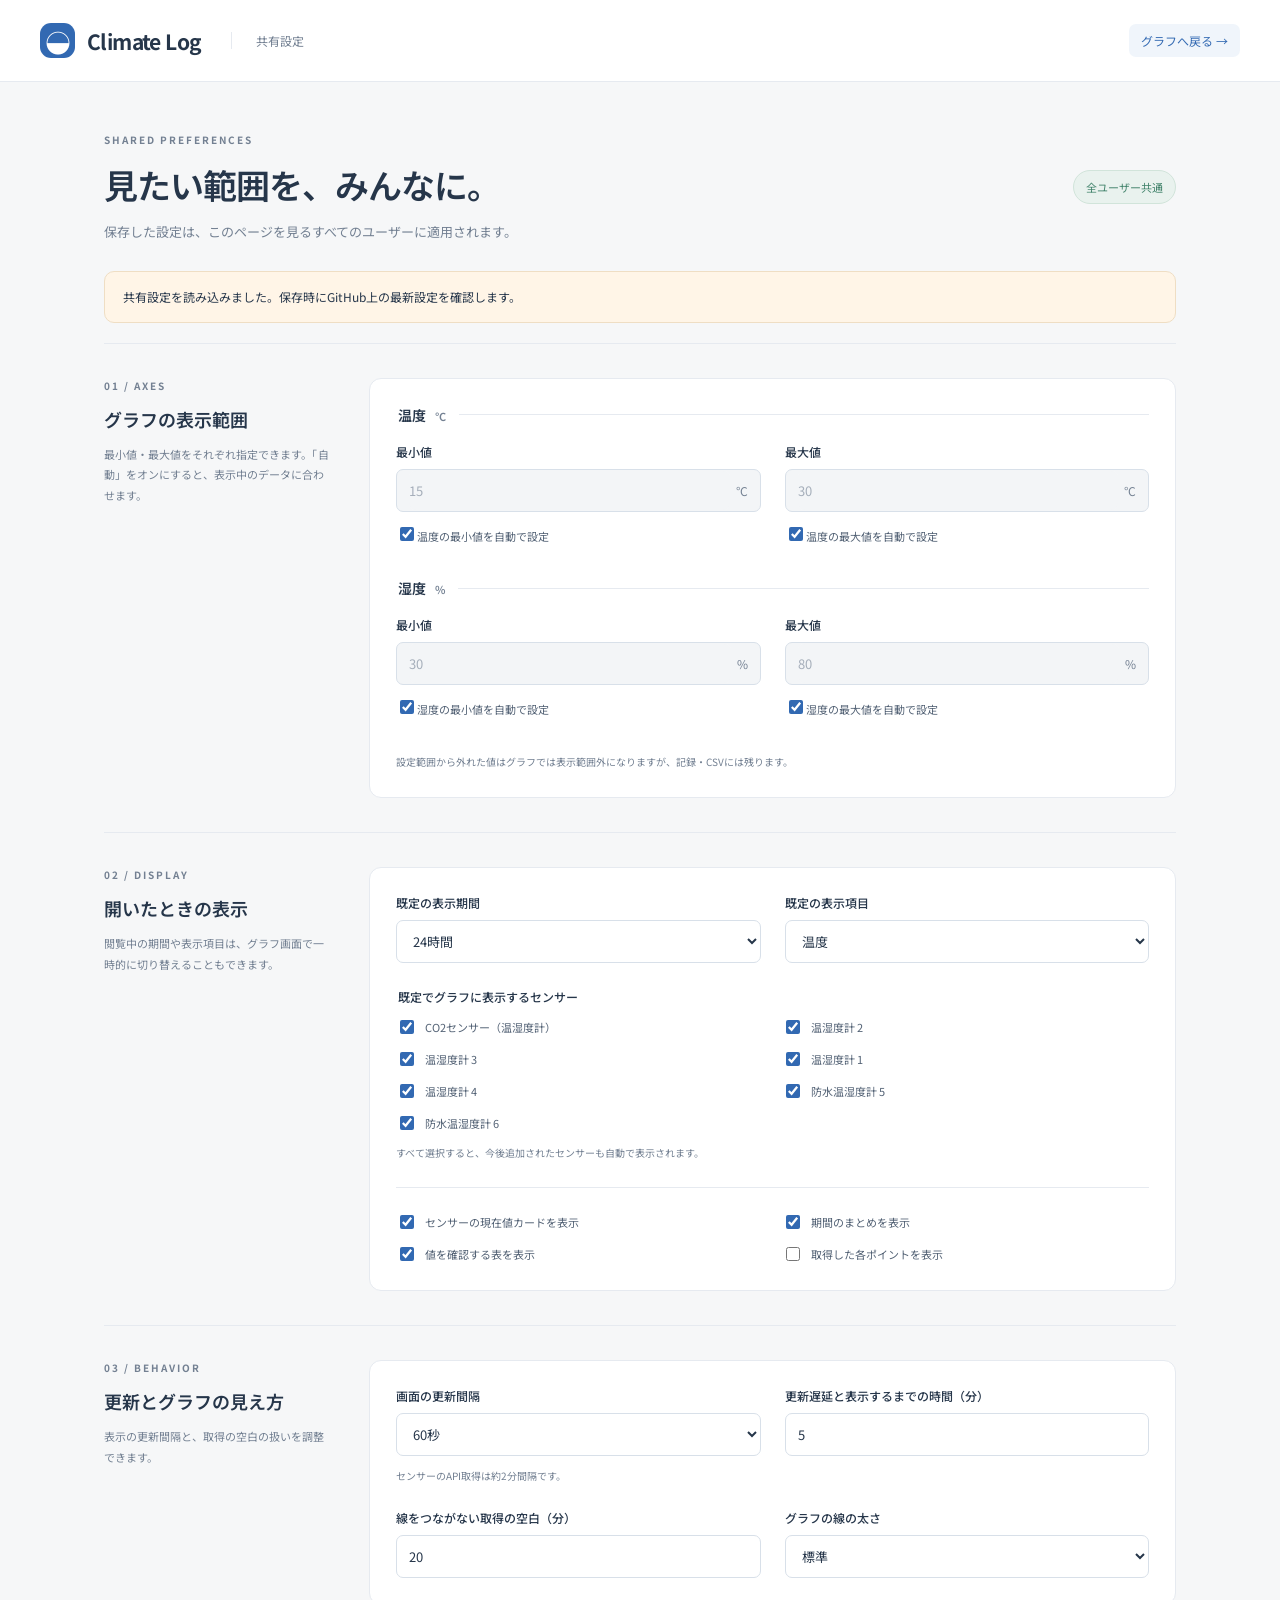
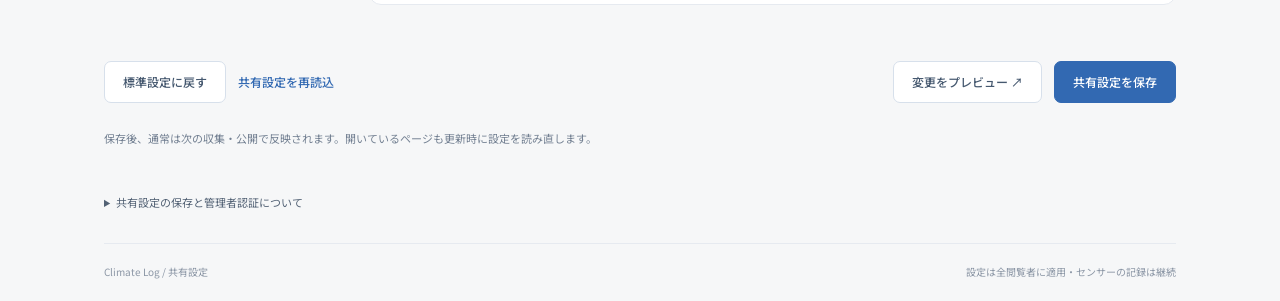
==== docs/settings.html @ 7d63c191 "Add shared dashboard settings and single-sensor chart inspection" ====
<!doctype html>
<html lang="ja">
<head><meta charset="utf-8"><meta name="viewport" content="width=device-width,initial-scale=1"><meta name="color-scheme" content="light"><meta name="description" content="Climate Logの全閲覧者に適用する共有表示設定。"><title>共有設定 — Climate Log</title><link rel="stylesheet" href="./style.css?v=2"></head>
<body>
  <header class="topbar"><a class="brand" href="./"><span class="brand-icon" aria-hidden="true">◒</span> Climate Log</a><span class="top-caption">共有設定</span><a class="settings-link" href="./">グラフへ戻る →</a></header>
  <main class="settings-main">
    <div class="intro"><div><p class="eyebrow">SHARED PREFERENCES</p><h1>見たい範囲を、<br class="mobile-break">みんなに。</h1><p class="subtitle">保存した設定は、このページを見るすべてのユーザーに適用されます。</p></div><span class="shared-badge">全ユーザー共通</span></div>
    <div id="settings-message" class="notice" role="status" aria-live="polite">共有設定を読み込んでいます。</div>
    <form id="settings-form">
      <section class="settings-section" aria-labelledby="axes-title"><div class="settings-section-title"><p class="eyebrow">01 / AXES</p><h2 id="axes-title">グラフの表示範囲</h2><p>最小値・最大値をそれぞれ指定できます。「自動」をオンにすると、表示中のデータに合わせます。</p></div><div class="settings-section-body">
        <fieldset class="axis-card"><legend>温度 <span>°C</span></legend><div class="axis-fields">
          <div class="field"><label for="temperature-min">最小値</label><div class="number-with-unit"><input id="temperature-min" aria-label="温度の最小値" type="number" min="-100" max="149.9" step="0.1" value="15" disabled><span>°C</span></div><label class="check"><input id="temperature-min-auto" type="checkbox" checked>温度の最小値を自動で設定</label></div>
          <div class="field"><label for="temperature-max">最大値</label><div class="number-with-unit"><input id="temperature-max" aria-label="温度の最大値" type="number" min="-99.9" max="150" step="0.1" value="30" disabled><span>°C</span></div><label class="check"><input id="temperature-max-auto" type="checkbox" checked>温度の最大値を自動で設定</label></div>
        </div></fieldset>
        <fieldset class="axis-card"><legend>湿度 <span>%</span></legend><div class="axis-fields">
          <div class="field"><label for="humidity-min">最小値</label><div class="number-with-unit"><input id="humidity-min" aria-label="湿度の最小値" type="number" min="0" max="99.9" step="0.1" value="30" disabled><span>%</span></div><label class="check"><input id="humidity-min-auto" type="checkbox" checked>湿度の最小値を自動で設定</label></div>
          <div class="field"><label for="humidity-max">最大値</label><div class="number-with-unit"><input id="humidity-max" aria-label="湿度の最大値" type="number" min="0.1" max="100" step="0.1" value="80" disabled><span>%</span></div><label class="check"><input id="humidity-max-auto" type="checkbox" checked>湿度の最大値を自動で設定</label></div>
        </div></fieldset><p class="field-hint">設定範囲から外れた値はグラフでは表示範囲外になりますが、記録・CSVには残ります。</p>
      </div></section>
      <section class="settings-section" aria-labelledby="display-title"><div class="settings-section-title"><p class="eyebrow">02 / DISPLAY</p><h2 id="display-title">開いたときの表示</h2><p>閲覧中の期間や表示項目は、グラフ画面で一時的に切り替えることもできます。</p></div><div class="settings-section-body">
        <div class="form-grid"><div class="field"><label for="defaultPeriodHours">既定の表示期間</label><select id="defaultPeriodHours"><option value="1">1時間</option><option value="6">6時間</option><option value="24">24時間</option><option value="168">7日</option><option value="720">30日</option><option value="2160">90日</option></select></div><div class="field"><label for="defaultMetric">既定の表示項目</label><select id="defaultMetric"><option value="temperature">温度</option><option value="humidity">湿度</option></select></div></div>
        <fieldset class="sensor-preferences"><legend>既定でグラフに表示するセンサー</legend><div id="settings-sensors" class="settings-sensors">センサーを読み込んでいます。</div><p class="field-hint">すべて選択すると、今後追加されたセンサーも自動で表示されます。</p></fieldset>
        <div class="toggle-grid"><label class="check"><input id="showCards" type="checkbox" checked>センサーの現在値カードを表示</label><label class="check"><input id="showSummary" type="checkbox" checked>期間のまとめを表示</label><label class="check"><input id="showReadings" type="checkbox" checked>値を確認する表を表示</label><label class="check"><input id="showPoints" type="checkbox">取得した各ポイントを表示</label></div>
      </div></section>
      <section class="settings-section" aria-labelledby="behavior-title"><div class="settings-section-title"><p class="eyebrow">03 / BEHAVIOR</p><h2 id="behavior-title">更新とグラフの見え方</h2><p>表示の更新間隔と、取得の空白の扱いを調整できます。</p></div><div class="settings-section-body"><div class="form-grid">
        <div class="field"><label for="refreshSeconds">画面の更新間隔</label><select id="refreshSeconds"><option value="15">15秒</option><option value="30">30秒</option><option value="60">60秒</option><option value="120">2分</option><option value="300">5分</option></select><p class="field-hint">センサーのAPI取得は約2分間隔です。</p></div>
        <div class="field"><label for="staleMinutes">更新遅延と表示するまでの時間（分）</label><input id="staleMinutes" type="number" min="3" max="60" step="1" value="5"></div>
        <div class="field"><label for="gapMinutes">線をつながない取得の空白（分）</label><input id="gapMinutes" type="number" min="2" max="120" step="1" value="20"></div>
        <div class="field"><label for="lineWidth">グラフの線の太さ</label><select id="lineWidth"><option value="1">細い</option><option value="2">標準</option><option value="3">太い</option><option value="4">とても太い</option></select></div>
      </div></div></section>
      <div class="settings-actions"><div><button id="reset-settings" class="secondary-button" type="button">標準設定に戻す</button><button id="reload-settings" class="text-button" type="button">共有設定を再読込</button></div><div><button id="preview-settings" class="secondary-button" type="button">変更をプレビュー ↗</button><button id="save-settings" class="primary-button" type="submit" disabled>共有設定を保存</button></div><p>保存後、通常は次の収集・公開で反映されます。開いているページも更新時に設定を読み直します。</p></div>
    </form>
    <details class="settings-help"><summary>共有設定の保存と管理者認証について</summary><p>設定の閲覧とプレビューは誰でも利用できます。保存には、このリポジトリへ書き込みできるGitHubアカウントの認証が必要です。認証情報は保存する際にGitHubへ直接送信し、このサイトの保存データには含めません。</p><p>設定を直接編集する場合は、<a href="https://github.com/nbbbnbbb/switchbot-climate/edit/main/docs/settings.json" target="_blank" rel="noopener noreferrer">GitHubの設定ファイル</a>からも変更できます。</p></details>
    <footer><span>Climate Log / 共有設定</span><span>設定は全閲覧者に適用・センサーの記録は継続</span></footer>
  </main>
  <dialog id="admin-dialog" aria-labelledby="admin-title"><form id="admin-form"><div class="dialog-heading"><div><p class="eyebrow">ADMIN ACCESS</p><h2 id="admin-title">共有設定を保存</h2></div><button id="close-admin" type="button" class="icon-button" aria-label="認証画面を閉じる">×</button></div><p>GitHubの書き込み権限で認証します。この設定は、すべての閲覧者の表示に適用されます。</p><label for="admin-token">GitHubアクセストークン</label><input id="admin-token" type="password" autocomplete="off" spellcheck="false" data-1p-ignore data-lpignore="true" required placeholder="github_pat_…"><p class="field-hint">トークンはこの保存処理にだけ使い、ブラウザーや公開ファイルには保存しません。SwitchBotのToken・Secretとは別です。</p><details><summary>GitHubトークンの準備方法</summary><ol><li><a href="https://github.com/settings/personal-access-tokens/new" target="_blank" rel="noopener noreferrer">GitHubでFine-grained tokenを作成</a></li><li>Repository accessで「Only select repositories」を選び、<strong>switchbot-climate</strong>だけを指定</li><li>Repository permissionsの<strong>Contents → Read and write</strong>を指定</li><li>作成したトークンをこの入力欄へ貼り付け</li></ol><p>必要な権限はこのリポジトリのContentsだけです。</p></details><div id="admin-error" class="form-error" role="alert" hidden></div><button id="confirm-save" class="primary-button" type="submit">認証して全員に保存</button></form></dialog>
  <script type="module" src="./settings-page.mjs?v=2"></script>
</body></html>
---- docs/style.css ----
@import url('https://fonts.googleapis.com/css2?family=Noto+Sans+JP:wght@400;500;600;700&display=swap');
:root{font-family:Inter,"Noto Sans JP",system-ui,sans-serif;color:#26364a;background:#f6f7f8;font-synthesis:none;--blue:#3269b2;--muted:#738092;--line:#e6eaf0}*{box-sizing:border-box}body{margin:0}button,a{-webkit-tap-highlight-color:transparent}button{font:inherit;cursor:pointer}button:focus-visible,a:focus-visible,summary:focus-visible{outline:3px solid #588acf;outline-offset:4px}button:disabled{opacity:.4;cursor:default}button{color:inherit}a{color:inherit;text-decoration:none}.topbar{background:#fff;border-bottom:1px solid var(--line);height:82px;display:flex;align-items:center;gap:30px;padding:0 max(calc((100% - 1200px)/2),32px)}.brand{font-size:21px;letter-spacing:-.6px;font-weight:700;display:flex;align-items:center;gap:12px}.brand-icon{display:grid;place-items:center;font-size:26px;color:#fff;background:var(--blue);height:35px;width:35px;border-radius:11px}.top-caption{font-size:12px;color:var(--muted);border-left:1px solid var(--line);padding-left:24px}.refresh{margin-left:auto;background:white;border:1px solid var(--line);border-radius:8px;padding:8px 14px;font-size:13px}main{max-width:1200px;margin:auto;padding:50px 24px 22px}.intro{display:flex;justify-content:space-between;align-items:center;margin-bottom:34px;gap:25px}.eyebrow{font-size:10px;letter-spacing:2px;font-weight:700;color:var(--muted);margin:0 0 13px}h1{font-size:34px;font-weight:600;letter-spacing:-1px;margin:0 0 13px}h2{font-size:20px;font-weight:600;margin:0}.subtitle{font-size:13px;color:var(--muted);margin:0}.mobile-break{display:none}.connection{display:grid;grid-template-columns:auto auto;column-gap:8px;row-gap:8px;font-size:12px;align-items:center}.connection small{grid-column:1/3;color:var(--muted);font-size:11px}.dot{width:7px;height:7px;border-radius:50%;background:#adb7c5}.dot.ok{background:#2c9c80;box-shadow:0 0 0 4px #e4f3ed}.dot.error{background:#c37e37}.notice{padding:14px 18px;background:#fff5e7;border:1px solid #efdec4;border-radius:10px;font-size:12px;margin-bottom:20px;line-height:1.8}.notice[hidden],.setup[hidden],.tooltip[hidden]{display:none}.setup{background:#edf3fa;border:1px solid #dce7f5;border-radius:14px;padding:28px 32px;display:flex;gap:24px;margin:0 0 25px}.setup-icon{font-size:48px;color:var(--blue);line-height:1}.setup .eyebrow{color:#6786ad}.setup p,.setup ol{font-size:12px;line-height:1.9;color:#5c718d}.setup ol{padding-left:20px}.setup-note{font-size:11px!important}.text-button{border:0;background:transparent;padding:5px 0;color:var(--blue);font-size:12px;font-weight:500}.sensor-cards{display:grid;grid-template-columns:repeat(auto-fit,minmax(230px,1fr));gap:16px;margin-bottom:26px}.sensor-card{background:white;border:1px solid var(--line);border-radius:12px;padding:24px;position:relative;overflow:hidden}.sensor-name{font-size:12px;font-weight:500;display:flex;align-items:center;gap:8px;margin:0 0 24px}.sensor-name i{height:7px;width:7px;border-radius:50%;background:var(--sensor)}.card-values{display:grid;grid-template-columns:1fr 1fr;gap:20px}.card-values small{font-size:10px;display:block;color:var(--muted);margin-bottom:5px}.value{font-size:34px;letter-spacing:-1px;white-space:nowrap;font-weight:500}.value span{font-size:15px;color:var(--muted);margin-left:4px;font-weight:400}.card-time{color:var(--muted);font-size:10px;margin:20px 0 0}.card-time.stale{color:#a7763b}.chart-panel{background:white;border:1px solid var(--line);border-radius:14px;padding:28px 30px 16px}.panel-heading{display:flex;justify-content:space-between;align-items:center;gap:15px}.periods{display:flex;padding:4px;background:#f4f6f9;border-radius:8px}.periods button{border:0;background:transparent;padding:7px 13px;border-radius:5px;font-size:11px;color:var(--muted)}.periods button[aria-pressed=true]{background:white;color:#26364a;box-shadow:0 1px 5px #24364c14}.chart-controls{display:flex;justify-content:space-between;align-items:center;margin-top:28px;border-bottom:1px solid var(--line)}.metrics{display:flex;gap:23px}.metrics button{background:none;border:0;border-bottom:2px solid transparent;padding:0 0 14px;font-size:13px;color:var(--muted)}.metrics button span{font-size:10px;margin-left:4px}.metrics button[aria-pressed=true]{color:var(--blue);border-bottom-color:var(--blue);font-weight:600}.range-label{font-size:10px;color:var(--muted)}.legend{display:flex;flex-wrap:wrap;gap:16px;min-height:47px;align-items:center}.legend label{display:flex;gap:6px;align-items:center;font-size:11px;cursor:pointer}.legend input{accent-color:var(--sensor);width:12px;height:12px}.chart-wrap{position:relative;min-height:260px}#chart{display:block;width:100%;height:auto;min-height:260px;overflow:visible;touch-action:pan-y}.chart-empty{position:absolute;inset:0;display:flex;align-items:center;justify-content:center;flex-direction:column;gap:10px;color:#7d8a9d;font-size:14px;pointer-events:none}.chart-empty small{font-size:11px}.chart-empty[hidden]{display:none}.tooltip{position:absolute;top:12px;right:20px;max-width:260px;background:#fffefc;box-shadow:0 4px 20px #24364c25;border:1px solid var(--line);padding:12px 15px;border-radius:8px;font-size:11px;pointer-events:none;white-space:pre-line;line-height:1.8}.chart-footer{display:flex;align-items:center;justify-content:space-between;gap:15px;border-top:1px solid var(--line);padding-top:13px;margin-top:8px;font-size:10px;color:var(--muted)}.details{display:grid;grid-template-columns:250px 1fr;align-items:start;gap:35px;margin:36px 0}.details h2{font-size:18px}.details p:not(.eyebrow){font-size:11px;line-height:1.8;color:var(--muted)}.table-wrap{overflow:auto}table{width:100%;border-collapse:collapse;text-align:right;font-size:12px;white-space:nowrap}th{color:var(--muted);font-size:10px;font-weight:400}th,td{padding:13px 14px;border-bottom:1px solid var(--line)}th:first-child,td:first-child{text-align:left;padding-left:0}.readings{font-size:11px;color:var(--muted);margin:0 0 30px}.readings summary{cursor:pointer;padding:10px 0}.readings .table-wrap{max-height:340px}footer{border-top:1px solid var(--line);padding-top:20px;color:#8b96a5;display:flex;justify-content:space-between;flex-wrap:wrap;gap:12px;font-size:10px}.footer-divider{padding:0 10px}footer p{width:100%;font-size:10px;line-height:1.8;margin:0}svg text{font-family:inherit;fill:#8a96a5;font-size:10px}svg .grid{stroke:#edf0f4;stroke-width:1}svg .series{fill:none;stroke-width:2;stroke-linecap:round;stroke-linejoin:round}svg .hit{fill:transparent}.demo-tag{color:#a6752e}@media(max-width:700px){.topbar{height:68px;padding:0 20px;gap:12px}.top-caption{display:none}main{padding:32px 18px 20px}.intro{align-items:flex-start;margin-bottom:26px}h1{font-size:28px;line-height:1.5}.mobile-break{display:block}.connection{padding-top:6px;max-width:140px;font-size:10px}.connection small{font-size:9px;line-height:1.8}.eyebrow{font-size:8px;letter-spacing:1.6px}.subtitle{font-size:11px;line-height:1.8}.setup{padding:22px 20px;gap:14px}.setup-icon{display:none}.setup h2{font-size:17px}.sensor-cards{grid-template-columns:repeat(auto-fit,minmax(150px,1fr));gap:10px}.sensor-card{padding:18px 14px}.sensor-name{margin-bottom:18px}.card-values{gap:12px}.value{font-size:27px}.value span{font-size:12px}.card-time{font-size:9px}.chart-panel{padding:22px 16px 15px}.panel-heading{align-items:flex-start;flex-direction:column;gap:18px}.panel-heading h2{font-size:18px}.periods{width:100%}.periods button{flex:1;padding:8px 10px}.chart-controls{margin-top:23px;align-items:flex-start;gap:10px}.range-label{font-size:9px;max-width:130px;line-height:1.8;text-align:right}.chart-wrap,#chart{min-height:230px}.chart-footer{align-items:flex-start;flex-direction:column;gap:6px;font-size:9px}.chart-empty{font-size:12px}.chart-empty small{font-size:9px;text-align:center}.details{grid-template-columns:1fr;gap:10px;margin:30px 0}.details .eyebrow{margin-bottom:8px}th,td{padding:12px 9px}footer{font-size:9px}.tooltip{right:0;top:0;font-size:10px}}

[hidden]{display:none!important}.topbar .settings-link{margin-left:auto;font-size:12px;color:var(--blue);padding:8px 12px;border-radius:7px;background:#f0f5fb;white-space:nowrap}.topbar .settings-link+.refresh{margin-left:0}.tooltip{right:auto;max-width:260px;min-width:150px;padding:14px 17px;border-left:3px solid var(--sensor);white-space:normal;z-index:2;box-shadow:0 6px 28px #24364c30}.tooltip-name{font-size:11px;color:#536275;margin-bottom:4px;overflow-wrap:anywhere}.tooltip-value{font-size:30px;line-height:1.3;letter-spacing:-.7px;font-weight:600;color:#1f344f;white-space:nowrap}.tooltip-time{font-size:10px;color:#7a8799;margin-top:7px}#chart{height:330px;min-height:0;cursor:crosshair}svg .series{vector-effect:non-scaling-stroke}.periods{flex-wrap:wrap}.shared-badge{padding:8px 12px;background:#e9f2ee;border:1px solid #d1e4da;color:#43846c;border-radius:20px;font-size:11px;white-space:nowrap}.settings-main{max-width:1120px}.settings-main .intro{margin-bottom:30px}.settings-section{display:grid;grid-template-columns:230px 1fr;gap:35px;padding:34px 0;border-top:1px solid var(--line)}.settings-section-title p:not(.eyebrow){font-size:11px;color:var(--muted);line-height:1.9;margin-top:12px}.settings-section-title h2{font-size:18px}.settings-section-body{background:white;border:1px solid var(--line);border-radius:12px;padding:26px}.axis-card{margin:0 0 24px;padding:18px 0 0;border:0;border-top:1px solid var(--line)}.axis-card legend{font-size:14px;font-weight:600;padding-right:13px}.axis-card legend span{font-size:11px;color:var(--muted);margin-left:6px}.axis-fields,.form-grid{display:grid;grid-template-columns:1fr 1fr;gap:24px}.field{min-width:0}.field>label{font-size:12px;display:block;margin-bottom:9px;font-weight:500}.field input[type=number],.field select,.number-with-unit{width:100%;border:1px solid #d8e0e9;border-radius:7px;background:white;color:#26364a;font:inherit;font-size:13px;height:43px;padding:10px 12px}.number-with-unit{display:flex;align-items:center;padding:0 12px;gap:6px}.number-with-unit input[type=number]{border:0;padding-left:0;min-width:0;height:39px;outline-offset:0}.number-with-unit:has(input:disabled){background:#f3f5f7}.field input:disabled{color:#a5aeba;background:#f3f5f7}.number-with-unit span{font-size:12px;color:var(--muted)}.check{display:flex;align-items:center;gap:8px;font-size:11px!important;color:#536275;font-weight:400!important;margin-top:12px;line-height:1.7}.check input{width:14px;height:14px;accent-color:var(--blue);flex-shrink:0}.field-hint{font-size:10px;color:var(--muted);line-height:1.9;margin-bottom:0}.sensor-preferences{border:0;padding:0;margin:25px 0}.sensor-preferences legend{font-size:12px;font-weight:500}.settings-sensors,.toggle-grid{display:grid;grid-template-columns:1fr 1fr;gap:0 18px}.toggle-grid{padding-top:12px;border-top:1px solid var(--line)}.settings-actions{display:flex;justify-content:space-between;align-items:center;gap:15px;flex-wrap:wrap;padding:22px 0}.settings-actions>div{display:flex;gap:12px;align-items:center}.settings-actions p{width:100%;font-size:11px;color:var(--muted);line-height:1.8}.primary-button,.secondary-button{font:inherit;font-size:12px;font-weight:500;line-height:1.5;border-radius:7px;padding:11px 18px;cursor:pointer;white-space:nowrap}.primary-button{border:1px solid var(--blue);background:var(--blue);color:white}.secondary-button{border:1px solid #d7e0eb;background:white;color:#45586f}.primary-button:disabled{opacity:.5}.settings-help{font-size:11px;color:var(--muted);margin:10px 0 30px;line-height:1.9}.settings-help summary{cursor:pointer;color:#536275}.settings-help a,dialog a{color:var(--blue);text-decoration:underline;text-underline-offset:3px}.notice.error,.form-error{background:#fff0ee;color:#a34636;border:1px solid #efd4cd}.form-error{border-radius:7px;padding:11px;font-size:12px;line-height:1.8;margin:15px 0}dialog{border:1px solid var(--line);border-radius:15px;max-width:520px;width:calc(100% - 30px);padding:28px;color:#26364a;box-shadow:0 18px 90px #142d4d38}dialog::backdrop{background:#1c304458;backdrop-filter:blur(3px)}.dialog-heading{display:flex;justify-content:space-between;align-items:flex-start;gap:15px}.dialog-heading h2{font-size:21px}.icon-button{font-size:23px;line-height:1;background:transparent;border:0;padding:5px;color:#748297}dialog p,dialog details{font-size:12px;line-height:1.9;color:#65758a}dialog label{display:block;font-size:12px;margin-top:20px}dialog input[type=password]{width:100%;height:44px;border:1px solid #d8e0e9;border-radius:7px;padding:10px 12px;margin-top:9px;font:inherit;font-size:13px}dialog details{margin:18px 0}dialog details summary{cursor:pointer}dialog ol{padding-left:19px}dialog .primary-button{width:100%;margin-top:9px}
@media(max-width:700px){.topbar .settings-link{font-size:11px;padding:7px 9px}.topbar{gap:9px}.brand{font-size:18px;gap:8px}.brand-icon{width:30px;height:30px;font-size:23px}.refresh{padding:7px 9px}.tooltip{padding:11px 13px;max-width:200px;min-width:135px}.tooltip-value{font-size:27px}.settings-section{grid-template-columns:1fr;gap:12px;padding:25px 0}.settings-section-title p:not(.eyebrow){margin:8px 0 0}.settings-section-body{padding:20px 17px}.axis-fields,.form-grid{gap:19px 14px}.check{font-size:10px!important;gap:5px}.shared-badge{font-size:9px;padding:7px 9px}.settings-main .intro{gap:12px}.settings-main h1{font-size:26px}.settings-actions>div{flex-wrap:wrap;gap:10px}.settings-actions{align-items:flex-start;gap:18px}.settings-actions>div:last-of-type{width:100%}.settings-actions>div:last-of-type button{flex:1;padding:11px 10px}.settings-actions p{font-size:10px}.field>label{font-size:11px}.field input[type=number],.field select{font-size:12px}.settings-sensors{grid-template-columns:1fr}dialog{padding:22px}.periods button{padding:7px 8px;min-width:45px}#chart{height:300px}}
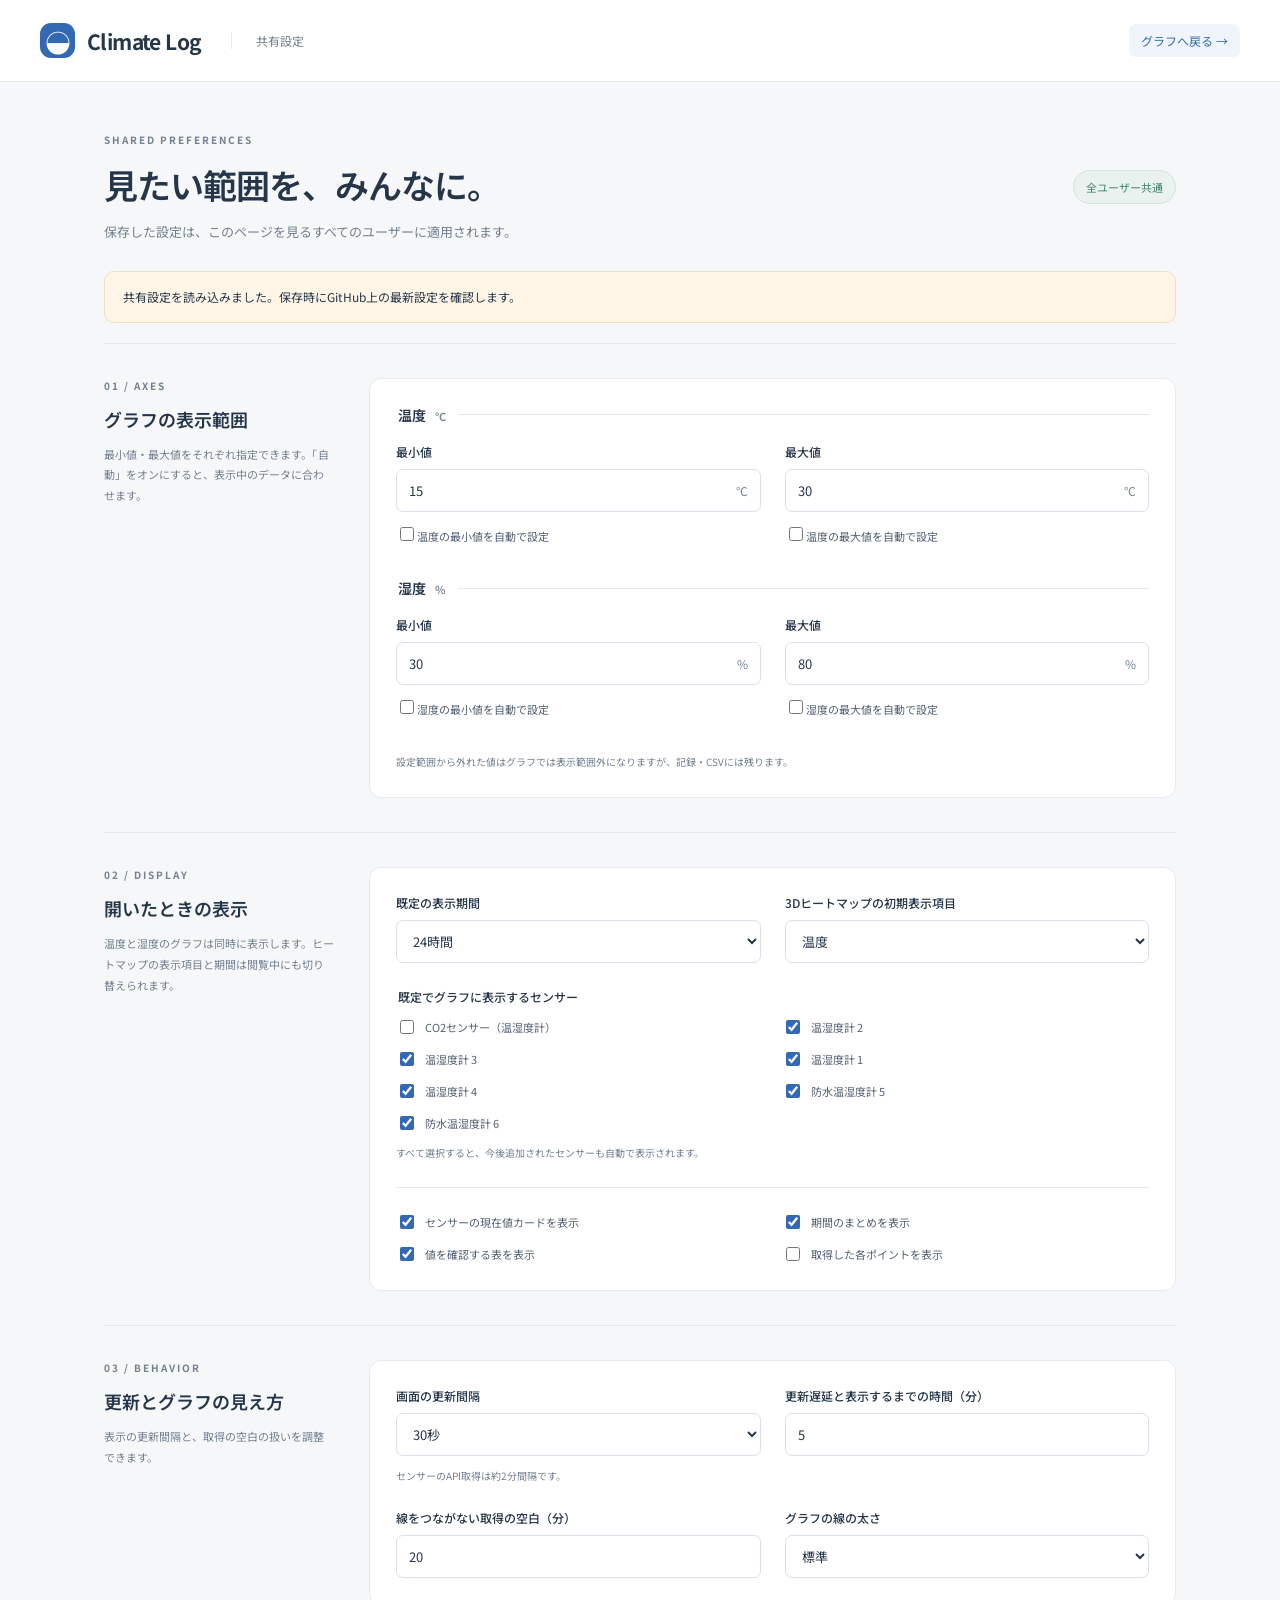
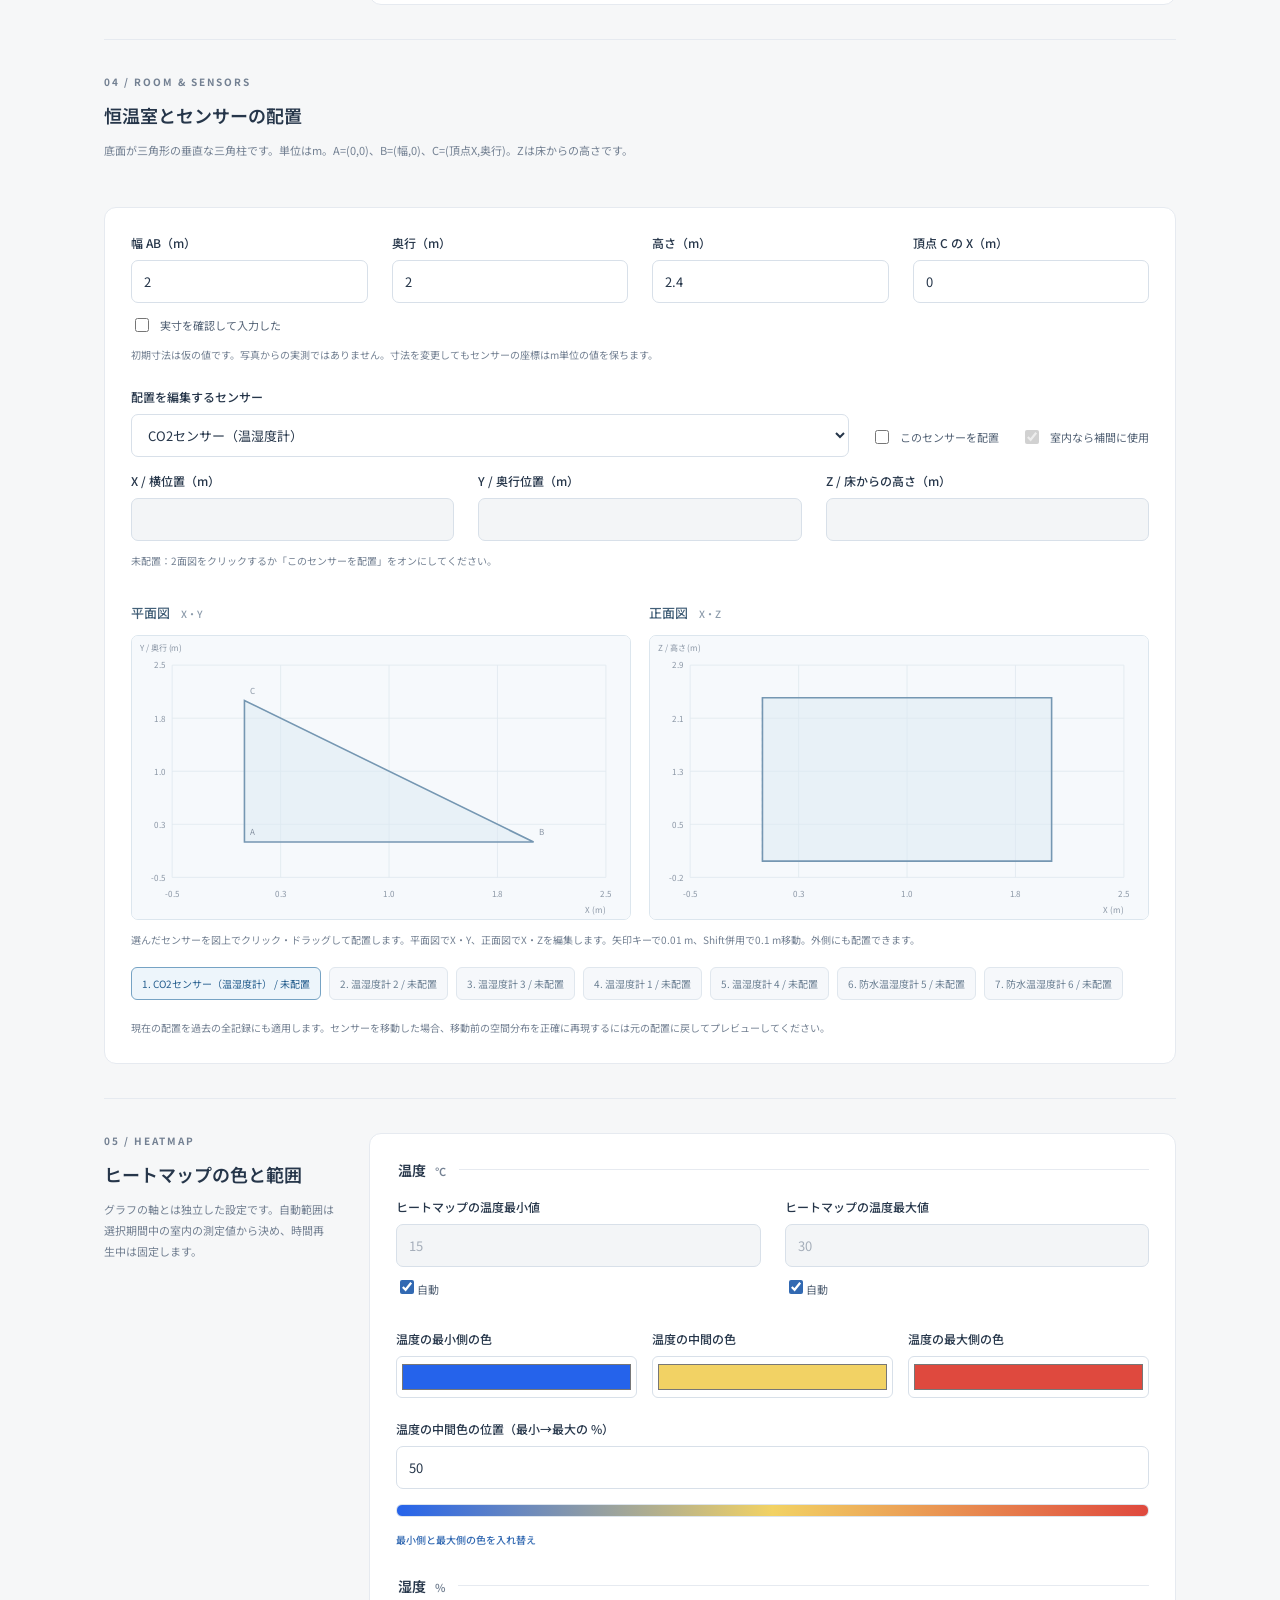
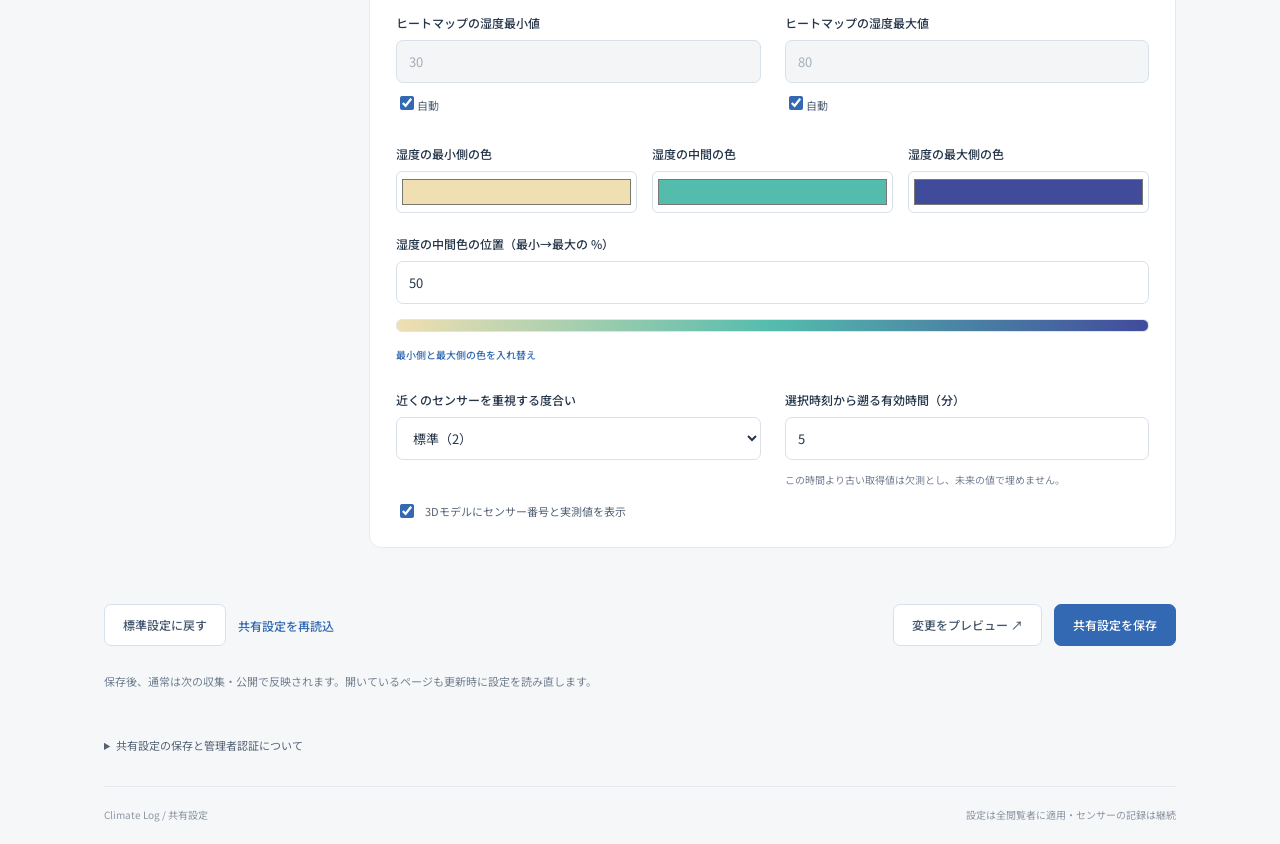
==== commit 2c657862: "Add triangular chamber heatmap, sensor placement editor and parallel climate graphs" ====
--- a/docs/settings.html
+++ b/docs/settings.html
@@ -1,6 +1,6 @@
 <!doctype html>
 <html lang="ja">
-<head><meta charset="utf-8"><meta name="viewport" content="width=device-width,initial-scale=1"><meta name="color-scheme" content="light"><meta name="description" content="Climate Logの全閲覧者に適用する共有表示設定。"><title>共有設定 — Climate Log</title><link rel="stylesheet" href="./style.css?v=2"></head>
+<head><meta charset="utf-8"><meta name="viewport" content="width=device-width,initial-scale=1"><meta name="color-scheme" content="light"><meta name="description" content="Climate Logの全閲覧者に適用する共有表示設定。"><title>共有設定 — Climate Log</title><link rel="stylesheet" href="./style.css?v=4"></head>
 <body>
   <header class="topbar"><a class="brand" href="./"><span class="brand-icon" aria-hidden="true">◒</span> Climate Log</a><span class="top-caption">共有設定</span><a class="settings-link" href="./">グラフへ戻る →</a></header>
   <main class="settings-main">
@@ -17,8 +17,8 @@
           <div class="field"><label for="humidity-max">最大値</label><div class="number-with-unit"><input id="humidity-max" aria-label="湿度の最大値" type="number" min="0.1" max="100" step="0.1" value="80" disabled><span>%</span></div><label class="check"><input id="humidity-max-auto" type="checkbox" checked>湿度の最大値を自動で設定</label></div>
         </div></fieldset><p class="field-hint">設定範囲から外れた値はグラフでは表示範囲外になりますが、記録・CSVには残ります。</p>
       </div></section>
-      <section class="settings-section" aria-labelledby="display-title"><div class="settings-section-title"><p class="eyebrow">02 / DISPLAY</p><h2 id="display-title">開いたときの表示</h2><p>閲覧中の期間や表示項目は、グラフ画面で一時的に切り替えることもできます。</p></div><div class="settings-section-body">
-        <div class="form-grid"><div class="field"><label for="defaultPeriodHours">既定の表示期間</label><select id="defaultPeriodHours"><option value="1">1時間</option><option value="6">6時間</option><option value="24">24時間</option><option value="168">7日</option><option value="720">30日</option><option value="2160">90日</option></select></div><div class="field"><label for="defaultMetric">既定の表示項目</label><select id="defaultMetric"><option value="temperature">温度</option><option value="humidity">湿度</option></select></div></div>
+      <section class="settings-section" aria-labelledby="display-title"><div class="settings-section-title"><p class="eyebrow">02 / DISPLAY</p><h2 id="display-title">開いたときの表示</h2><p>温度と湿度のグラフは同時に表示します。ヒートマップの表示項目と期間は閲覧中にも切り替えられます。</p></div><div class="settings-section-body">
+        <div class="form-grid"><div class="field"><label for="defaultPeriodHours">既定の表示期間</label><select id="defaultPeriodHours"><option value="1">1時間</option><option value="6">6時間</option><option value="24">24時間</option><option value="168">7日</option><option value="720">30日</option><option value="2160">90日</option></select></div><div class="field"><label for="defaultMetric">3Dヒートマップの初期表示項目</label><select id="defaultMetric"><option value="temperature">温度</option><option value="humidity">湿度</option></select></div></div>
         <fieldset class="sensor-preferences"><legend>既定でグラフに表示するセンサー</legend><div id="settings-sensors" class="settings-sensors">センサーを読み込んでいます。</div><p class="field-hint">すべて選択すると、今後追加されたセンサーも自動で表示されます。</p></fieldset>
         <div class="toggle-grid"><label class="check"><input id="showCards" type="checkbox" checked>センサーの現在値カードを表示</label><label class="check"><input id="showSummary" type="checkbox" checked>期間のまとめを表示</label><label class="check"><input id="showReadings" type="checkbox" checked>値を確認する表を表示</label><label class="check"><input id="showPoints" type="checkbox">取得した各ポイントを表示</label></div>
       </div></section>
@@ -28,11 +28,17 @@
         <div class="field"><label for="gapMinutes">線をつながない取得の空白（分）</label><input id="gapMinutes" type="number" min="2" max="120" step="1" value="20"></div>
         <div class="field"><label for="lineWidth">グラフの線の太さ</label><select id="lineWidth"><option value="1">細い</option><option value="2">標準</option><option value="3">太い</option><option value="4">とても太い</option></select></div>
       </div></div></section>
+
+      <section class="settings-section spatial-settings-section" aria-labelledby="placement-title"><div class="settings-section-title"><p class="eyebrow">04 / ROOM & SENSORS</p><h2 id="placement-title">恒温室とセンサーの配置</h2><p>底面が三角形の垂直な三角柱です。単位はm。A=(0,0)、B=(幅,0)、C=(頂点X,奥行)。Zは床からの高さです。</p></div><div class="settings-section-body">
+      <div class="room-fields form-grid"><div class="field"><label for="room-width">幅 AB（m）</label><input id="room-width" type="number" min="0.1" max="100" step="0.01" value="2" required></div><div class="field"><label for="room-depth">奥行（m）</label><input id="room-depth" type="number" min="0.1" max="100" step="0.01" value="2" required></div><div class="field"><label for="room-height">高さ（m）</label><input id="room-height" type="number" min="0.1" max="100" step="0.01" value="2.4" required></div><div class="field"><label for="room-apexX">頂点 C の X（m）</label><input id="room-apexX" type="number" min="0" max="100" step="0.01" value="0" required></div></div><label class="check"><input id="room-confirmed" type="checkbox">実寸を確認して入力した</label><p class="field-hint">初期寸法は仮の値です。写真からの実測ではありません。寸法を変更してもセンサーの座標はm単位の値を保ちます。</p>
+      <div class="placement-selection"><div class="field"><label for="placement-sensor">配置を編集するセンサー</label><select id="placement-sensor"></select></div><label class="check"><input id="position-placed" type="checkbox">このセンサーを配置</label><label class="check"><input id="position-enabled" type="checkbox" checked>室内なら補間に使用</label></div>
+      <div class="position-fields form-grid"><div class="field"><label for="position-x">X / 横位置（m）</label><input id="position-x" type="number" min="-100" max="200" step="any" disabled></div><div class="field"><label for="position-y">Y / 奥行位置（m）</label><input id="position-y" type="number" min="-100" max="200" step="any" disabled></div><div class="field"><label for="position-z">Z / 床からの高さ（m）</label><input id="position-z" type="number" min="-100" max="200" step="any" disabled></div></div><p id="position-location" class="field-hint"></p><div class="orthographic-views"><div><h3>平面図 <span>X・Y</span></h3><svg id="placement-plan" tabindex="0" viewBox="0 0 620 340" preserveAspectRatio="none" role="img" aria-label="センサー配置の平面図"></svg></div><div><h3>正面図 <span>X・Z</span></h3><svg id="placement-front" tabindex="0" viewBox="0 0 620 340" preserveAspectRatio="none" role="img" aria-label="センサー配置の正面図"></svg></div></div><p class="field-hint">選んだセンサーを図上でクリック・ドラッグして配置します。平面図でX・Y、正面図でX・Zを編集します。矢印キーで0.01 m、Shift併用で0.1 m移動。外側にも配置できます。</p><div id="placement-summary" class="placement-summary"></div><p class="field-hint">現在の配置を過去の全記録にも適用します。センサーを移動した場合、移動前の空間分布を正確に再現するには元の配置に戻してプレビューしてください。</p></div></section>
+      <section class="settings-section" aria-labelledby="heat-settings-title"><div class="settings-section-title"><p class="eyebrow">05 / HEATMAP</p><h2 id="heat-settings-title">ヒートマップの色と範囲</h2><p>グラフの軸とは独立した設定です。自動範囲は選択期間中の室内の測定値から決め、時間再生中は固定します。</p></div><div class="settings-section-body"><fieldset class="axis-card heat-colors-card"><legend>温度 <span>°C</span></legend><div class="axis-fields"><div class="field"><label for="heat-temperature-min">ヒートマップの温度最小値</label><input id="heat-temperature-min" type="number" min="-100" max="150" step="0.1" value="15" disabled><label class="check"><input id="heat-temperature-min-auto" type="checkbox" checked>自動</label></div><div class="field"><label for="heat-temperature-max">ヒートマップの温度最大値</label><input id="heat-temperature-max" type="number" min="-100" max="150" step="0.1" value="30" disabled><label class="check"><input id="heat-temperature-max-auto" type="checkbox" checked>自動</label></div></div><div class="color-fields"><div class="field"><label for="heat-temperature-low">温度の最小側の色</label><input id="heat-temperature-low" type="color" value="#2563eb"></div><div class="field"><label for="heat-temperature-mid">温度の中間の色</label><input id="heat-temperature-mid" type="color" value="#2563eb"></div><div class="field"><label for="heat-temperature-high">温度の最大側の色</label><input id="heat-temperature-high" type="color" value="#2563eb"></div></div><div class="field"><label for="heat-temperature-midpoint">温度の中間色の位置（最小→最大の %）</label><input id="heat-temperature-midpoint" type="number" min="1" max="99" step="1" value="50"></div><div id="heat-temperature-preview" class="color-preview" aria-label="温度の配色プレビュー"></div><button type="button" class="text-button" data-reverse-colors="temperature">最小側と最大側の色を入れ替え</button></fieldset><fieldset class="axis-card heat-colors-card"><legend>湿度 <span>%</span></legend><div class="axis-fields"><div class="field"><label for="heat-humidity-min">ヒートマップの湿度最小値</label><input id="heat-humidity-min" type="number" min="0" max="100" step="0.1" value="30" disabled><label class="check"><input id="heat-humidity-min-auto" type="checkbox" checked>自動</label></div><div class="field"><label for="heat-humidity-max">ヒートマップの湿度最大値</label><input id="heat-humidity-max" type="number" min="0" max="100" step="0.1" value="80" disabled><label class="check"><input id="heat-humidity-max-auto" type="checkbox" checked>自動</label></div></div><div class="color-fields"><div class="field"><label for="heat-humidity-low">湿度の最小側の色</label><input id="heat-humidity-low" type="color" value="#2563eb"></div><div class="field"><label for="heat-humidity-mid">湿度の中間の色</label><input id="heat-humidity-mid" type="color" value="#2563eb"></div><div class="field"><label for="heat-humidity-high">湿度の最大側の色</label><input id="heat-humidity-high" type="color" value="#2563eb"></div></div><div class="field"><label for="heat-humidity-midpoint">湿度の中間色の位置（最小→最大の %）</label><input id="heat-humidity-midpoint" type="number" min="1" max="99" step="1" value="50"></div><div id="heat-humidity-preview" class="color-preview" aria-label="湿度の配色プレビュー"></div><button type="button" class="text-button" data-reverse-colors="humidity">最小側と最大側の色を入れ替え</button></fieldset><div class="form-grid"><div class="field"><label for="heat-power">近くのセンサーを重視する度合い</label><select id="heat-power"><option value="1">弱い（1）</option><option value="2" selected>標準（2）</option><option value="3">強い（3）</option><option value="4">とても強い（4）</option></select></div><div class="field"><label for="heat-maxAge">選択時刻から遡る有効時間（分）</label><input id="heat-maxAge" type="number" min="1" max="60" step="1" value="5"><p class="field-hint">この時間より古い取得値は欠測とし、未来の値で埋めません。</p></div></div><label class="check"><input id="heat-showLabels" type="checkbox" checked>3Dモデルにセンサー番号と実測値を表示</label></div></section>
       <div class="settings-actions"><div><button id="reset-settings" class="secondary-button" type="button">標準設定に戻す</button><button id="reload-settings" class="text-button" type="button">共有設定を再読込</button></div><div><button id="preview-settings" class="secondary-button" type="button">変更をプレビュー ↗</button><button id="save-settings" class="primary-button" type="submit" disabled>共有設定を保存</button></div><p>保存後、通常は次の収集・公開で反映されます。開いているページも更新時に設定を読み直します。</p></div>
     </form>
     <details class="settings-help"><summary>共有設定の保存と管理者認証について</summary><p>設定の閲覧とプレビューは誰でも利用できます。保存には、このリポジトリへ書き込みできるGitHubアカウントの認証が必要です。認証情報は保存する際にGitHubへ直接送信し、このサイトの保存データには含めません。</p><p>設定を直接編集する場合は、<a href="https://github.com/nbbbnbbb/switchbot-climate/edit/main/docs/settings.json" target="_blank" rel="noopener noreferrer">GitHubの設定ファイル</a>からも変更できます。</p></details>
     <footer><span>Climate Log / 共有設定</span><span>設定は全閲覧者に適用・センサーの記録は継続</span></footer>
   </main>
   <dialog id="admin-dialog" aria-labelledby="admin-title"><form id="admin-form"><div class="dialog-heading"><div><p class="eyebrow">ADMIN ACCESS</p><h2 id="admin-title">共有設定を保存</h2></div><button id="close-admin" type="button" class="icon-button" aria-label="認証画面を閉じる">×</button></div><p>GitHubの書き込み権限で認証します。この設定は、すべての閲覧者の表示に適用されます。</p><label for="admin-token">GitHubアクセストークン</label><input id="admin-token" type="password" autocomplete="off" spellcheck="false" data-1p-ignore data-lpignore="true" required placeholder="github_pat_…"><p class="field-hint">トークンはこの保存処理にだけ使い、ブラウザーや公開ファイルには保存しません。SwitchBotのToken・Secretとは別です。</p><details><summary>GitHubトークンの準備方法</summary><ol><li><a href="https://github.com/settings/personal-access-tokens/new" target="_blank" rel="noopener noreferrer">GitHubでFine-grained tokenを作成</a></li><li>Repository accessで「Only select repositories」を選び、<strong>switchbot-climate</strong>だけを指定</li><li>Repository permissionsの<strong>Contents → Read and write</strong>を指定</li><li>作成したトークンをこの入力欄へ貼り付け</li></ol><p>必要な権限はこのリポジトリのContentsだけです。</p></details><div id="admin-error" class="form-error" role="alert" hidden></div><button id="confirm-save" class="primary-button" type="submit">認証して全員に保存</button></form></dialog>
-  <script type="module" src="./settings-page.mjs?v=2"></script>
+  <script type="module" src="./settings-page.mjs?v=4"></script>
 </body></html>
--- a/docs/style.css
+++ b/docs/style.css
@@ -3,3 +3,7 @@
 
 [hidden]{display:none!important}.topbar .settings-link{margin-left:auto;font-size:12px;color:var(--blue);padding:8px 12px;border-radius:7px;background:#f0f5fb;white-space:nowrap}.topbar .settings-link+.refresh{margin-left:0}.tooltip{right:auto;max-width:260px;min-width:150px;padding:14px 17px;border-left:3px solid var(--sensor);white-space:normal;z-index:2;box-shadow:0 6px 28px #24364c30}.tooltip-name{font-size:11px;color:#536275;margin-bottom:4px;overflow-wrap:anywhere}.tooltip-value{font-size:30px;line-height:1.3;letter-spacing:-.7px;font-weight:600;color:#1f344f;white-space:nowrap}.tooltip-time{font-size:10px;color:#7a8799;margin-top:7px}#chart{height:330px;min-height:0;cursor:crosshair}svg .series{vector-effect:non-scaling-stroke}.periods{flex-wrap:wrap}.shared-badge{padding:8px 12px;background:#e9f2ee;border:1px solid #d1e4da;color:#43846c;border-radius:20px;font-size:11px;white-space:nowrap}.settings-main{max-width:1120px}.settings-main .intro{margin-bottom:30px}.settings-section{display:grid;grid-template-columns:230px 1fr;gap:35px;padding:34px 0;border-top:1px solid var(--line)}.settings-section-title p:not(.eyebrow){font-size:11px;color:var(--muted);line-height:1.9;margin-top:12px}.settings-section-title h2{font-size:18px}.settings-section-body{background:white;border:1px solid var(--line);border-radius:12px;padding:26px}.axis-card{margin:0 0 24px;padding:18px 0 0;border:0;border-top:1px solid var(--line)}.axis-card legend{font-size:14px;font-weight:600;padding-right:13px}.axis-card legend span{font-size:11px;color:var(--muted);margin-left:6px}.axis-fields,.form-grid{display:grid;grid-template-columns:1fr 1fr;gap:24px}.field{min-width:0}.field>label{font-size:12px;display:block;margin-bottom:9px;font-weight:500}.field input[type=number],.field select,.number-with-unit{width:100%;border:1px solid #d8e0e9;border-radius:7px;background:white;color:#26364a;font:inherit;font-size:13px;height:43px;padding:10px 12px}.number-with-unit{display:flex;align-items:center;padding:0 12px;gap:6px}.number-with-unit input[type=number]{border:0;padding-left:0;min-width:0;height:39px;outline-offset:0}.number-with-unit:has(input:disabled){background:#f3f5f7}.field input:disabled{color:#a5aeba;background:#f3f5f7}.number-with-unit span{font-size:12px;color:var(--muted)}.check{display:flex;align-items:center;gap:8px;font-size:11px!important;color:#536275;font-weight:400!important;margin-top:12px;line-height:1.7}.check input{width:14px;height:14px;accent-color:var(--blue);flex-shrink:0}.field-hint{font-size:10px;color:var(--muted);line-height:1.9;margin-bottom:0}.sensor-preferences{border:0;padding:0;margin:25px 0}.sensor-preferences legend{font-size:12px;font-weight:500}.settings-sensors,.toggle-grid{display:grid;grid-template-columns:1fr 1fr;gap:0 18px}.toggle-grid{padding-top:12px;border-top:1px solid var(--line)}.settings-actions{display:flex;justify-content:space-between;align-items:center;gap:15px;flex-wrap:wrap;padding:22px 0}.settings-actions>div{display:flex;gap:12px;align-items:center}.settings-actions p{width:100%;font-size:11px;color:var(--muted);line-height:1.8}.primary-button,.secondary-button{font:inherit;font-size:12px;font-weight:500;line-height:1.5;border-radius:7px;padding:11px 18px;cursor:pointer;white-space:nowrap}.primary-button{border:1px solid var(--blue);background:var(--blue);color:white}.secondary-button{border:1px solid #d7e0eb;background:white;color:#45586f}.primary-button:disabled{opacity:.5}.settings-help{font-size:11px;color:var(--muted);margin:10px 0 30px;line-height:1.9}.settings-help summary{cursor:pointer;color:#536275}.settings-help a,dialog a{color:var(--blue);text-decoration:underline;text-underline-offset:3px}.notice.error,.form-error{background:#fff0ee;color:#a34636;border:1px solid #efd4cd}.form-error{border-radius:7px;padding:11px;font-size:12px;line-height:1.8;margin:15px 0}dialog{border:1px solid var(--line);border-radius:15px;max-width:520px;width:calc(100% - 30px);padding:28px;color:#26364a;box-shadow:0 18px 90px #142d4d38}dialog::backdrop{background:#1c304458;backdrop-filter:blur(3px)}.dialog-heading{display:flex;justify-content:space-between;align-items:flex-start;gap:15px}.dialog-heading h2{font-size:21px}.icon-button{font-size:23px;line-height:1;background:transparent;border:0;padding:5px;color:#748297}dialog p,dialog details{font-size:12px;line-height:1.9;color:#65758a}dialog label{display:block;font-size:12px;margin-top:20px}dialog input[type=password]{width:100%;height:44px;border:1px solid #d8e0e9;border-radius:7px;padding:10px 12px;margin-top:9px;font:inherit;font-size:13px}dialog details{margin:18px 0}dialog details summary{cursor:pointer}dialog ol{padding-left:19px}dialog .primary-button{width:100%;margin-top:9px}
 @media(max-width:700px){.topbar .settings-link{font-size:11px;padding:7px 9px}.topbar{gap:9px}.brand{font-size:18px;gap:8px}.brand-icon{width:30px;height:30px;font-size:23px}.refresh{padding:7px 9px}.tooltip{padding:11px 13px;max-width:200px;min-width:135px}.tooltip-value{font-size:27px}.settings-section{grid-template-columns:1fr;gap:12px;padding:25px 0}.settings-section-title p:not(.eyebrow){margin:8px 0 0}.settings-section-body{padding:20px 17px}.axis-fields,.form-grid{gap:19px 14px}.check{font-size:10px!important;gap:5px}.shared-badge{font-size:9px;padding:7px 9px}.settings-main .intro{gap:12px}.settings-main h1{font-size:26px}.settings-actions>div{flex-wrap:wrap;gap:10px}.settings-actions{align-items:flex-start;gap:18px}.settings-actions>div:last-of-type{width:100%}.settings-actions>div:last-of-type button{flex:1;padding:11px 10px}.settings-actions p{font-size:10px}.field>label{font-size:11px}.field input[type=number],.field select{font-size:12px}.settings-sensors{grid-template-columns:1fr}dialog{padding:22px}.periods button{padding:7px 8px;min-width:45px}#chart{height:300px}}
+/* Spatial climate workspace */
+.spatial-panel{background:#fff;border:1px solid var(--line);border-radius:14px;padding:28px;margin:0 0 30px}.panel-subtitle{font-size:12px;color:var(--muted);margin:8px 0 0}.spatial-panel .panel-heading{gap:20px}.heat-toolbar{display:flex;align-items:center;gap:14px;flex-wrap:wrap;margin:24px 0 16px}.heat-tabs{display:inline-flex;padding:4px;background:#edf2f7;border-radius:9px;gap:4px}.heat-tabs button{font:inherit;font-size:13px;border:0;border-radius:6px;padding:9px 20px;background:transparent;color:#657c90;cursor:pointer}.heat-tabs button[aria-selected=true]{color:#24659b;background:#fff;box-shadow:0 2px 5px #173c6115}.live-pill{font-size:10px;padding:5px 9px;background:#eaf4ef;color:#37785f;border-radius:20px}.heat-toolbar>a{margin-left:auto}.heat-visual{position:relative;overflow:hidden;border:1px solid #dce6ef;border-radius:12px;background:radial-gradient(ellipse at 50% 30%,#fff,#edf4f9)}#heatmap-canvas{display:block;width:100%;height:450px;touch-action:none;cursor:grab}#heatmap-canvas:active{cursor:grabbing}.scene-meta{display:flex;justify-content:space-between;position:absolute;top:15px;left:18px;right:18px;font-size:11px;color:#637c91;pointer-events:none;gap:15px}.estimate-badge{border:1px solid #d4e2ec;padding:4px 8px;border-radius:5px;background:#ffffffc9;white-space:nowrap;font-size:10px}.scene-tools{display:flex;align-items:center;justify-content:flex-end;gap:6px;padding:0 12px 12px;position:relative}.scene-tools span{margin-right:auto;font-size:10px;color:#73899b}.scene-tools button,.player-buttons button,.player-buttons select,.slice-controls select{font:inherit;font-size:11px;color:#365872;background:#fff;border:1px solid #d2dfe9;padding:7px 10px;border-radius:6px;cursor:pointer}.scene-tools button:focus-visible,.player-buttons button:focus-visible{outline:2px solid #2879b6}.heat-legend{display:flex;align-items:center;gap:14px;font-size:11px;color:#536c82;max-width:600px;margin:19px auto 0}.colorbar{height:10px;flex:1;border-radius:6px;border:1px solid #142b4510}.heat-legend+.field-hint{text-align:center;margin:5px 0 15px}.slice-controls{display:flex;align-items:center;gap:12px;flex-wrap:wrap;font-size:11px;color:#5e768c;margin:18px 0}.slice-controls input{flex:1;min-width:120px;accent-color:#3b7ba9}.slice-controls output{font-weight:600;display:inline-block;margin-left:7px;min-width:48px;color:#31536e}.time-player{padding:20px;background:#f4f7fa;border:1px solid #e3ebf1;border-radius:10px}.time-player-head{display:flex;align-items:center;justify-content:space-between;gap:15px}.time-player .eyebrow{font-size:9px;margin:0 0 5px}.time-player output{font-size:16px;color:#2c4a64;font-weight:600;font-variant-numeric:tabular-nums}.player-buttons{display:flex;gap:6px;flex-wrap:wrap}.player-buttons #heat-play{background:#32699c;border-color:#32699c;color:#fff;min-width:74px}.time-player>input{width:100%;accent-color:#3b7ba9;margin:18px 0 8px;cursor:ew-resize}.time-ends{display:flex;justify-content:space-between;font-size:10px;color:#7c90a2;gap:15px}.spatial-status{font-size:12px;color:#416785;padding:12px 0 0;line-height:1.8;margin-bottom:3px}.heat-sensor-list{display:grid;grid-template-columns:repeat(3,1fr);gap:9px;margin:17px 0}.heat-reading{background:#f8fafc;border:1px solid #e4ebf2;border-radius:7px;padding:11px;display:grid;grid-template-columns:1fr auto;gap:7px;font-size:11px}.heat-reading span{overflow-wrap:anywhere}.heat-reading strong{font-size:13px;color:#2c4e6c;white-space:nowrap}.heat-reading small{grid-column:1/-1;color:#7d8fa0;font-size:9px}.heat-method{font-size:11px;line-height:1.9;color:#75889a;margin-top:16px}.heat-method summary{cursor:pointer;color:#4e6b84}.parallel-charts{display:grid;grid-template-columns:1fr 1fr;gap:25px;min-width:0}.metric-chart{min-width:0}.metric-chart h3{font-size:15px;color:#355975;font-weight:500;border-bottom:1px solid #e7edf3;padding:12px 0}.metric-chart h3 span{font-size:11px;color:#8a9cac;margin-left:6px}.metric-chart .chart-wrap{margin:0;width:100%;height:330px}.metric-chart svg{width:100%;height:330px;cursor:crosshair}.metric-chart .tooltip{font-size:11px}.history-panel .panel-heading{margin-bottom:22px}.history-panel .legend{padding-bottom:10px}.spatial-settings-section{grid-template-columns:1fr}.spatial-settings-section .settings-section-title{max-width:700px}.room-fields{grid-template-columns:repeat(4,1fr)}.placement-selection{display:flex;align-items:flex-end;gap:22px;flex-wrap:wrap;padding:24px 0 15px}.placement-selection>.field{flex:1;min-width:220px}.placement-selection .check{padding-bottom:10px}.position-fields{grid-template-columns:repeat(3,1fr)}.orthographic-views{display:grid;grid-template-columns:1fr 1fr;gap:18px;margin:20px 0 10px}.orthographic-views>div{min-width:0}.orthographic-views h3{font-size:13px;font-weight:500;color:#436078}.orthographic-views h3 span{font-size:10px;color:#8c9bab;margin-left:8px}.orthographic-views svg{width:100%;height:285px;display:block;border:1px solid #dce6ee;border-radius:7px;touch-action:none;cursor:crosshair}.placement-point{cursor:grab;outline:none}.placement-point:focus circle{stroke:#153b5c;stroke-width:3}.placement-summary{display:flex;flex-wrap:wrap;gap:8px;margin:18px 0}.placement-summary-item{font:inherit;font-size:10px;color:#6d8194;background:#f6f8fb;border:1px solid #e0e7ee;border-radius:6px;padding:8px 10px;cursor:pointer;text-align:left}.placement-summary-item.selected{color:#255e8e;border-color:#76a3c4;background:#edf5fb}.color-fields{display:grid;grid-template-columns:repeat(3,1fr);gap:15px;margin:22px 0}.color-fields input[type=color]{width:100%;height:42px;border:1px solid #d8e0e9;border-radius:6px;background:#fff;padding:3px;cursor:pointer}.color-preview{height:13px;border:1px solid #dce4ec;border-radius:6px;margin:15px 0 8px}.heat-colors-card>.text-button{font-size:10px}.heat-colors-card .axis-fields .check{margin-top:10px}.settings-section-title h2{scroll-margin-top:30px}.metric-chart .chart-empty{pointer-events:none}input[type=range]:focus-visible{outline:2px solid #256ba5;outline-offset:5px}button:disabled{cursor:default;opacity:.5}
+@media(max-width:900px){.parallel-charts{grid-template-columns:1fr;gap:20px}.heat-sensor-list{grid-template-columns:repeat(2,1fr)}.orthographic-views svg{height:250px}}
+@media(max-width:700px){.spatial-panel{padding:18px 13px}.spatial-panel .panel-heading{align-items:flex-start;flex-direction:column;gap:16px}.spatial-panel .periods{width:100%}.heat-toolbar{gap:8px;margin-top:18px}.heat-toolbar>a{font-size:10px;width:100%;margin-left:0}.heat-tabs button{padding:8px 17px;font-size:12px}.scene-meta{left:10px;right:10px;font-size:9px;align-items:flex-start}.estimate-badge{font-size:8px;padding:3px 5px}#heatmap-canvas{height:360px}.scene-tools span{font-size:8px}.scene-tools button{padding:6px 8px;font-size:10px}.time-player{padding:14px 11px}.time-player-head{flex-direction:column;align-items:flex-start;gap:12px}.time-player output{font-size:14px}.player-buttons button,.player-buttons select{font-size:10px;padding:7px 9px}.time-ends{font-size:8px}.slice-controls{gap:8px;font-size:10px}.slice-controls label[for=heat-slice]{margin-left:auto}.slice-controls>input{width:100%;flex:auto}.heat-reading{padding:9px;font-size:10px;display:flex;flex-direction:column;gap:5px}.heat-reading strong{font-size:13px}.heat-reading small{font-size:8px}.heat-legend{gap:10px;font-size:10px}.heat-legend+.field-hint{font-size:8px}.spatial-status{font-size:11px}.heat-method{font-size:10px}.metric-chart .chart-wrap,.metric-chart svg{height:300px}.room-fields{grid-template-columns:1fr 1fr}.orthographic-views{grid-template-columns:1fr;gap:13px}.orthographic-views svg{height:285px}.position-fields{gap:9px}.placement-selection{gap:8px}.placement-selection>.field{width:100%;flex:auto}.placement-selection .check{padding-bottom:0;margin-top:6px}.color-fields{gap:10px}.color-fields .field>label{font-size:10px}.position-fields input[type=number]{padding:10px 8px}.position-fields .field>label{font-size:10px}}
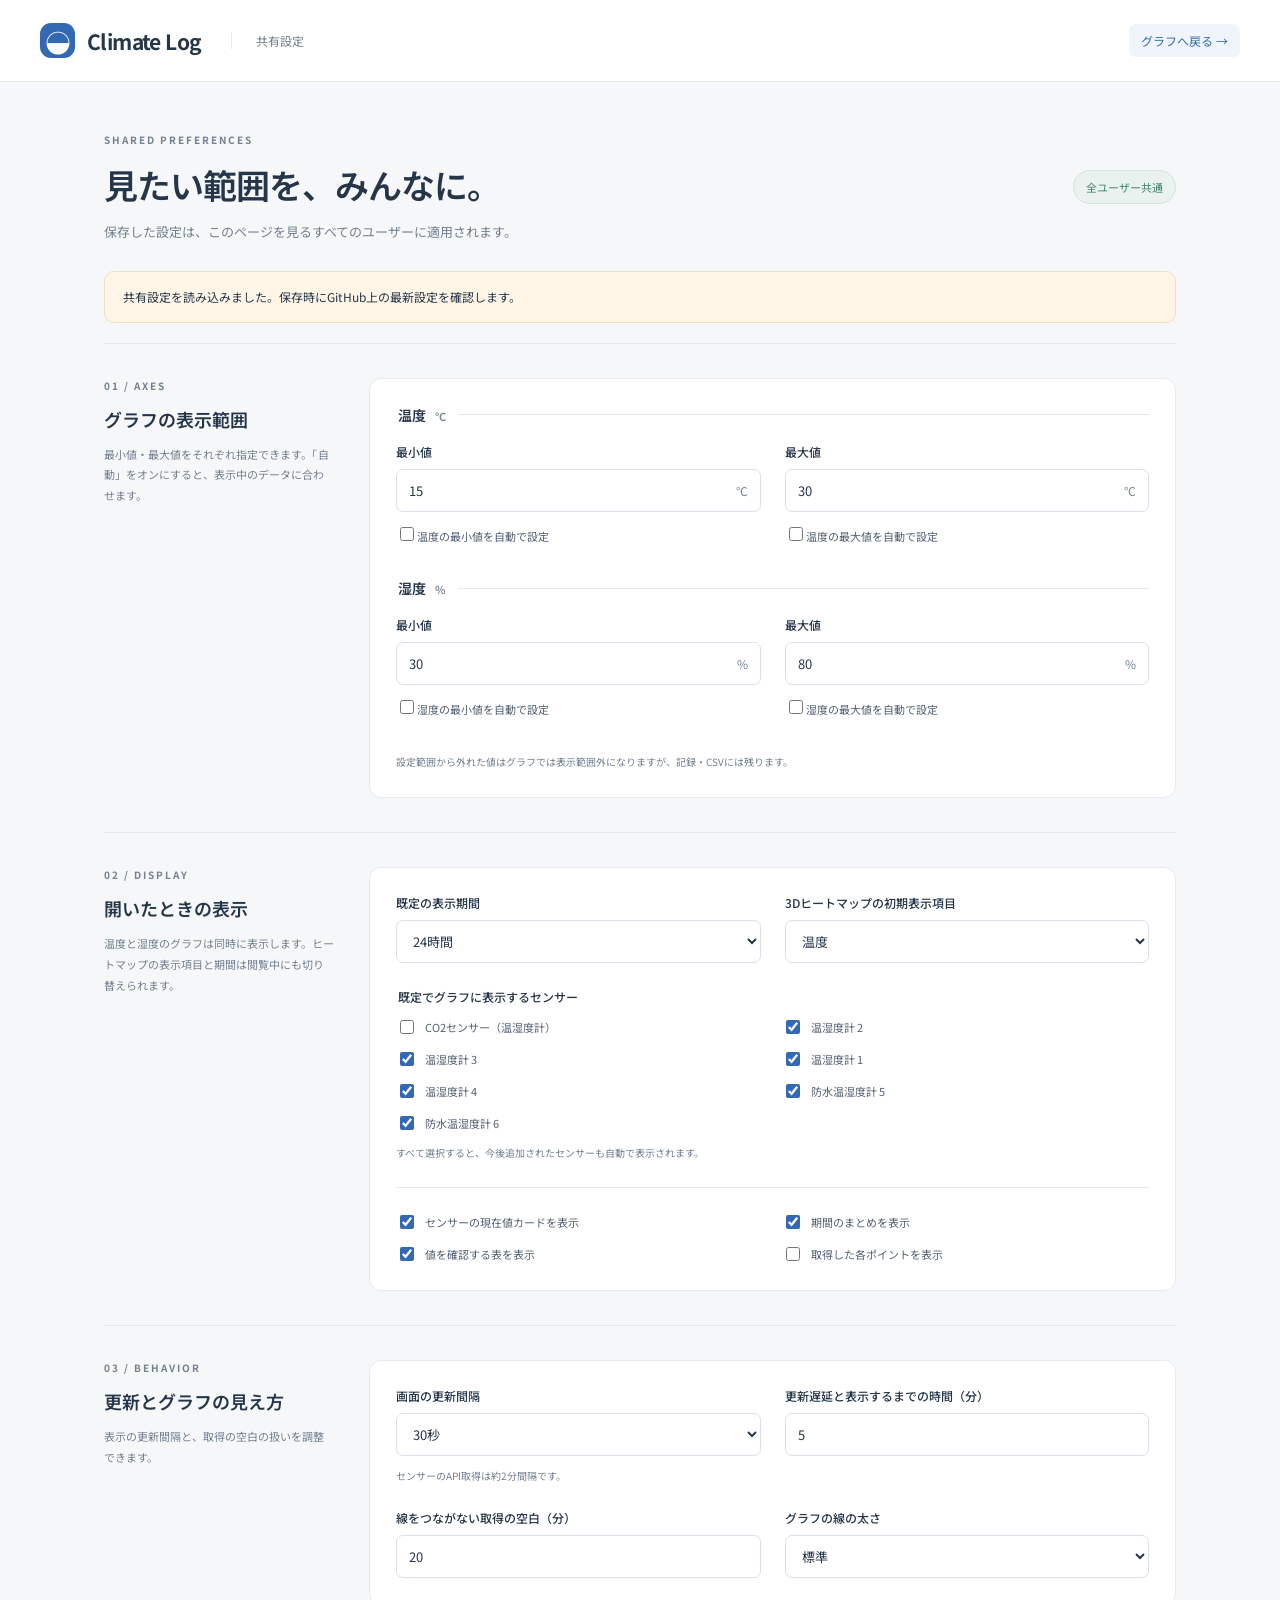
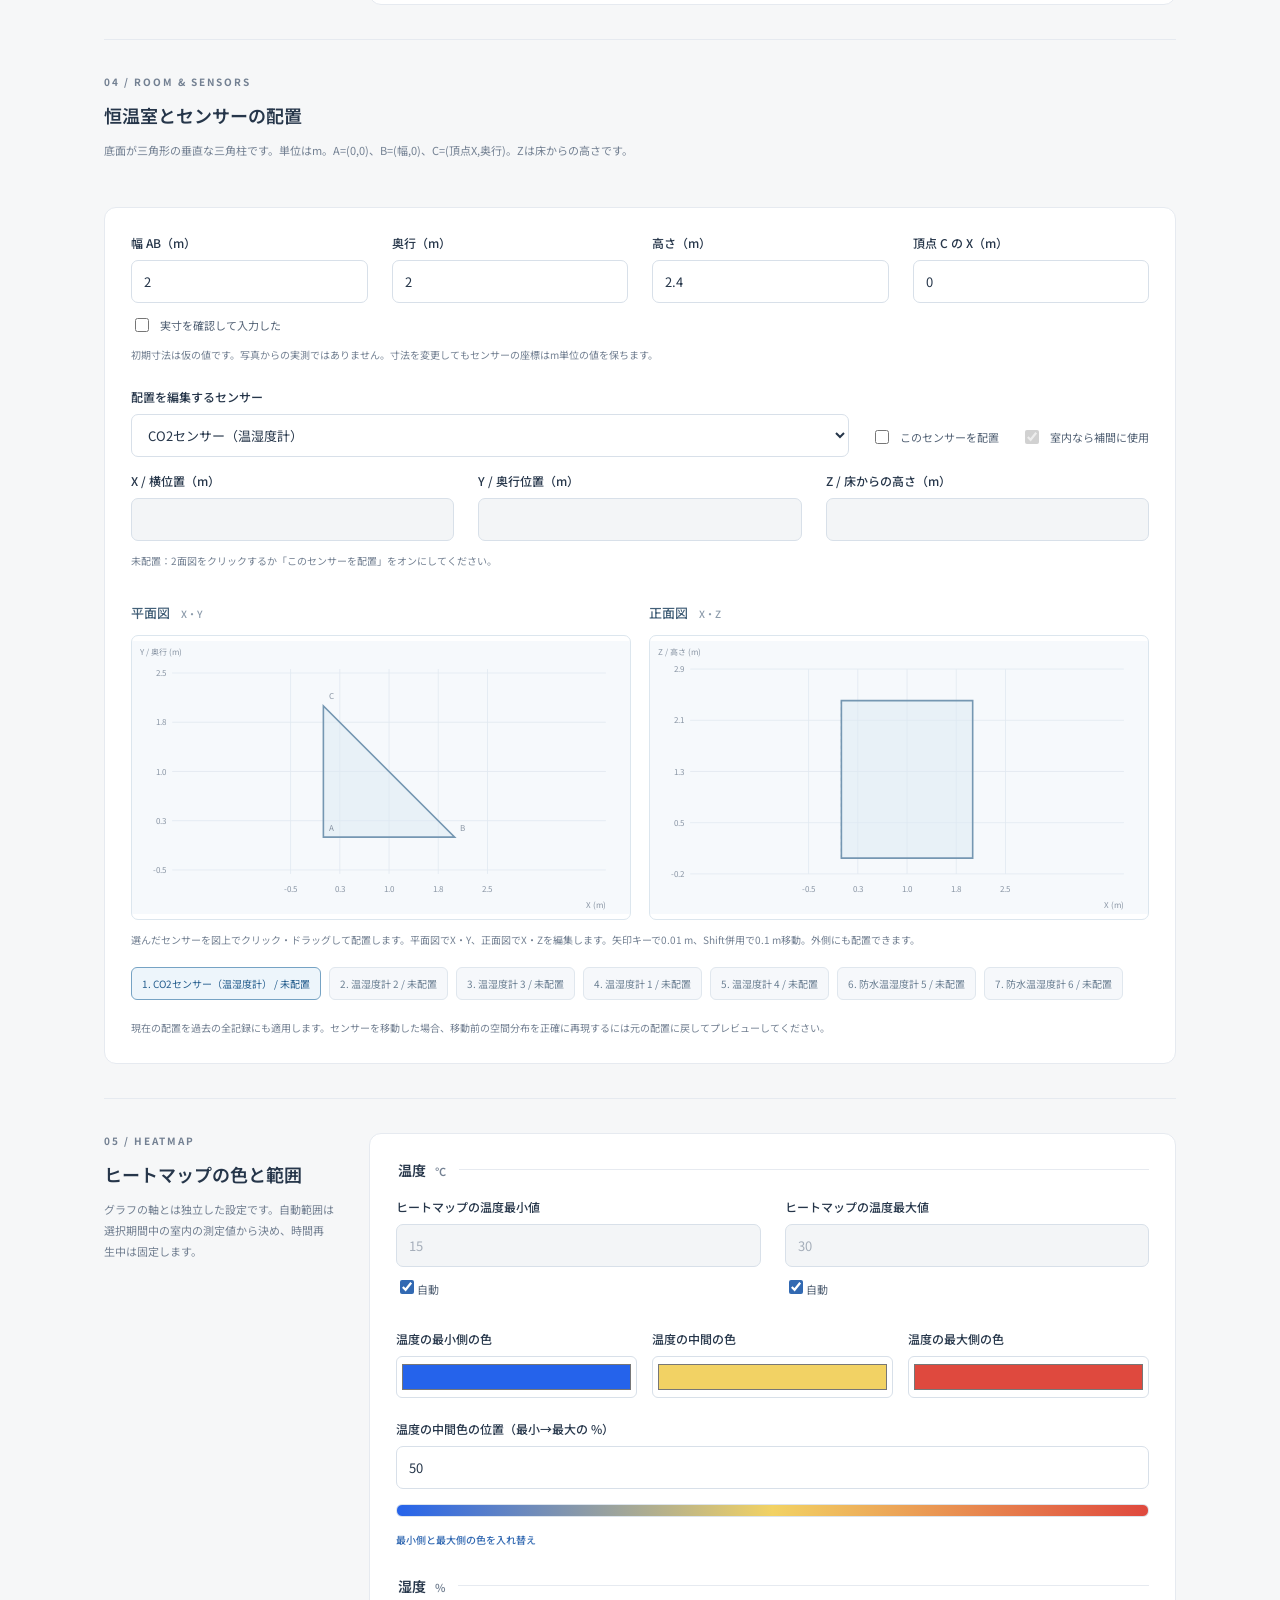
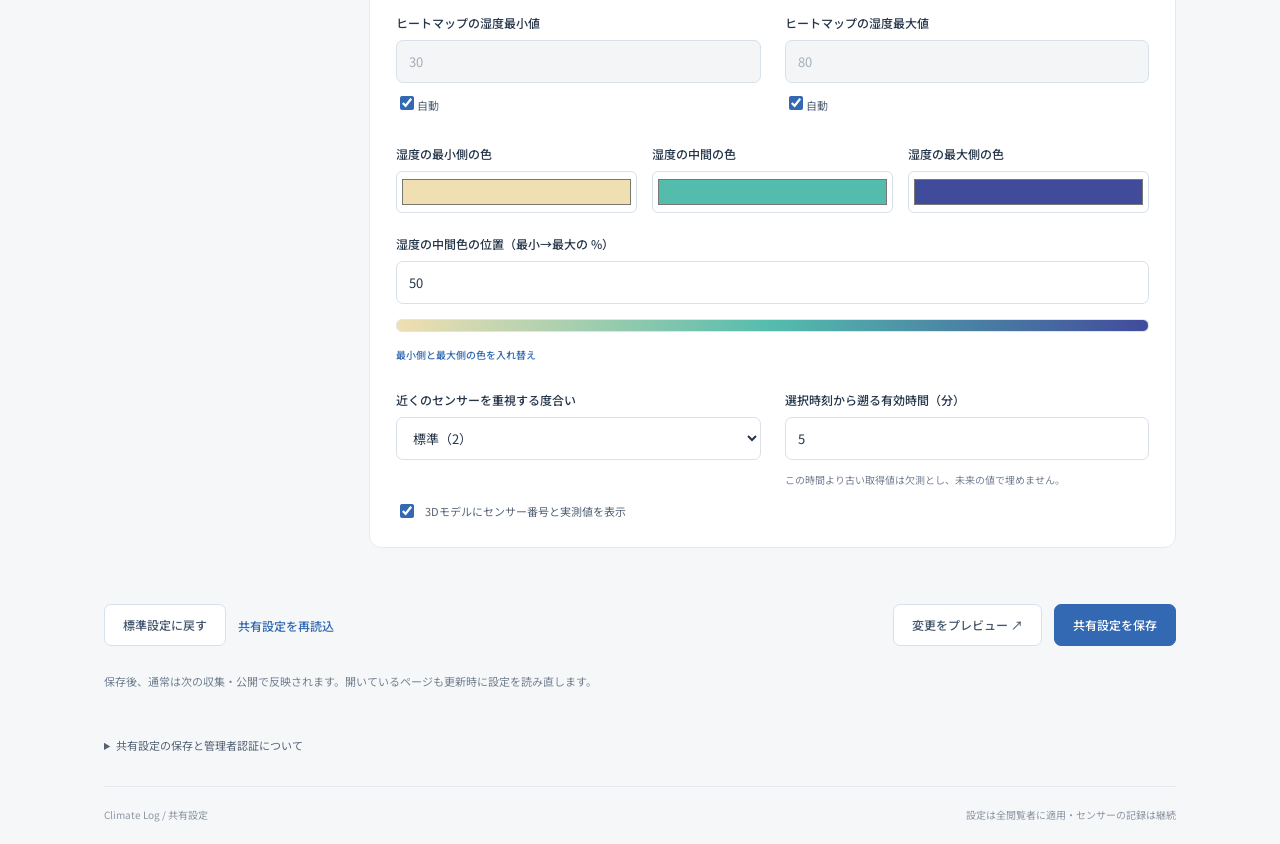
==== commit b44cb169: "Align orthographic placement scales and improve the initial 3D view" ====
--- a/docs/settings.html
+++ b/docs/settings.html
@@ -1,6 +1,6 @@
 <!doctype html>
 <html lang="ja">
-<head><meta charset="utf-8"><meta name="viewport" content="width=device-width,initial-scale=1"><meta name="color-scheme" content="light"><meta name="description" content="Climate Logの全閲覧者に適用する共有表示設定。"><title>共有設定 — Climate Log</title><link rel="stylesheet" href="./style.css?v=4"></head>
+<head><meta charset="utf-8"><meta name="viewport" content="width=device-width,initial-scale=1"><meta name="color-scheme" content="light"><meta name="description" content="Climate Logの全閲覧者に適用する共有表示設定。"><title>共有設定 — Climate Log</title><link rel="stylesheet" href="./style.css?v=5"></head>
 <body>
   <header class="topbar"><a class="brand" href="./"><span class="brand-icon" aria-hidden="true">◒</span> Climate Log</a><span class="top-caption">共有設定</span><a class="settings-link" href="./">グラフへ戻る →</a></header>
   <main class="settings-main">
@@ -32,7 +32,7 @@
       <section class="settings-section spatial-settings-section" aria-labelledby="placement-title"><div class="settings-section-title"><p class="eyebrow">04 / ROOM & SENSORS</p><h2 id="placement-title">恒温室とセンサーの配置</h2><p>底面が三角形の垂直な三角柱です。単位はm。A=(0,0)、B=(幅,0)、C=(頂点X,奥行)。Zは床からの高さです。</p></div><div class="settings-section-body">
       <div class="room-fields form-grid"><div class="field"><label for="room-width">幅 AB（m）</label><input id="room-width" type="number" min="0.1" max="100" step="0.01" value="2" required></div><div class="field"><label for="room-depth">奥行（m）</label><input id="room-depth" type="number" min="0.1" max="100" step="0.01" value="2" required></div><div class="field"><label for="room-height">高さ（m）</label><input id="room-height" type="number" min="0.1" max="100" step="0.01" value="2.4" required></div><div class="field"><label for="room-apexX">頂点 C の X（m）</label><input id="room-apexX" type="number" min="0" max="100" step="0.01" value="0" required></div></div><label class="check"><input id="room-confirmed" type="checkbox">実寸を確認して入力した</label><p class="field-hint">初期寸法は仮の値です。写真からの実測ではありません。寸法を変更してもセンサーの座標はm単位の値を保ちます。</p>
       <div class="placement-selection"><div class="field"><label for="placement-sensor">配置を編集するセンサー</label><select id="placement-sensor"></select></div><label class="check"><input id="position-placed" type="checkbox">このセンサーを配置</label><label class="check"><input id="position-enabled" type="checkbox" checked>室内なら補間に使用</label></div>
-      <div class="position-fields form-grid"><div class="field"><label for="position-x">X / 横位置（m）</label><input id="position-x" type="number" min="-100" max="200" step="any" disabled></div><div class="field"><label for="position-y">Y / 奥行位置（m）</label><input id="position-y" type="number" min="-100" max="200" step="any" disabled></div><div class="field"><label for="position-z">Z / 床からの高さ（m）</label><input id="position-z" type="number" min="-100" max="200" step="any" disabled></div></div><p id="position-location" class="field-hint"></p><div class="orthographic-views"><div><h3>平面図 <span>X・Y</span></h3><svg id="placement-plan" tabindex="0" viewBox="0 0 620 340" preserveAspectRatio="none" role="img" aria-label="センサー配置の平面図"></svg></div><div><h3>正面図 <span>X・Z</span></h3><svg id="placement-front" tabindex="0" viewBox="0 0 620 340" preserveAspectRatio="none" role="img" aria-label="センサー配置の正面図"></svg></div></div><p class="field-hint">選んだセンサーを図上でクリック・ドラッグして配置します。平面図でX・Y、正面図でX・Zを編集します。矢印キーで0.01 m、Shift併用で0.1 m移動。外側にも配置できます。</p><div id="placement-summary" class="placement-summary"></div><p class="field-hint">現在の配置を過去の全記録にも適用します。センサーを移動した場合、移動前の空間分布を正確に再現するには元の配置に戻してプレビューしてください。</p></div></section>
+      <div class="position-fields form-grid"><div class="field"><label for="position-x">X / 横位置（m）</label><input id="position-x" type="number" min="-100" max="200" step="any" disabled></div><div class="field"><label for="position-y">Y / 奥行位置（m）</label><input id="position-y" type="number" min="-100" max="200" step="any" disabled></div><div class="field"><label for="position-z">Z / 床からの高さ（m）</label><input id="position-z" type="number" min="-100" max="200" step="any" disabled></div></div><p id="position-location" class="field-hint"></p><div class="orthographic-views"><div><h3>平面図 <span>X・Y</span></h3><svg id="placement-plan" tabindex="0" viewBox="0 0 620 340" preserveAspectRatio="xMidYMid meet" role="img" aria-label="センサー配置の平面図"></svg></div><div><h3>正面図 <span>X・Z</span></h3><svg id="placement-front" tabindex="0" viewBox="0 0 620 340" preserveAspectRatio="xMidYMid meet" role="img" aria-label="センサー配置の正面図"></svg></div></div><p class="field-hint">選んだセンサーを図上でクリック・ドラッグして配置します。平面図でX・Y、正面図でX・Zを編集します。矢印キーで0.01 m、Shift併用で0.1 m移動。外側にも配置できます。</p><div id="placement-summary" class="placement-summary"></div><p class="field-hint">現在の配置を過去の全記録にも適用します。センサーを移動した場合、移動前の空間分布を正確に再現するには元の配置に戻してプレビューしてください。</p></div></section>
       <section class="settings-section" aria-labelledby="heat-settings-title"><div class="settings-section-title"><p class="eyebrow">05 / HEATMAP</p><h2 id="heat-settings-title">ヒートマップの色と範囲</h2><p>グラフの軸とは独立した設定です。自動範囲は選択期間中の室内の測定値から決め、時間再生中は固定します。</p></div><div class="settings-section-body"><fieldset class="axis-card heat-colors-card"><legend>温度 <span>°C</span></legend><div class="axis-fields"><div class="field"><label for="heat-temperature-min">ヒートマップの温度最小値</label><input id="heat-temperature-min" type="number" min="-100" max="150" step="0.1" value="15" disabled><label class="check"><input id="heat-temperature-min-auto" type="checkbox" checked>自動</label></div><div class="field"><label for="heat-temperature-max">ヒートマップの温度最大値</label><input id="heat-temperature-max" type="number" min="-100" max="150" step="0.1" value="30" disabled><label class="check"><input id="heat-temperature-max-auto" type="checkbox" checked>自動</label></div></div><div class="color-fields"><div class="field"><label for="heat-temperature-low">温度の最小側の色</label><input id="heat-temperature-low" type="color" value="#2563eb"></div><div class="field"><label for="heat-temperature-mid">温度の中間の色</label><input id="heat-temperature-mid" type="color" value="#2563eb"></div><div class="field"><label for="heat-temperature-high">温度の最大側の色</label><input id="heat-temperature-high" type="color" value="#2563eb"></div></div><div class="field"><label for="heat-temperature-midpoint">温度の中間色の位置（最小→最大の %）</label><input id="heat-temperature-midpoint" type="number" min="1" max="99" step="1" value="50"></div><div id="heat-temperature-preview" class="color-preview" aria-label="温度の配色プレビュー"></div><button type="button" class="text-button" data-reverse-colors="temperature">最小側と最大側の色を入れ替え</button></fieldset><fieldset class="axis-card heat-colors-card"><legend>湿度 <span>%</span></legend><div class="axis-fields"><div class="field"><label for="heat-humidity-min">ヒートマップの湿度最小値</label><input id="heat-humidity-min" type="number" min="0" max="100" step="0.1" value="30" disabled><label class="check"><input id="heat-humidity-min-auto" type="checkbox" checked>自動</label></div><div class="field"><label for="heat-humidity-max">ヒートマップの湿度最大値</label><input id="heat-humidity-max" type="number" min="0" max="100" step="0.1" value="80" disabled><label class="check"><input id="heat-humidity-max-auto" type="checkbox" checked>自動</label></div></div><div class="color-fields"><div class="field"><label for="heat-humidity-low">湿度の最小側の色</label><input id="heat-humidity-low" type="color" value="#2563eb"></div><div class="field"><label for="heat-humidity-mid">湿度の中間の色</label><input id="heat-humidity-mid" type="color" value="#2563eb"></div><div class="field"><label for="heat-humidity-high">湿度の最大側の色</label><input id="heat-humidity-high" type="color" value="#2563eb"></div></div><div class="field"><label for="heat-humidity-midpoint">湿度の中間色の位置（最小→最大の %）</label><input id="heat-humidity-midpoint" type="number" min="1" max="99" step="1" value="50"></div><div id="heat-humidity-preview" class="color-preview" aria-label="湿度の配色プレビュー"></div><button type="button" class="text-button" data-reverse-colors="humidity">最小側と最大側の色を入れ替え</button></fieldset><div class="form-grid"><div class="field"><label for="heat-power">近くのセンサーを重視する度合い</label><select id="heat-power"><option value="1">弱い（1）</option><option value="2" selected>標準（2）</option><option value="3">強い（3）</option><option value="4">とても強い（4）</option></select></div><div class="field"><label for="heat-maxAge">選択時刻から遡る有効時間（分）</label><input id="heat-maxAge" type="number" min="1" max="60" step="1" value="5"><p class="field-hint">この時間より古い取得値は欠測とし、未来の値で埋めません。</p></div></div><label class="check"><input id="heat-showLabels" type="checkbox" checked>3Dモデルにセンサー番号と実測値を表示</label></div></section>
       <div class="settings-actions"><div><button id="reset-settings" class="secondary-button" type="button">標準設定に戻す</button><button id="reload-settings" class="text-button" type="button">共有設定を再読込</button></div><div><button id="preview-settings" class="secondary-button" type="button">変更をプレビュー ↗</button><button id="save-settings" class="primary-button" type="submit" disabled>共有設定を保存</button></div><p>保存後、通常は次の収集・公開で反映されます。開いているページも更新時に設定を読み直します。</p></div>
     </form>
@@ -40,5 +40,5 @@
     <footer><span>Climate Log / 共有設定</span><span>設定は全閲覧者に適用・センサーの記録は継続</span></footer>
   </main>
   <dialog id="admin-dialog" aria-labelledby="admin-title"><form id="admin-form"><div class="dialog-heading"><div><p class="eyebrow">ADMIN ACCESS</p><h2 id="admin-title">共有設定を保存</h2></div><button id="close-admin" type="button" class="icon-button" aria-label="認証画面を閉じる">×</button></div><p>GitHubの書き込み権限で認証します。この設定は、すべての閲覧者の表示に適用されます。</p><label for="admin-token">GitHubアクセストークン</label><input id="admin-token" type="password" autocomplete="off" spellcheck="false" data-1p-ignore data-lpignore="true" required placeholder="github_pat_…"><p class="field-hint">トークンはこの保存処理にだけ使い、ブラウザーや公開ファイルには保存しません。SwitchBotのToken・Secretとは別です。</p><details><summary>GitHubトークンの準備方法</summary><ol><li><a href="https://github.com/settings/personal-access-tokens/new" target="_blank" rel="noopener noreferrer">GitHubでFine-grained tokenを作成</a></li><li>Repository accessで「Only select repositories」を選び、<strong>switchbot-climate</strong>だけを指定</li><li>Repository permissionsの<strong>Contents → Read and write</strong>を指定</li><li>作成したトークンをこの入力欄へ貼り付け</li></ol><p>必要な権限はこのリポジトリのContentsだけです。</p></details><div id="admin-error" class="form-error" role="alert" hidden></div><button id="confirm-save" class="primary-button" type="submit">認証して全員に保存</button></form></dialog>
-  <script type="module" src="./settings-page.mjs?v=4"></script>
+  <script type="module" src="./settings-page.mjs?v=5"></script>
 </body></html>
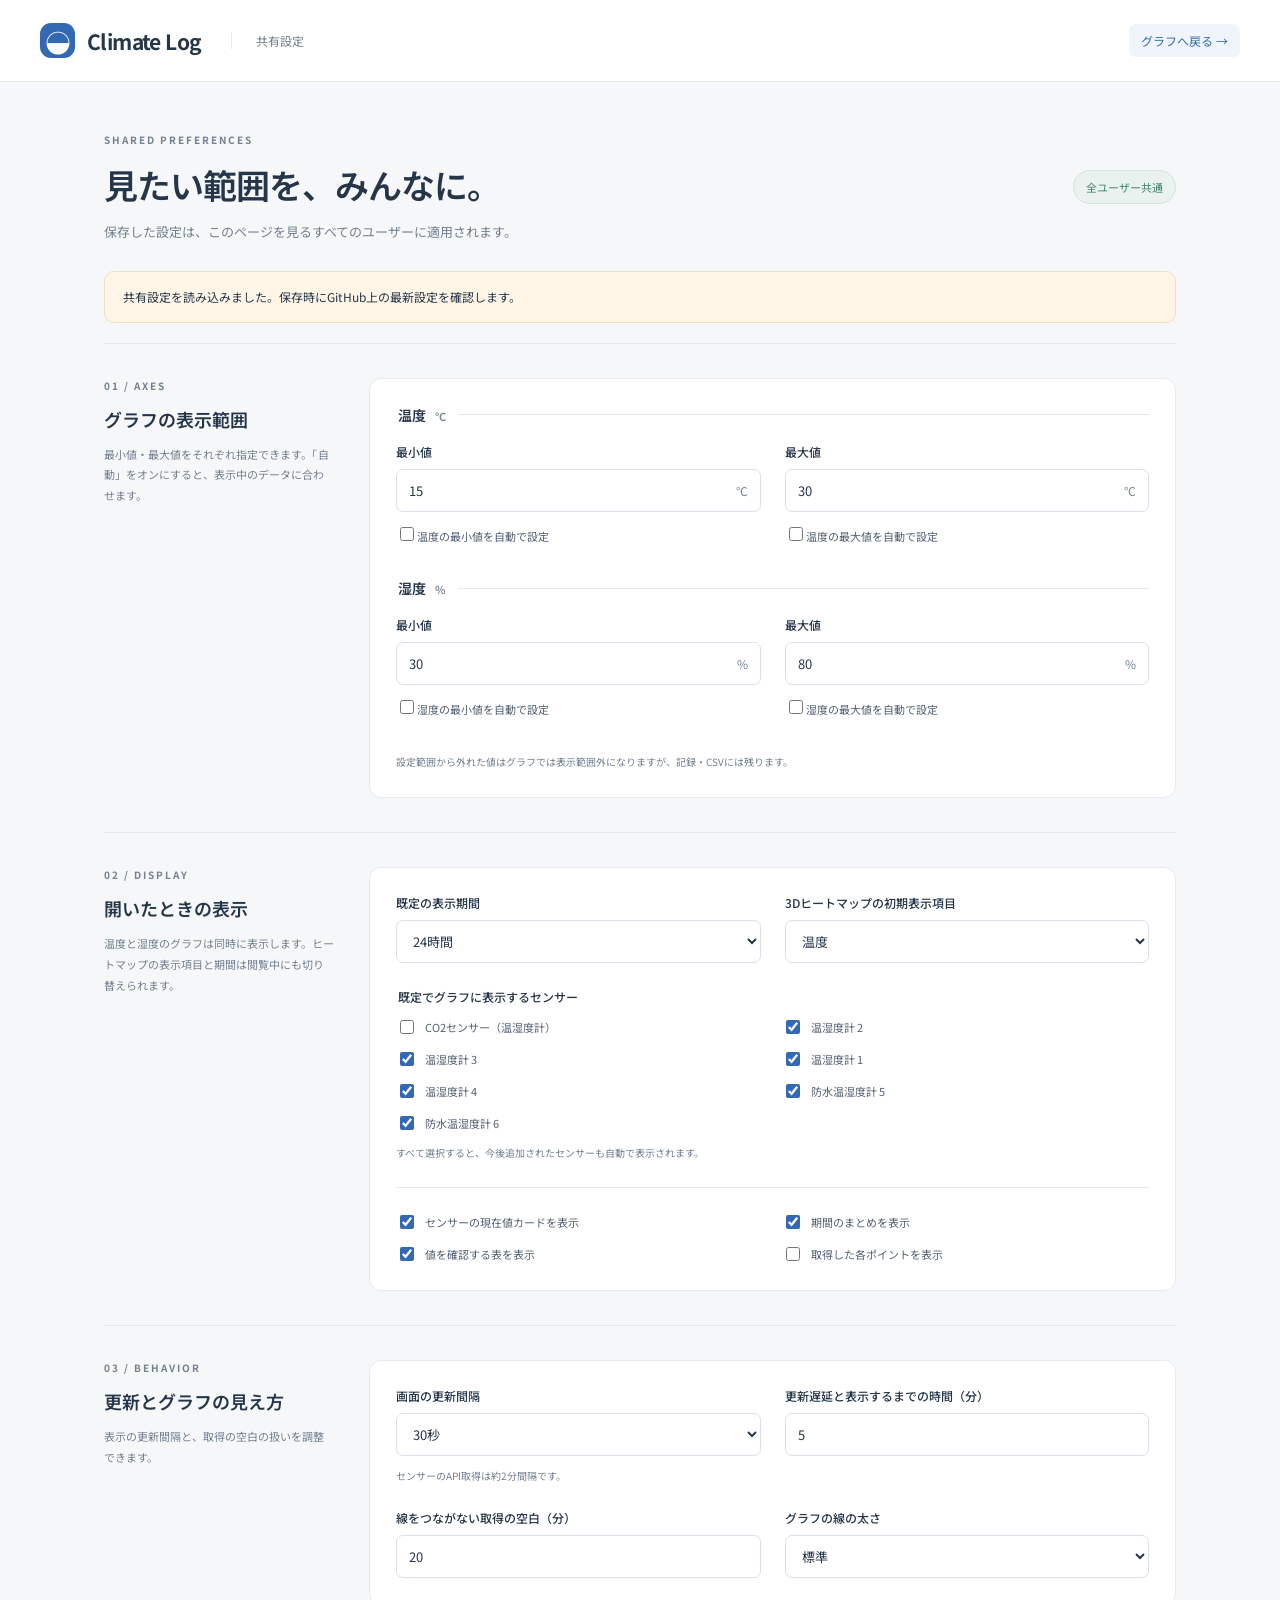
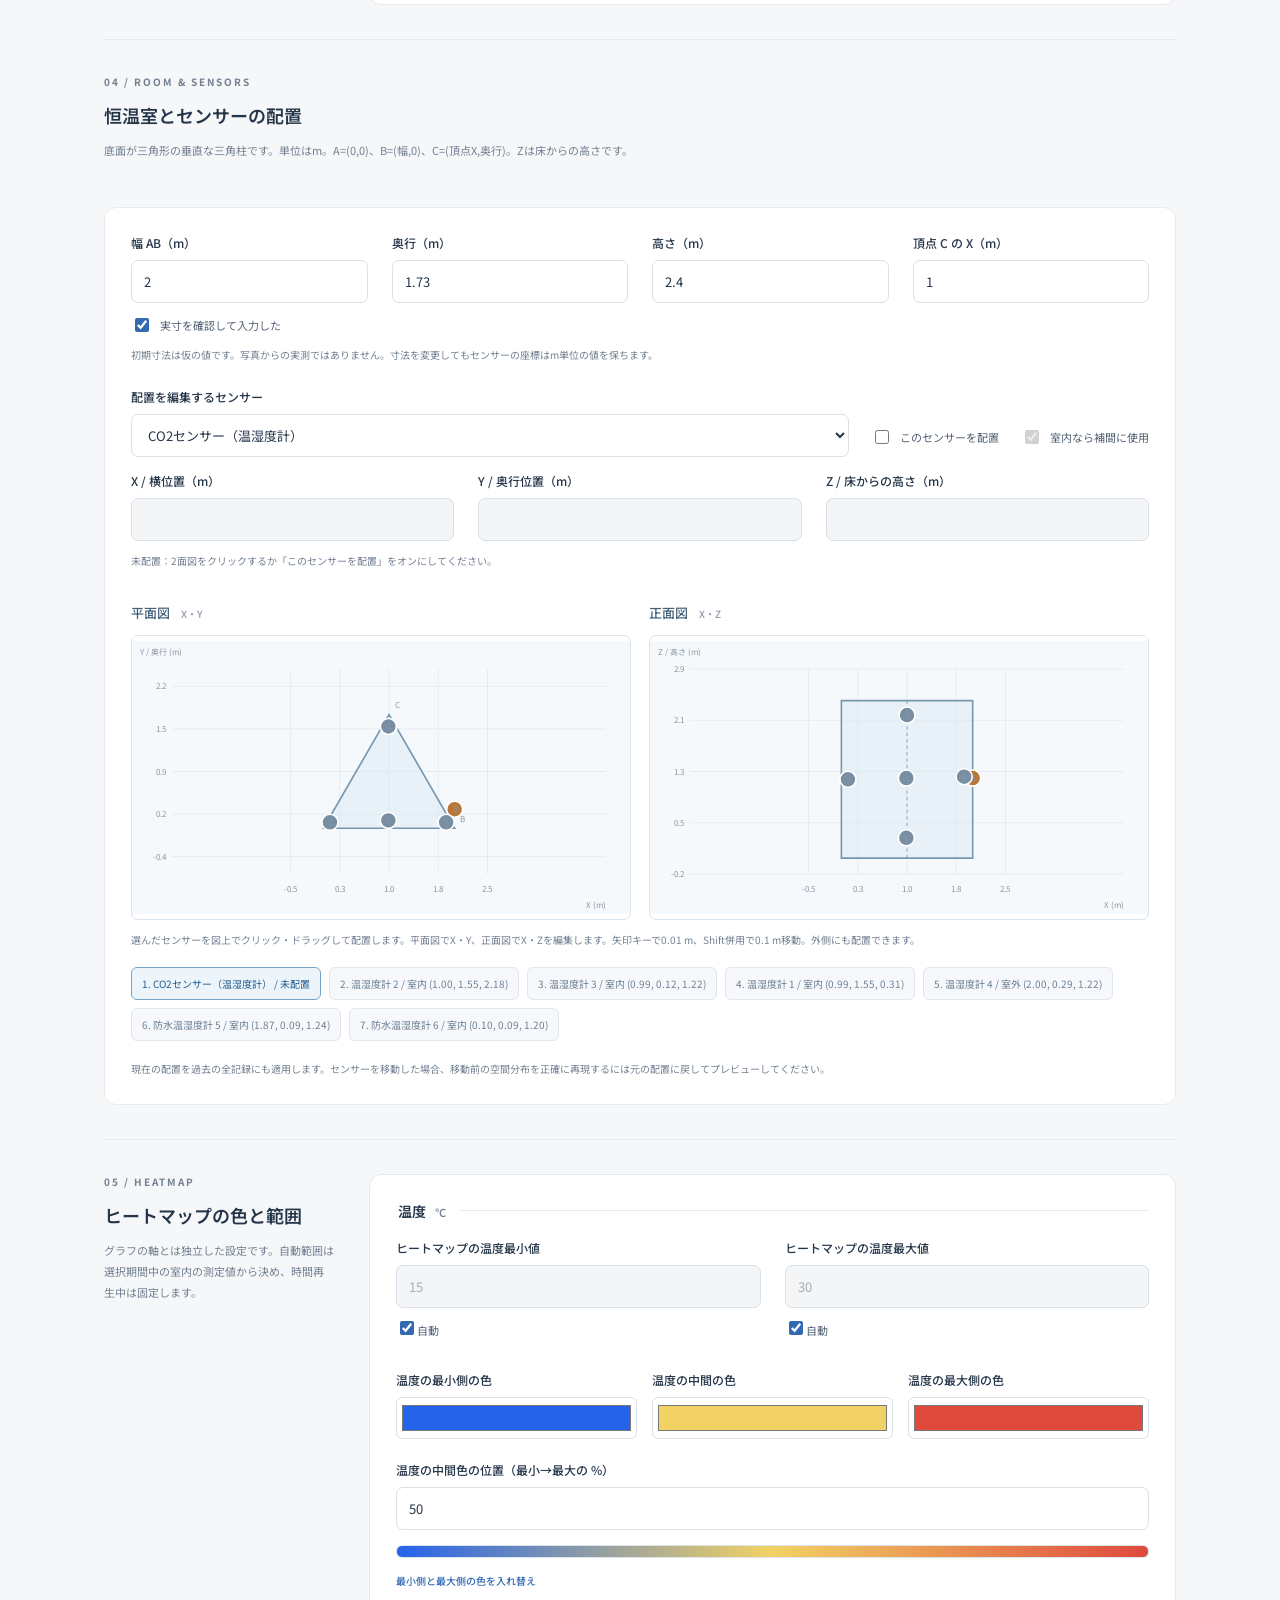
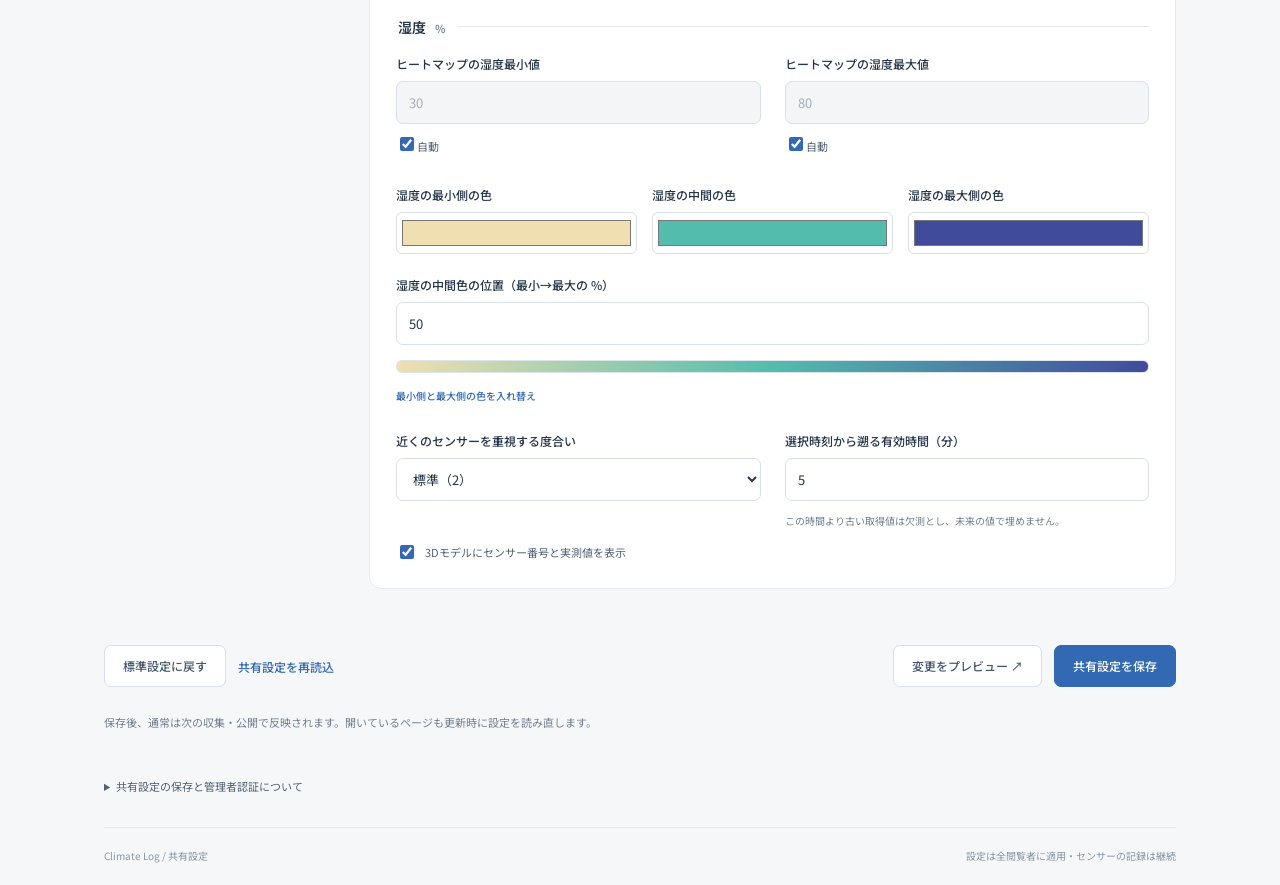
==== commit 937b3501: "Prioritize climate graphs, restore period controls and align half-hour grids" ====
--- a/docs/settings.html
+++ b/docs/settings.html
@@ -1,6 +1,6 @@
 <!doctype html>
 <html lang="ja">
-<head><meta charset="utf-8"><meta name="viewport" content="width=device-width,initial-scale=1"><meta name="color-scheme" content="light"><meta name="description" content="Climate Logの全閲覧者に適用する共有表示設定。"><title>共有設定 — Climate Log</title><link rel="stylesheet" href="./style.css?v=5"></head>
+<head><meta charset="utf-8"><meta name="viewport" content="width=device-width,initial-scale=1"><meta name="color-scheme" content="light"><meta name="description" content="Climate Logの全閲覧者に適用する共有表示設定。"><title>共有設定 — Climate Log</title><link rel="stylesheet" href="./style.css?v=6"></head>
 <body>
   <header class="topbar"><a class="brand" href="./"><span class="brand-icon" aria-hidden="true">◒</span> Climate Log</a><span class="top-caption">共有設定</span><a class="settings-link" href="./">グラフへ戻る →</a></header>
   <main class="settings-main">
--- a/docs/style.css
+++ b/docs/style.css
@@ -4,6 +4,9 @@
 [hidden]{display:none!important}.topbar .settings-link{margin-left:auto;font-size:12px;color:var(--blue);padding:8px 12px;border-radius:7px;background:#f0f5fb;white-space:nowrap}.topbar .settings-link+.refresh{margin-left:0}.tooltip{right:auto;max-width:260px;min-width:150px;padding:14px 17px;border-left:3px solid var(--sensor);white-space:normal;z-index:2;box-shadow:0 6px 28px #24364c30}.tooltip-name{font-size:11px;color:#536275;margin-bottom:4px;overflow-wrap:anywhere}.tooltip-value{font-size:30px;line-height:1.3;letter-spacing:-.7px;font-weight:600;color:#1f344f;white-space:nowrap}.tooltip-time{font-size:10px;color:#7a8799;margin-top:7px}#chart{height:330px;min-height:0;cursor:crosshair}svg .series{vector-effect:non-scaling-stroke}.periods{flex-wrap:wrap}.shared-badge{padding:8px 12px;background:#e9f2ee;border:1px solid #d1e4da;color:#43846c;border-radius:20px;font-size:11px;white-space:nowrap}.settings-main{max-width:1120px}.settings-main .intro{margin-bottom:30px}.settings-section{display:grid;grid-template-columns:230px 1fr;gap:35px;padding:34px 0;border-top:1px solid var(--line)}.settings-section-title p:not(.eyebrow){font-size:11px;color:var(--muted);line-height:1.9;margin-top:12px}.settings-section-title h2{font-size:18px}.settings-section-body{background:white;border:1px solid var(--line);border-radius:12px;padding:26px}.axis-card{margin:0 0 24px;padding:18px 0 0;border:0;border-top:1px solid var(--line)}.axis-card legend{font-size:14px;font-weight:600;padding-right:13px}.axis-card legend span{font-size:11px;color:var(--muted);margin-left:6px}.axis-fields,.form-grid{display:grid;grid-template-columns:1fr 1fr;gap:24px}.field{min-width:0}.field>label{font-size:12px;display:block;margin-bottom:9px;font-weight:500}.field input[type=number],.field select,.number-with-unit{width:100%;border:1px solid #d8e0e9;border-radius:7px;background:white;color:#26364a;font:inherit;font-size:13px;height:43px;padding:10px 12px}.number-with-unit{display:flex;align-items:center;padding:0 12px;gap:6px}.number-with-unit input[type=number]{border:0;padding-left:0;min-width:0;height:39px;outline-offset:0}.number-with-unit:has(input:disabled){background:#f3f5f7}.field input:disabled{color:#a5aeba;background:#f3f5f7}.number-with-unit span{font-size:12px;color:var(--muted)}.check{display:flex;align-items:center;gap:8px;font-size:11px!important;color:#536275;font-weight:400!important;margin-top:12px;line-height:1.7}.check input{width:14px;height:14px;accent-color:var(--blue);flex-shrink:0}.field-hint{font-size:10px;color:var(--muted);line-height:1.9;margin-bottom:0}.sensor-preferences{border:0;padding:0;margin:25px 0}.sensor-preferences legend{font-size:12px;font-weight:500}.settings-sensors,.toggle-grid{display:grid;grid-template-columns:1fr 1fr;gap:0 18px}.toggle-grid{padding-top:12px;border-top:1px solid var(--line)}.settings-actions{display:flex;justify-content:space-between;align-items:center;gap:15px;flex-wrap:wrap;padding:22px 0}.settings-actions>div{display:flex;gap:12px;align-items:center}.settings-actions p{width:100%;font-size:11px;color:var(--muted);line-height:1.8}.primary-button,.secondary-button{font:inherit;font-size:12px;font-weight:500;line-height:1.5;border-radius:7px;padding:11px 18px;cursor:pointer;white-space:nowrap}.primary-button{border:1px solid var(--blue);background:var(--blue);color:white}.secondary-button{border:1px solid #d7e0eb;background:white;color:#45586f}.primary-button:disabled{opacity:.5}.settings-help{font-size:11px;color:var(--muted);margin:10px 0 30px;line-height:1.9}.settings-help summary{cursor:pointer;color:#536275}.settings-help a,dialog a{color:var(--blue);text-decoration:underline;text-underline-offset:3px}.notice.error,.form-error{background:#fff0ee;color:#a34636;border:1px solid #efd4cd}.form-error{border-radius:7px;padding:11px;font-size:12px;line-height:1.8;margin:15px 0}dialog{border:1px solid var(--line);border-radius:15px;max-width:520px;width:calc(100% - 30px);padding:28px;color:#26364a;box-shadow:0 18px 90px #142d4d38}dialog::backdrop{background:#1c304458;backdrop-filter:blur(3px)}.dialog-heading{display:flex;justify-content:space-between;align-items:flex-start;gap:15px}.dialog-heading h2{font-size:21px}.icon-button{font-size:23px;line-height:1;background:transparent;border:0;padding:5px;color:#748297}dialog p,dialog details{font-size:12px;line-height:1.9;color:#65758a}dialog label{display:block;font-size:12px;margin-top:20px}dialog input[type=password]{width:100%;height:44px;border:1px solid #d8e0e9;border-radius:7px;padding:10px 12px;margin-top:9px;font:inherit;font-size:13px}dialog details{margin:18px 0}dialog details summary{cursor:pointer}dialog ol{padding-left:19px}dialog .primary-button{width:100%;margin-top:9px}
 @media(max-width:700px){.topbar .settings-link{font-size:11px;padding:7px 9px}.topbar{gap:9px}.brand{font-size:18px;gap:8px}.brand-icon{width:30px;height:30px;font-size:23px}.refresh{padding:7px 9px}.tooltip{padding:11px 13px;max-width:200px;min-width:135px}.tooltip-value{font-size:27px}.settings-section{grid-template-columns:1fr;gap:12px;padding:25px 0}.settings-section-title p:not(.eyebrow){margin:8px 0 0}.settings-section-body{padding:20px 17px}.axis-fields,.form-grid{gap:19px 14px}.check{font-size:10px!important;gap:5px}.shared-badge{font-size:9px;padding:7px 9px}.settings-main .intro{gap:12px}.settings-main h1{font-size:26px}.settings-actions>div{flex-wrap:wrap;gap:10px}.settings-actions{align-items:flex-start;gap:18px}.settings-actions>div:last-of-type{width:100%}.settings-actions>div:last-of-type button{flex:1;padding:11px 10px}.settings-actions p{font-size:10px}.field>label{font-size:11px}.field input[type=number],.field select{font-size:12px}.settings-sensors{grid-template-columns:1fr}dialog{padding:22px}.periods button{padding:7px 8px;min-width:45px}#chart{height:300px}}
 /* Spatial climate workspace */
-.spatial-panel{background:#fff;border:1px solid var(--line);border-radius:14px;padding:28px;margin:0 0 30px}.panel-subtitle{font-size:12px;color:var(--muted);margin:8px 0 0}.spatial-panel .panel-heading{gap:20px}.heat-toolbar{display:flex;align-items:center;gap:14px;flex-wrap:wrap;margin:24px 0 16px}.heat-tabs{display:inline-flex;padding:4px;background:#edf2f7;border-radius:9px;gap:4px}.heat-tabs button{font:inherit;font-size:13px;border:0;border-radius:6px;padding:9px 20px;background:transparent;color:#657c90;cursor:pointer}.heat-tabs button[aria-selected=true]{color:#24659b;background:#fff;box-shadow:0 2px 5px #173c6115}.live-pill{font-size:10px;padding:5px 9px;background:#eaf4ef;color:#37785f;border-radius:20px}.heat-toolbar>a{margin-left:auto}.heat-visual{position:relative;overflow:hidden;border:1px solid #dce6ef;border-radius:12px;background:radial-gradient(ellipse at 50% 30%,#fff,#edf4f9)}#heatmap-canvas{display:block;width:100%;height:450px;touch-action:none;cursor:grab}#heatmap-canvas:active{cursor:grabbing}.scene-meta{display:flex;justify-content:space-between;position:absolute;top:15px;left:18px;right:18px;font-size:11px;color:#637c91;pointer-events:none;gap:15px}.estimate-badge{border:1px solid #d4e2ec;padding:4px 8px;border-radius:5px;background:#ffffffc9;white-space:nowrap;font-size:10px}.scene-tools{display:flex;align-items:center;justify-content:flex-end;gap:6px;padding:0 12px 12px;position:relative}.scene-tools span{margin-right:auto;font-size:10px;color:#73899b}.scene-tools button,.player-buttons button,.player-buttons select,.slice-controls select{font:inherit;font-size:11px;color:#365872;background:#fff;border:1px solid #d2dfe9;padding:7px 10px;border-radius:6px;cursor:pointer}.scene-tools button:focus-visible,.player-buttons button:focus-visible{outline:2px solid #2879b6}.heat-legend{display:flex;align-items:center;gap:14px;font-size:11px;color:#536c82;max-width:600px;margin:19px auto 0}.colorbar{height:10px;flex:1;border-radius:6px;border:1px solid #142b4510}.heat-legend+.field-hint{text-align:center;margin:5px 0 15px}.slice-controls{display:flex;align-items:center;gap:12px;flex-wrap:wrap;font-size:11px;color:#5e768c;margin:18px 0}.slice-controls input{flex:1;min-width:120px;accent-color:#3b7ba9}.slice-controls output{font-weight:600;display:inline-block;margin-left:7px;min-width:48px;color:#31536e}.time-player{padding:20px;background:#f4f7fa;border:1px solid #e3ebf1;border-radius:10px}.time-player-head{display:flex;align-items:center;justify-content:space-between;gap:15px}.time-player .eyebrow{font-size:9px;margin:0 0 5px}.time-player output{font-size:16px;color:#2c4a64;font-weight:600;font-variant-numeric:tabular-nums}.player-buttons{display:flex;gap:6px;flex-wrap:wrap}.player-buttons #heat-play{background:#32699c;border-color:#32699c;color:#fff;min-width:74px}.time-player>input{width:100%;accent-color:#3b7ba9;margin:18px 0 8px;cursor:ew-resize}.time-ends{display:flex;justify-content:space-between;font-size:10px;color:#7c90a2;gap:15px}.spatial-status{font-size:12px;color:#416785;padding:12px 0 0;line-height:1.8;margin-bottom:3px}.heat-sensor-list{display:grid;grid-template-columns:repeat(3,1fr);gap:9px;margin:17px 0}.heat-reading{background:#f8fafc;border:1px solid #e4ebf2;border-radius:7px;padding:11px;display:grid;grid-template-columns:1fr auto;gap:7px;font-size:11px}.heat-reading span{overflow-wrap:anywhere}.heat-reading strong{font-size:13px;color:#2c4e6c;white-space:nowrap}.heat-reading small{grid-column:1/-1;color:#7d8fa0;font-size:9px}.heat-method{font-size:11px;line-height:1.9;color:#75889a;margin-top:16px}.heat-method summary{cursor:pointer;color:#4e6b84}.parallel-charts{display:grid;grid-template-columns:1fr 1fr;gap:25px;min-width:0}.metric-chart{min-width:0}.metric-chart h3{font-size:15px;color:#355975;font-weight:500;border-bottom:1px solid #e7edf3;padding:12px 0}.metric-chart h3 span{font-size:11px;color:#8a9cac;margin-left:6px}.metric-chart .chart-wrap{margin:0;width:100%;height:330px}.metric-chart svg{width:100%;height:330px;cursor:crosshair}.metric-chart .tooltip{font-size:11px}.history-panel .panel-heading{margin-bottom:22px}.history-panel .legend{padding-bottom:10px}.spatial-settings-section{grid-template-columns:1fr}.spatial-settings-section .settings-section-title{max-width:700px}.room-fields{grid-template-columns:repeat(4,1fr)}.placement-selection{display:flex;align-items:flex-end;gap:22px;flex-wrap:wrap;padding:24px 0 15px}.placement-selection>.field{flex:1;min-width:220px}.placement-selection .check{padding-bottom:10px}.position-fields{grid-template-columns:repeat(3,1fr)}.orthographic-views{display:grid;grid-template-columns:1fr 1fr;gap:18px;margin:20px 0 10px}.orthographic-views>div{min-width:0}.orthographic-views h3{font-size:13px;font-weight:500;color:#436078}.orthographic-views h3 span{font-size:10px;color:#8c9bab;margin-left:8px}.orthographic-views svg{width:100%;height:285px;display:block;border:1px solid #dce6ee;border-radius:7px;touch-action:none;cursor:crosshair}.placement-point{cursor:grab;outline:none}.placement-point:focus circle{stroke:#153b5c;stroke-width:3}.placement-summary{display:flex;flex-wrap:wrap;gap:8px;margin:18px 0}.placement-summary-item{font:inherit;font-size:10px;color:#6d8194;background:#f6f8fb;border:1px solid #e0e7ee;border-radius:6px;padding:8px 10px;cursor:pointer;text-align:left}.placement-summary-item.selected{color:#255e8e;border-color:#76a3c4;background:#edf5fb}.color-fields{display:grid;grid-template-columns:repeat(3,1fr);gap:15px;margin:22px 0}.color-fields input[type=color]{width:100%;height:42px;border:1px solid #d8e0e9;border-radius:6px;background:#fff;padding:3px;cursor:pointer}.color-preview{height:13px;border:1px solid #dce4ec;border-radius:6px;margin:15px 0 8px}.heat-colors-card>.text-button{font-size:10px}.heat-colors-card .axis-fields .check{margin-top:10px}.settings-section-title h2{scroll-margin-top:30px}.metric-chart .chart-empty{pointer-events:none}input[type=range]:focus-visible{outline:2px solid #256ba5;outline-offset:5px}button:disabled{cursor:default;opacity:.5}
+.spatial-panel{background:#fff;border:1px solid var(--line);border-radius:14px;padding:28px;margin:0 0 30px}.panel-subtitle{font-size:12px;color:var(--muted);margin:8px 0 0}.spatial-panel .panel-heading{gap:20px}.heat-toolbar{display:flex;align-items:center;gap:14px;flex-wrap:wrap;margin:24px 0 16px}.heat-tabs{display:inline-flex;padding:4px;background:#edf2f7;border-radius:9px;gap:4px}.heat-tabs button{font:inherit;font-size:13px;border:0;border-radius:6px;padding:9px 20px;background:transparent;color:#657c90;cursor:pointer}.heat-tabs button[aria-selected=true]{color:#24659b;background:#fff;box-shadow:0 2px 5px #173c6115}.live-pill{font-size:10px;padding:5px 9px;background:#eaf4ef;color:#37785f;border-radius:20px}.heat-toolbar>a{margin-left:auto}.heat-visual{position:relative;overflow:hidden;border:1px solid #dce6ef;border-radius:12px;background:radial-gradient(ellipse at 50% 30%,#fff,#edf4f9)}#heatmap-canvas{display:block;width:100%;height:450px;touch-action:none;cursor:grab}#heatmap-canvas:active{cursor:grabbing}.scene-meta{display:flex;justify-content:space-between;position:absolute;top:15px;left:18px;right:18px;font-size:11px;color:#637c91;pointer-events:none;gap:15px}.estimate-badge{border:1px solid #d4e2ec;padding:4px 8px;border-radius:5px;background:#ffffffc9;white-space:nowrap;font-size:10px}.scene-tools{display:flex;align-items:center;justify-content:flex-end;gap:6px;padding:0 12px 12px;position:relative}.scene-tools span{margin-right:auto;font-size:10px;color:#73899b}.scene-tools button,.player-buttons button,.player-buttons select{font:inherit;font-size:11px;color:#365872;background:#fff;border:1px solid #d2dfe9;padding:7px 10px;border-radius:6px;cursor:pointer}.scene-tools button:focus-visible,.player-buttons button:focus-visible{outline:2px solid #2879b6}.heat-legend{display:flex;align-items:center;gap:14px;font-size:11px;color:#536c82;max-width:600px;margin:19px auto 0}.colorbar{height:10px;flex:1;border-radius:6px;border:1px solid #142b4510}.heat-legend+.field-hint{text-align:center;margin:5px 0 15px}.time-player{padding:20px;background:#f4f7fa;border:1px solid #e3ebf1;border-radius:10px}.time-player-head{display:flex;align-items:center;justify-content:space-between;gap:15px}.time-player .eyebrow{font-size:9px;margin:0 0 5px}.time-player output{font-size:16px;color:#2c4a64;font-weight:600;font-variant-numeric:tabular-nums}.player-buttons{display:flex;gap:6px;flex-wrap:wrap}.player-buttons #heat-play{background:#32699c;border-color:#32699c;color:#fff;min-width:74px}.time-player>input{width:100%;accent-color:#3b7ba9;margin:18px 0 8px;cursor:ew-resize}.time-ends{display:flex;justify-content:space-between;font-size:10px;color:#7c90a2;gap:15px}.spatial-status{font-size:12px;color:#416785;padding:12px 0 0;line-height:1.8;margin-bottom:3px}.heat-sensor-list{display:grid;grid-template-columns:repeat(3,1fr);gap:9px;margin:17px 0}.heat-reading{background:#f8fafc;border:1px solid #e4ebf2;border-radius:7px;padding:11px;display:grid;grid-template-columns:1fr auto;gap:7px;font-size:11px}.heat-reading span{overflow-wrap:anywhere}.heat-reading strong{font-size:13px;color:#2c4e6c;white-space:nowrap}.heat-reading small{grid-column:1/-1;color:#7d8fa0;font-size:9px}.heat-method{font-size:11px;line-height:1.9;color:#75889a;margin-top:16px}.heat-method summary{cursor:pointer;color:#4e6b84}.parallel-charts{display:grid;grid-template-columns:1fr 1fr;gap:25px;min-width:0}.metric-chart{min-width:0}.metric-chart h3{font-size:15px;color:#355975;font-weight:500;border-bottom:1px solid #e7edf3;padding:12px 0}.metric-chart h3 span{font-size:11px;color:#8a9cac;margin-left:6px}.metric-chart .chart-wrap{margin:0;width:100%;height:330px}.metric-chart svg{width:100%;height:330px;cursor:crosshair}.metric-chart .tooltip{font-size:11px}.history-panel .panel-heading{margin-bottom:22px}.history-panel .legend{padding-bottom:10px}.spatial-settings-section{grid-template-columns:1fr}.spatial-settings-section .settings-section-title{max-width:700px}.room-fields{grid-template-columns:repeat(4,1fr)}.placement-selection{display:flex;align-items:flex-end;gap:22px;flex-wrap:wrap;padding:24px 0 15px}.placement-selection>.field{flex:1;min-width:220px}.placement-selection .check{padding-bottom:10px}.position-fields{grid-template-columns:repeat(3,1fr)}.orthographic-views{display:grid;grid-template-columns:1fr 1fr;gap:18px;margin:20px 0 10px}.orthographic-views>div{min-width:0}.orthographic-views h3{font-size:13px;font-weight:500;color:#436078}.orthographic-views h3 span{font-size:10px;color:#8c9bab;margin-left:8px}.orthographic-views svg{width:100%;height:285px;display:block;border:1px solid #dce6ee;border-radius:7px;touch-action:none;cursor:crosshair}.placement-point{cursor:grab;outline:none}.placement-point:focus circle{stroke:#153b5c;stroke-width:3}.placement-summary{display:flex;flex-wrap:wrap;gap:8px;margin:18px 0}.placement-summary-item{font:inherit;font-size:10px;color:#6d8194;background:#f6f8fb;border:1px solid #e0e7ee;border-radius:6px;padding:8px 10px;cursor:pointer;text-align:left}.placement-summary-item.selected{color:#255e8e;border-color:#76a3c4;background:#edf5fb}.color-fields{display:grid;grid-template-columns:repeat(3,1fr);gap:15px;margin:22px 0}.color-fields input[type=color]{width:100%;height:42px;border:1px solid #d8e0e9;border-radius:6px;background:#fff;padding:3px;cursor:pointer}.color-preview{height:13px;border:1px solid #dce4ec;border-radius:6px;margin:15px 0 8px}.heat-colors-card>.text-button{font-size:10px}.heat-colors-card .axis-fields .check{margin-top:10px}.settings-section-title h2{scroll-margin-top:30px}.metric-chart .chart-empty{pointer-events:none}input[type=range]:focus-visible{outline:2px solid #256ba5;outline-offset:5px}button:disabled{cursor:default;opacity:.5}
 @media(max-width:900px){.parallel-charts{grid-template-columns:1fr;gap:20px}.heat-sensor-list{grid-template-columns:repeat(2,1fr)}.orthographic-views svg{height:250px}}
-@media(max-width:700px){.spatial-panel{padding:18px 13px}.spatial-panel .panel-heading{align-items:flex-start;flex-direction:column;gap:16px}.spatial-panel .periods{width:100%}.heat-toolbar{gap:8px;margin-top:18px}.heat-toolbar>a{font-size:10px;width:100%;margin-left:0}.heat-tabs button{padding:8px 17px;font-size:12px}.scene-meta{left:10px;right:10px;font-size:9px;align-items:flex-start}.estimate-badge{font-size:8px;padding:3px 5px}#heatmap-canvas{height:360px}.scene-tools span{font-size:8px}.scene-tools button{padding:6px 8px;font-size:10px}.time-player{padding:14px 11px}.time-player-head{flex-direction:column;align-items:flex-start;gap:12px}.time-player output{font-size:14px}.player-buttons button,.player-buttons select{font-size:10px;padding:7px 9px}.time-ends{font-size:8px}.slice-controls{gap:8px;font-size:10px}.slice-controls label[for=heat-slice]{margin-left:auto}.slice-controls>input{width:100%;flex:auto}.heat-reading{padding:9px;font-size:10px;display:flex;flex-direction:column;gap:5px}.heat-reading strong{font-size:13px}.heat-reading small{font-size:8px}.heat-legend{gap:10px;font-size:10px}.heat-legend+.field-hint{font-size:8px}.spatial-status{font-size:11px}.heat-method{font-size:10px}.metric-chart .chart-wrap,.metric-chart svg{height:300px}.room-fields{grid-template-columns:1fr 1fr}.orthographic-views{grid-template-columns:1fr;gap:13px}.orthographic-views svg{height:285px}.position-fields{gap:9px}.placement-selection{gap:8px}.placement-selection>.field{width:100%;flex:auto}.placement-selection .check{padding-bottom:0;margin-top:6px}.color-fields{gap:10px}.color-fields .field>label{font-size:10px}.position-fields input[type=number]{padding:10px 8px}.position-fields .field>label{font-size:10px}}
+@media(max-width:700px){.spatial-panel{padding:18px 13px}.spatial-panel .panel-heading{align-items:flex-start;flex-direction:column;gap:16px}.spatial-panel .periods{width:100%}.heat-toolbar{gap:8px;margin-top:18px}.heat-toolbar>a{font-size:10px;width:100%;margin-left:0}.heat-tabs button{padding:8px 17px;font-size:12px}.scene-meta{left:10px;right:10px;font-size:9px;align-items:flex-start}.estimate-badge{font-size:8px;padding:3px 5px}#heatmap-canvas{height:360px}.scene-tools span{font-size:8px}.scene-tools button{padding:6px 8px;font-size:10px}.time-player{padding:14px 11px}.time-player-head{flex-direction:column;align-items:flex-start;gap:12px}.time-player output{font-size:14px}.player-buttons button,.player-buttons select{font-size:10px;padding:7px 9px}.time-ends{font-size:8px}.heat-reading{padding:9px;font-size:10px;display:flex;flex-direction:column;gap:5px}.heat-reading strong{font-size:13px}.heat-reading small{font-size:8px}.heat-legend{gap:10px;font-size:10px}.heat-legend+.field-hint{font-size:8px}.spatial-status{font-size:11px}.heat-method{font-size:10px}.metric-chart .chart-wrap,.metric-chart svg{height:300px}.room-fields{grid-template-columns:1fr 1fr}.orthographic-views{grid-template-columns:1fr;gap:13px}.orthographic-views svg{height:285px}.position-fields{gap:9px}.placement-selection{gap:8px}.placement-selection>.field{width:100%;flex:auto}.placement-selection .check{padding-bottom:0;margin-top:6px}.color-fields{gap:10px}.color-fields .field>label{font-size:10px}.position-fields input[type=number]{padding:10px 8px}.position-fields .field>label{font-size:10px}}
+
+.history-panel{margin-bottom:30px}.history-panel .panel-heading{gap:18px;align-items:center;flex-wrap:wrap;margin-bottom:12px}.history-range{display:block;text-align:right;margin:0 0 16px;line-height:1.6}.time-grid{stroke:#becbd8;stroke-width:.7;vector-effect:non-scaling-stroke}.time-grid.whole-hour{stroke:#93a7b9;stroke-width:1}.time-tick{font-variant-numeric:tabular-nums}
+@media(max-width:700px){.history-panel .panel-heading{align-items:flex-start;flex-direction:column;gap:15px}.history-panel .periods{width:100%}.history-range{font-size:10px;text-align:left}.history-panel .periods button{min-width:44px;padding:7px 8px}}
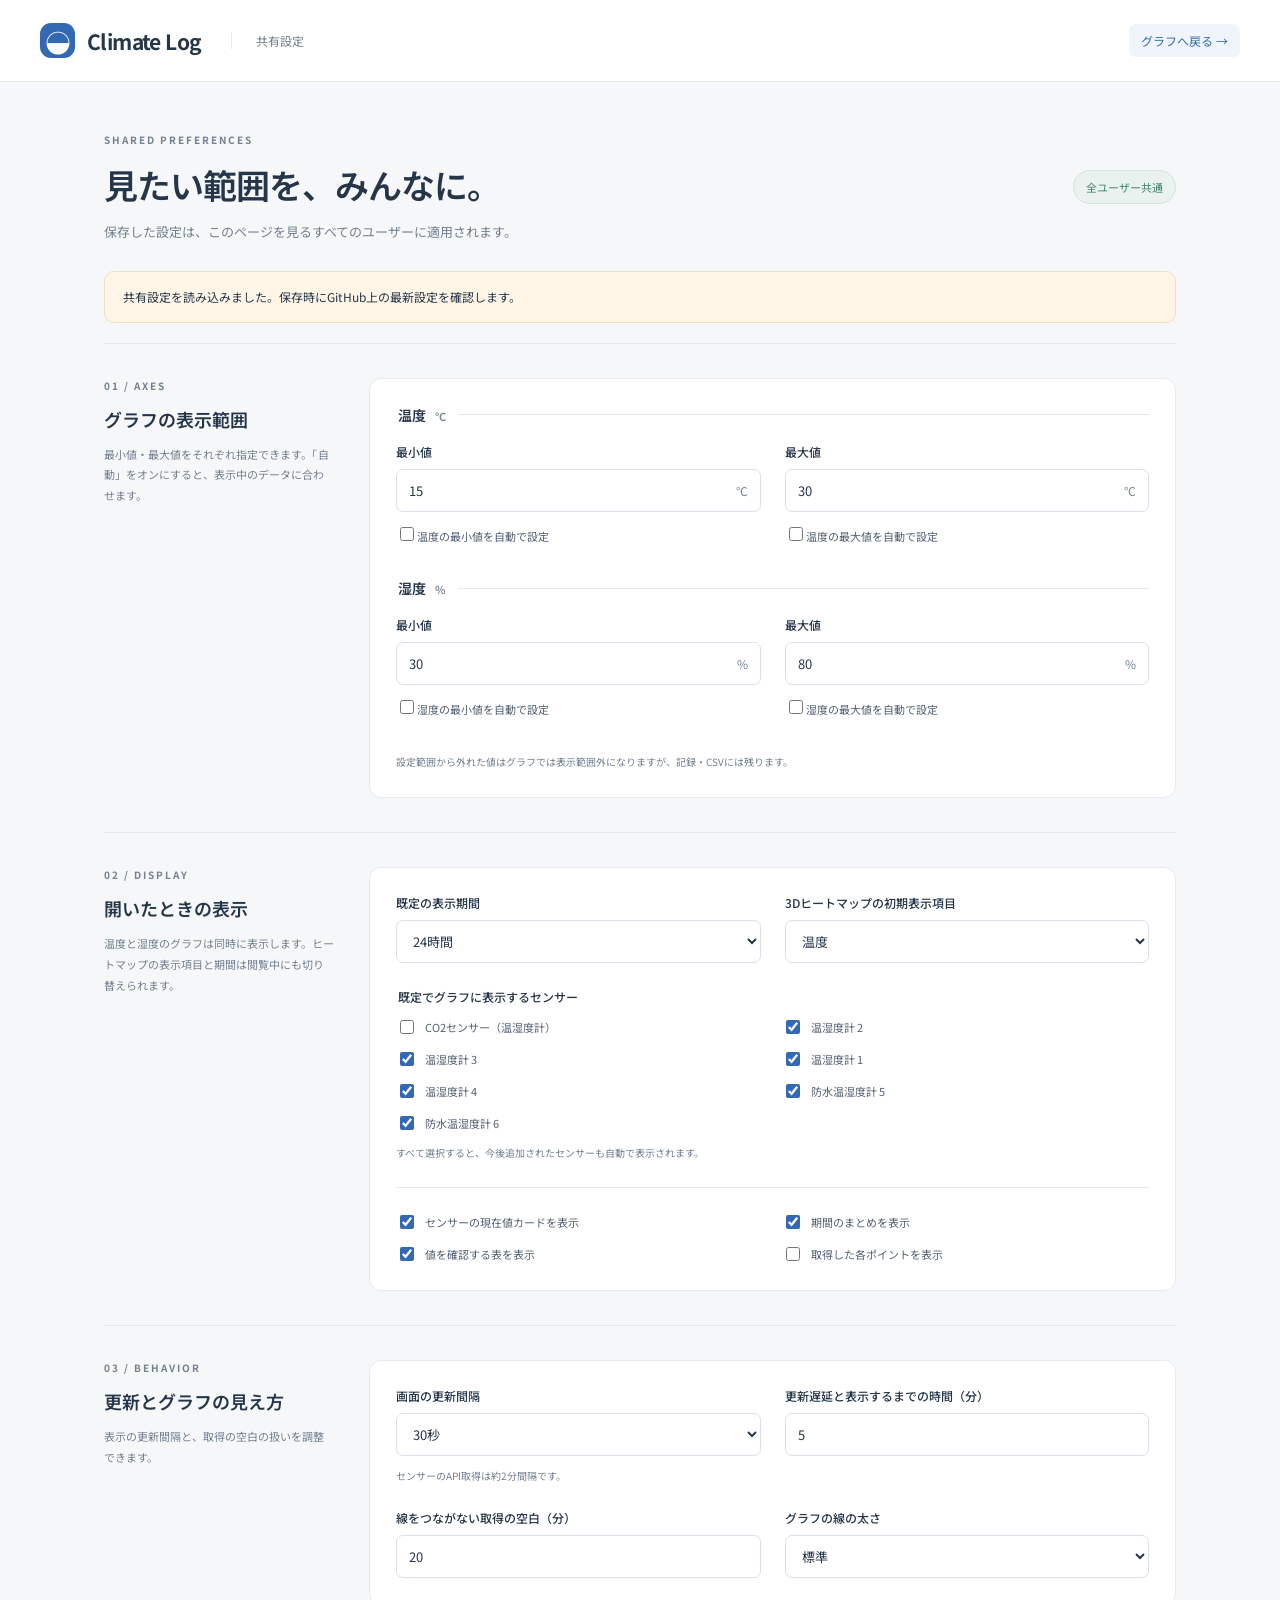
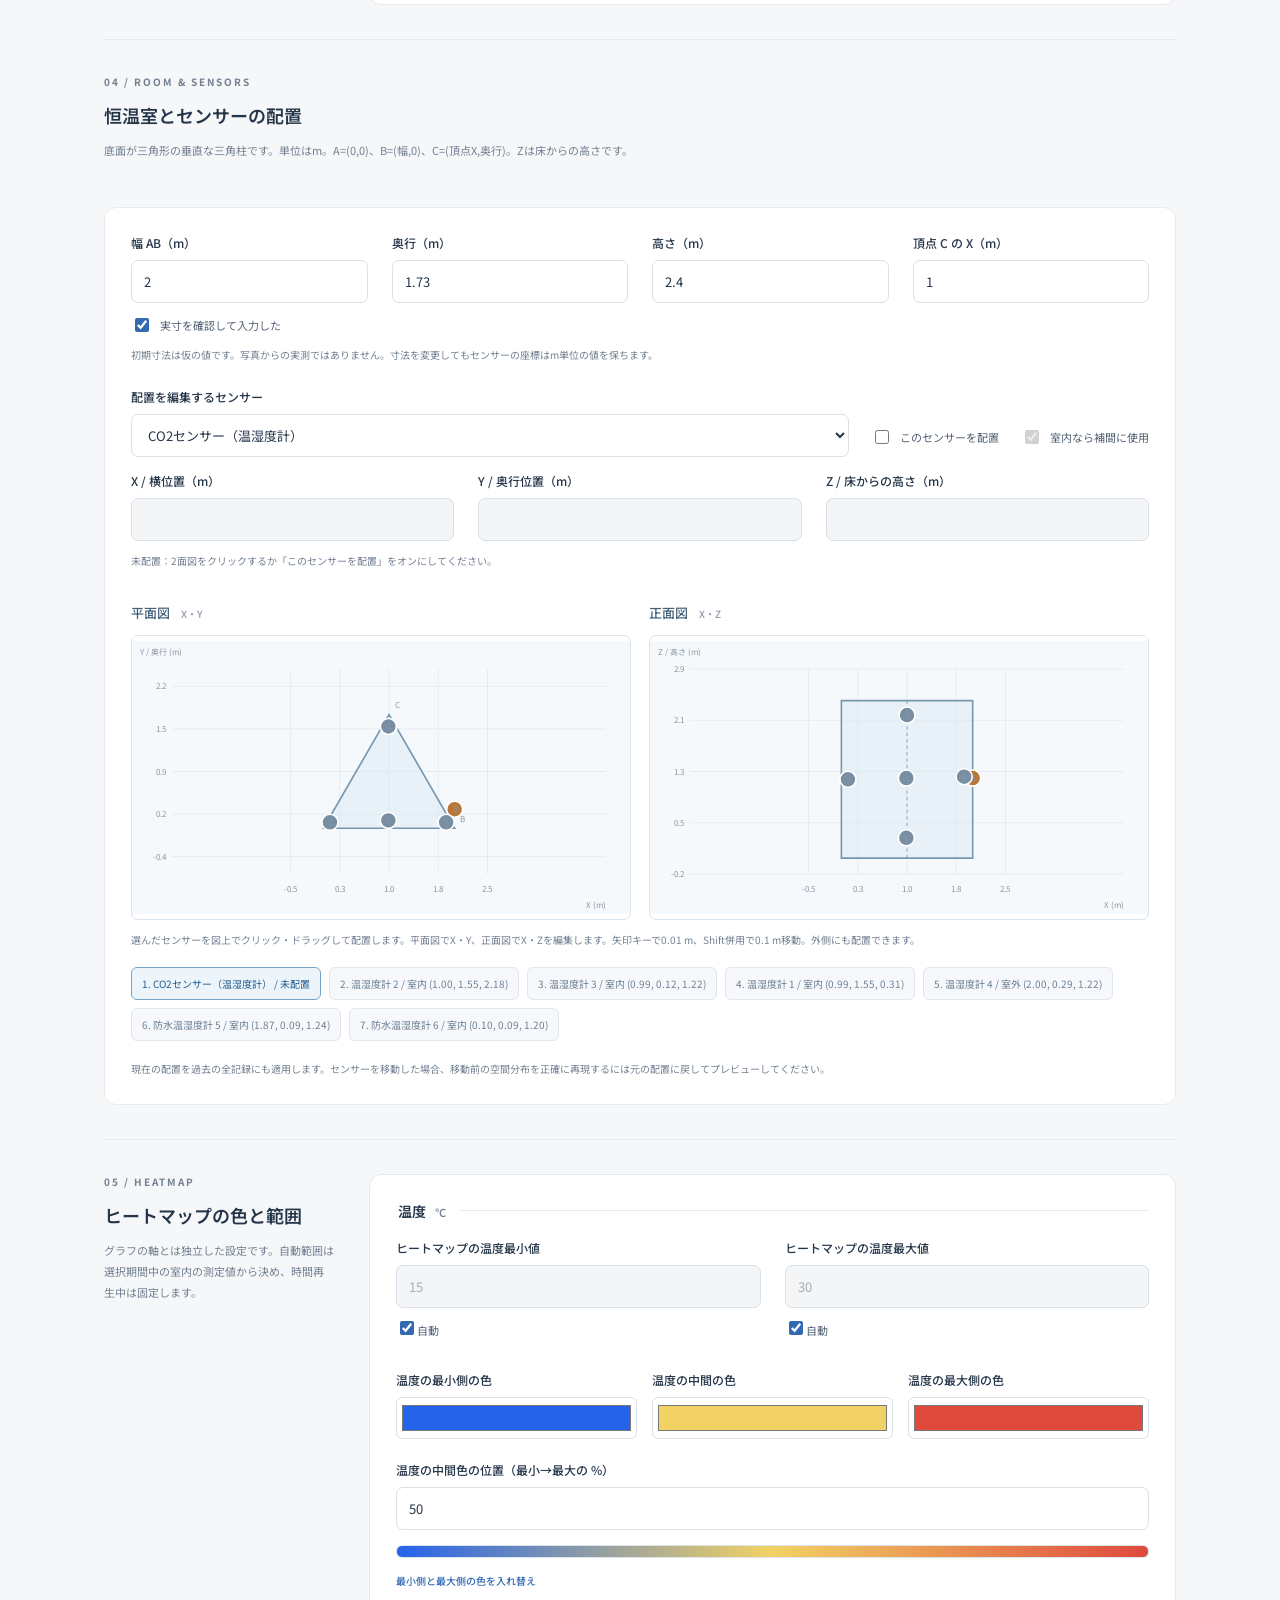
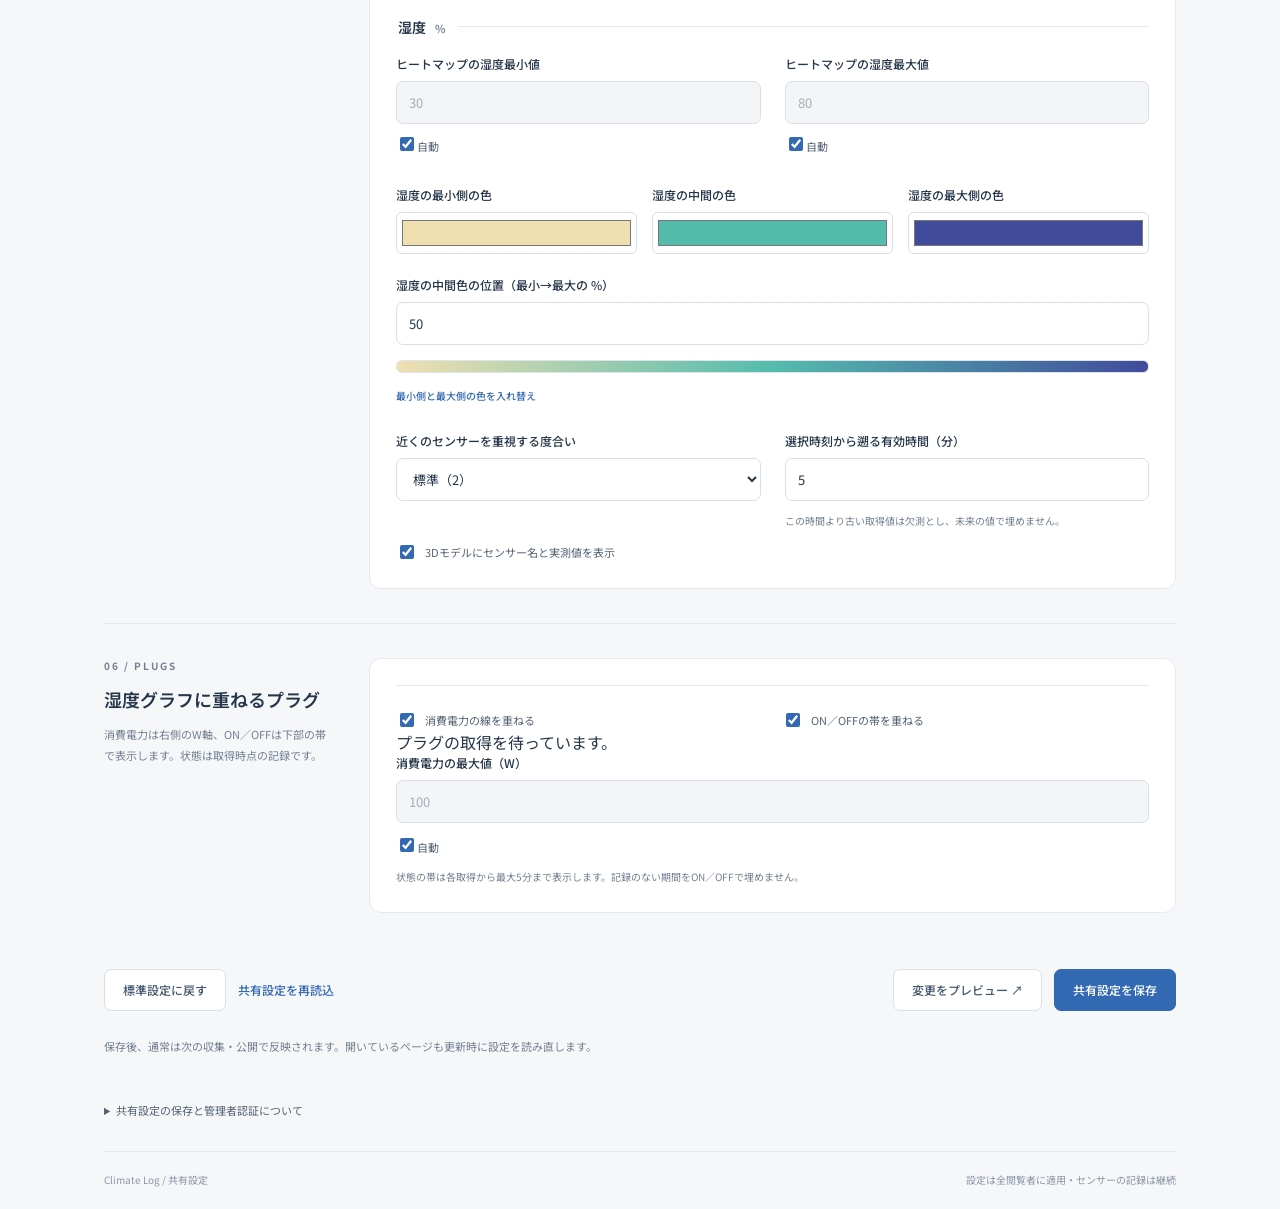
==== commit cb000b33: "Collect selected hub and plugs, exclude CO2, and name 3D sensors" ====
--- a/docs/settings.html
+++ b/docs/settings.html
@@ -1,6 +1,6 @@
 <!doctype html>
 <html lang="ja">
-<head><meta charset="utf-8"><meta name="viewport" content="width=device-width,initial-scale=1"><meta name="color-scheme" content="light"><meta name="description" content="Climate Logの全閲覧者に適用する共有表示設定。"><title>共有設定 — Climate Log</title><link rel="stylesheet" href="./style.css?v=6"></head>
+<head><meta charset="utf-8"><meta name="viewport" content="width=device-width,initial-scale=1"><meta name="color-scheme" content="light"><meta name="description" content="Climate Logの全閲覧者に適用する共有表示設定。"><title>共有設定 — Climate Log</title><link rel="stylesheet" href="./style.css?v=7"></head>
 <body>
   <header class="topbar"><a class="brand" href="./"><span class="brand-icon" aria-hidden="true">◒</span> Climate Log</a><span class="top-caption">共有設定</span><a class="settings-link" href="./">グラフへ戻る →</a></header>
   <main class="settings-main">
@@ -33,12 +33,13 @@
       <div class="room-fields form-grid"><div class="field"><label for="room-width">幅 AB（m）</label><input id="room-width" type="number" min="0.1" max="100" step="0.01" value="2" required></div><div class="field"><label for="room-depth">奥行（m）</label><input id="room-depth" type="number" min="0.1" max="100" step="0.01" value="2" required></div><div class="field"><label for="room-height">高さ（m）</label><input id="room-height" type="number" min="0.1" max="100" step="0.01" value="2.4" required></div><div class="field"><label for="room-apexX">頂点 C の X（m）</label><input id="room-apexX" type="number" min="0" max="100" step="0.01" value="0" required></div></div><label class="check"><input id="room-confirmed" type="checkbox">実寸を確認して入力した</label><p class="field-hint">初期寸法は仮の値です。写真からの実測ではありません。寸法を変更してもセンサーの座標はm単位の値を保ちます。</p>
       <div class="placement-selection"><div class="field"><label for="placement-sensor">配置を編集するセンサー</label><select id="placement-sensor"></select></div><label class="check"><input id="position-placed" type="checkbox">このセンサーを配置</label><label class="check"><input id="position-enabled" type="checkbox" checked>室内なら補間に使用</label></div>
       <div class="position-fields form-grid"><div class="field"><label for="position-x">X / 横位置（m）</label><input id="position-x" type="number" min="-100" max="200" step="any" disabled></div><div class="field"><label for="position-y">Y / 奥行位置（m）</label><input id="position-y" type="number" min="-100" max="200" step="any" disabled></div><div class="field"><label for="position-z">Z / 床からの高さ（m）</label><input id="position-z" type="number" min="-100" max="200" step="any" disabled></div></div><p id="position-location" class="field-hint"></p><div class="orthographic-views"><div><h3>平面図 <span>X・Y</span></h3><svg id="placement-plan" tabindex="0" viewBox="0 0 620 340" preserveAspectRatio="xMidYMid meet" role="img" aria-label="センサー配置の平面図"></svg></div><div><h3>正面図 <span>X・Z</span></h3><svg id="placement-front" tabindex="0" viewBox="0 0 620 340" preserveAspectRatio="xMidYMid meet" role="img" aria-label="センサー配置の正面図"></svg></div></div><p class="field-hint">選んだセンサーを図上でクリック・ドラッグして配置します。平面図でX・Y、正面図でX・Zを編集します。矢印キーで0.01 m、Shift併用で0.1 m移動。外側にも配置できます。</p><div id="placement-summary" class="placement-summary"></div><p class="field-hint">現在の配置を過去の全記録にも適用します。センサーを移動した場合、移動前の空間分布を正確に再現するには元の配置に戻してプレビューしてください。</p></div></section>
-      <section class="settings-section" aria-labelledby="heat-settings-title"><div class="settings-section-title"><p class="eyebrow">05 / HEATMAP</p><h2 id="heat-settings-title">ヒートマップの色と範囲</h2><p>グラフの軸とは独立した設定です。自動範囲は選択期間中の室内の測定値から決め、時間再生中は固定します。</p></div><div class="settings-section-body"><fieldset class="axis-card heat-colors-card"><legend>温度 <span>°C</span></legend><div class="axis-fields"><div class="field"><label for="heat-temperature-min">ヒートマップの温度最小値</label><input id="heat-temperature-min" type="number" min="-100" max="150" step="0.1" value="15" disabled><label class="check"><input id="heat-temperature-min-auto" type="checkbox" checked>自動</label></div><div class="field"><label for="heat-temperature-max">ヒートマップの温度最大値</label><input id="heat-temperature-max" type="number" min="-100" max="150" step="0.1" value="30" disabled><label class="check"><input id="heat-temperature-max-auto" type="checkbox" checked>自動</label></div></div><div class="color-fields"><div class="field"><label for="heat-temperature-low">温度の最小側の色</label><input id="heat-temperature-low" type="color" value="#2563eb"></div><div class="field"><label for="heat-temperature-mid">温度の中間の色</label><input id="heat-temperature-mid" type="color" value="#2563eb"></div><div class="field"><label for="heat-temperature-high">温度の最大側の色</label><input id="heat-temperature-high" type="color" value="#2563eb"></div></div><div class="field"><label for="heat-temperature-midpoint">温度の中間色の位置（最小→最大の %）</label><input id="heat-temperature-midpoint" type="number" min="1" max="99" step="1" value="50"></div><div id="heat-temperature-preview" class="color-preview" aria-label="温度の配色プレビュー"></div><button type="button" class="text-button" data-reverse-colors="temperature">最小側と最大側の色を入れ替え</button></fieldset><fieldset class="axis-card heat-colors-card"><legend>湿度 <span>%</span></legend><div class="axis-fields"><div class="field"><label for="heat-humidity-min">ヒートマップの湿度最小値</label><input id="heat-humidity-min" type="number" min="0" max="100" step="0.1" value="30" disabled><label class="check"><input id="heat-humidity-min-auto" type="checkbox" checked>自動</label></div><div class="field"><label for="heat-humidity-max">ヒートマップの湿度最大値</label><input id="heat-humidity-max" type="number" min="0" max="100" step="0.1" value="80" disabled><label class="check"><input id="heat-humidity-max-auto" type="checkbox" checked>自動</label></div></div><div class="color-fields"><div class="field"><label for="heat-humidity-low">湿度の最小側の色</label><input id="heat-humidity-low" type="color" value="#2563eb"></div><div class="field"><label for="heat-humidity-mid">湿度の中間の色</label><input id="heat-humidity-mid" type="color" value="#2563eb"></div><div class="field"><label for="heat-humidity-high">湿度の最大側の色</label><input id="heat-humidity-high" type="color" value="#2563eb"></div></div><div class="field"><label for="heat-humidity-midpoint">湿度の中間色の位置（最小→最大の %）</label><input id="heat-humidity-midpoint" type="number" min="1" max="99" step="1" value="50"></div><div id="heat-humidity-preview" class="color-preview" aria-label="湿度の配色プレビュー"></div><button type="button" class="text-button" data-reverse-colors="humidity">最小側と最大側の色を入れ替え</button></fieldset><div class="form-grid"><div class="field"><label for="heat-power">近くのセンサーを重視する度合い</label><select id="heat-power"><option value="1">弱い（1）</option><option value="2" selected>標準（2）</option><option value="3">強い（3）</option><option value="4">とても強い（4）</option></select></div><div class="field"><label for="heat-maxAge">選択時刻から遡る有効時間（分）</label><input id="heat-maxAge" type="number" min="1" max="60" step="1" value="5"><p class="field-hint">この時間より古い取得値は欠測とし、未来の値で埋めません。</p></div></div><label class="check"><input id="heat-showLabels" type="checkbox" checked>3Dモデルにセンサー番号と実測値を表示</label></div></section>
+      <section class="settings-section" aria-labelledby="heat-settings-title"><div class="settings-section-title"><p class="eyebrow">05 / HEATMAP</p><h2 id="heat-settings-title">ヒートマップの色と範囲</h2><p>グラフの軸とは独立した設定です。自動範囲は選択期間中の室内の測定値から決め、時間再生中は固定します。</p></div><div class="settings-section-body"><fieldset class="axis-card heat-colors-card"><legend>温度 <span>°C</span></legend><div class="axis-fields"><div class="field"><label for="heat-temperature-min">ヒートマップの温度最小値</label><input id="heat-temperature-min" type="number" min="-100" max="150" step="0.1" value="15" disabled><label class="check"><input id="heat-temperature-min-auto" type="checkbox" checked>自動</label></div><div class="field"><label for="heat-temperature-max">ヒートマップの温度最大値</label><input id="heat-temperature-max" type="number" min="-100" max="150" step="0.1" value="30" disabled><label class="check"><input id="heat-temperature-max-auto" type="checkbox" checked>自動</label></div></div><div class="color-fields"><div class="field"><label for="heat-temperature-low">温度の最小側の色</label><input id="heat-temperature-low" type="color" value="#2563eb"></div><div class="field"><label for="heat-temperature-mid">温度の中間の色</label><input id="heat-temperature-mid" type="color" value="#2563eb"></div><div class="field"><label for="heat-temperature-high">温度の最大側の色</label><input id="heat-temperature-high" type="color" value="#2563eb"></div></div><div class="field"><label for="heat-temperature-midpoint">温度の中間色の位置（最小→最大の %）</label><input id="heat-temperature-midpoint" type="number" min="1" max="99" step="1" value="50"></div><div id="heat-temperature-preview" class="color-preview" aria-label="温度の配色プレビュー"></div><button type="button" class="text-button" data-reverse-colors="temperature">最小側と最大側の色を入れ替え</button></fieldset><fieldset class="axis-card heat-colors-card"><legend>湿度 <span>%</span></legend><div class="axis-fields"><div class="field"><label for="heat-humidity-min">ヒートマップの湿度最小値</label><input id="heat-humidity-min" type="number" min="0" max="100" step="0.1" value="30" disabled><label class="check"><input id="heat-humidity-min-auto" type="checkbox" checked>自動</label></div><div class="field"><label for="heat-humidity-max">ヒートマップの湿度最大値</label><input id="heat-humidity-max" type="number" min="0" max="100" step="0.1" value="80" disabled><label class="check"><input id="heat-humidity-max-auto" type="checkbox" checked>自動</label></div></div><div class="color-fields"><div class="field"><label for="heat-humidity-low">湿度の最小側の色</label><input id="heat-humidity-low" type="color" value="#2563eb"></div><div class="field"><label for="heat-humidity-mid">湿度の中間の色</label><input id="heat-humidity-mid" type="color" value="#2563eb"></div><div class="field"><label for="heat-humidity-high">湿度の最大側の色</label><input id="heat-humidity-high" type="color" value="#2563eb"></div></div><div class="field"><label for="heat-humidity-midpoint">湿度の中間色の位置（最小→最大の %）</label><input id="heat-humidity-midpoint" type="number" min="1" max="99" step="1" value="50"></div><div id="heat-humidity-preview" class="color-preview" aria-label="湿度の配色プレビュー"></div><button type="button" class="text-button" data-reverse-colors="humidity">最小側と最大側の色を入れ替え</button></fieldset><div class="form-grid"><div class="field"><label for="heat-power">近くのセンサーを重視する度合い</label><select id="heat-power"><option value="1">弱い（1）</option><option value="2" selected>標準（2）</option><option value="3">強い（3）</option><option value="4">とても強い（4）</option></select></div><div class="field"><label for="heat-maxAge">選択時刻から遡る有効時間（分）</label><input id="heat-maxAge" type="number" min="1" max="60" step="1" value="5"><p class="field-hint">この時間より古い取得値は欠測とし、未来の値で埋めません。</p></div></div><label class="check"><input id="heat-showLabels" type="checkbox" checked>3Dモデルにセンサー名と実測値を表示</label></div></section>
+      <section class="settings-section" aria-labelledby="plugs-title"><div class="settings-section-title"><p class="eyebrow">06 / PLUGS</p><h2 id="plugs-title">湿度グラフに重ねるプラグ</h2><p>消費電力は右側のW軸、ON／OFFは下部の帯で表示します。状態は取得時点の記録です。</p></div><div class="settings-section-body"><div class="toggle-grid"><label class="check"><input id="plug-showPower" type="checkbox" checked>消費電力の線を重ねる</label><label class="check"><input id="plug-showState" type="checkbox" checked>ON／OFFの帯を重ねる</label></div><div id="settings-plugs" class="settings-sensors"></div><div class="field"><label for="plug-powerMax">消費電力の最大値（W）</label><input id="plug-powerMax" type="number" min="0.1" max="100000" step="0.1" value="100" disabled><label class="check"><input id="plug-powerMax-auto" type="checkbox" checked>自動</label></div><p class="field-hint">状態の帯は各取得から最大5分まで表示します。記録のない期間をON／OFFで埋めません。</p></div></section>
       <div class="settings-actions"><div><button id="reset-settings" class="secondary-button" type="button">標準設定に戻す</button><button id="reload-settings" class="text-button" type="button">共有設定を再読込</button></div><div><button id="preview-settings" class="secondary-button" type="button">変更をプレビュー ↗</button><button id="save-settings" class="primary-button" type="submit" disabled>共有設定を保存</button></div><p>保存後、通常は次の収集・公開で反映されます。開いているページも更新時に設定を読み直します。</p></div>
     </form>
     <details class="settings-help"><summary>共有設定の保存と管理者認証について</summary><p>設定の閲覧とプレビューは誰でも利用できます。保存には、このリポジトリへ書き込みできるGitHubアカウントの認証が必要です。認証情報は保存する際にGitHubへ直接送信し、このサイトの保存データには含めません。</p><p>設定を直接編集する場合は、<a href="https://github.com/nbbbnbbb/switchbot-climate/edit/main/docs/settings.json" target="_blank" rel="noopener noreferrer">GitHubの設定ファイル</a>からも変更できます。</p></details>
     <footer><span>Climate Log / 共有設定</span><span>設定は全閲覧者に適用・センサーの記録は継続</span></footer>
   </main>
   <dialog id="admin-dialog" aria-labelledby="admin-title"><form id="admin-form"><div class="dialog-heading"><div><p class="eyebrow">ADMIN ACCESS</p><h2 id="admin-title">共有設定を保存</h2></div><button id="close-admin" type="button" class="icon-button" aria-label="認証画面を閉じる">×</button></div><p>GitHubの書き込み権限で認証します。この設定は、すべての閲覧者の表示に適用されます。</p><label for="admin-token">GitHubアクセストークン</label><input id="admin-token" type="password" autocomplete="off" spellcheck="false" data-1p-ignore data-lpignore="true" required placeholder="github_pat_…"><p class="field-hint">トークンはこの保存処理にだけ使い、ブラウザーや公開ファイルには保存しません。SwitchBotのToken・Secretとは別です。</p><details><summary>GitHubトークンの準備方法</summary><ol><li><a href="https://github.com/settings/personal-access-tokens/new" target="_blank" rel="noopener noreferrer">GitHubでFine-grained tokenを作成</a></li><li>Repository accessで「Only select repositories」を選び、<strong>switchbot-climate</strong>だけを指定</li><li>Repository permissionsの<strong>Contents → Read and write</strong>を指定</li><li>作成したトークンをこの入力欄へ貼り付け</li></ol><p>必要な権限はこのリポジトリのContentsだけです。</p></details><div id="admin-error" class="form-error" role="alert" hidden></div><button id="confirm-save" class="primary-button" type="submit">認証して全員に保存</button></form></dialog>
-  <script type="module" src="./settings-page.mjs?v=5"></script>
+  <script type="module" src="./settings-page.mjs?v=7"></script>
 </body></html>
--- a/docs/style.css
+++ b/docs/style.css
@@ -10,3 +10,6 @@
 
 .history-panel{margin-bottom:30px}.history-panel .panel-heading{gap:18px;align-items:center;flex-wrap:wrap;margin-bottom:12px}.history-range{display:block;text-align:right;margin:0 0 16px;line-height:1.6}.time-grid{stroke:#becbd8;stroke-width:.7;vector-effect:non-scaling-stroke}.time-grid.whole-hour{stroke:#93a7b9;stroke-width:1}.time-tick{font-variant-numeric:tabular-nums}
 @media(max-width:700px){.history-panel .panel-heading{align-items:flex-start;flex-direction:column;gap:15px}.history-panel .periods{width:100%}.history-range{font-size:10px;text-align:left}.history-panel .periods button{min-width:44px;padding:7px 8px}}
+.metric-chart h3 small{display:block;font-size:10px;font-weight:400;color:#738092;margin-top:6px}.plug-legend{margin-top:12px;border-top:1px solid var(--line);padding-top:14px}.plug-note{margin:0 0 14px}.plug-lane-label,.plug-state-label{font-size:8px!important}.power-tick{fill:#9a6f46!important}.plug-power{stroke-width:2;fill:none}.plug-card .value{font-size:29px}.plug-legend label{line-height:1.8}.plug-note[hidden]{display:none}
+
+.metric-chart h3{min-height:60px}
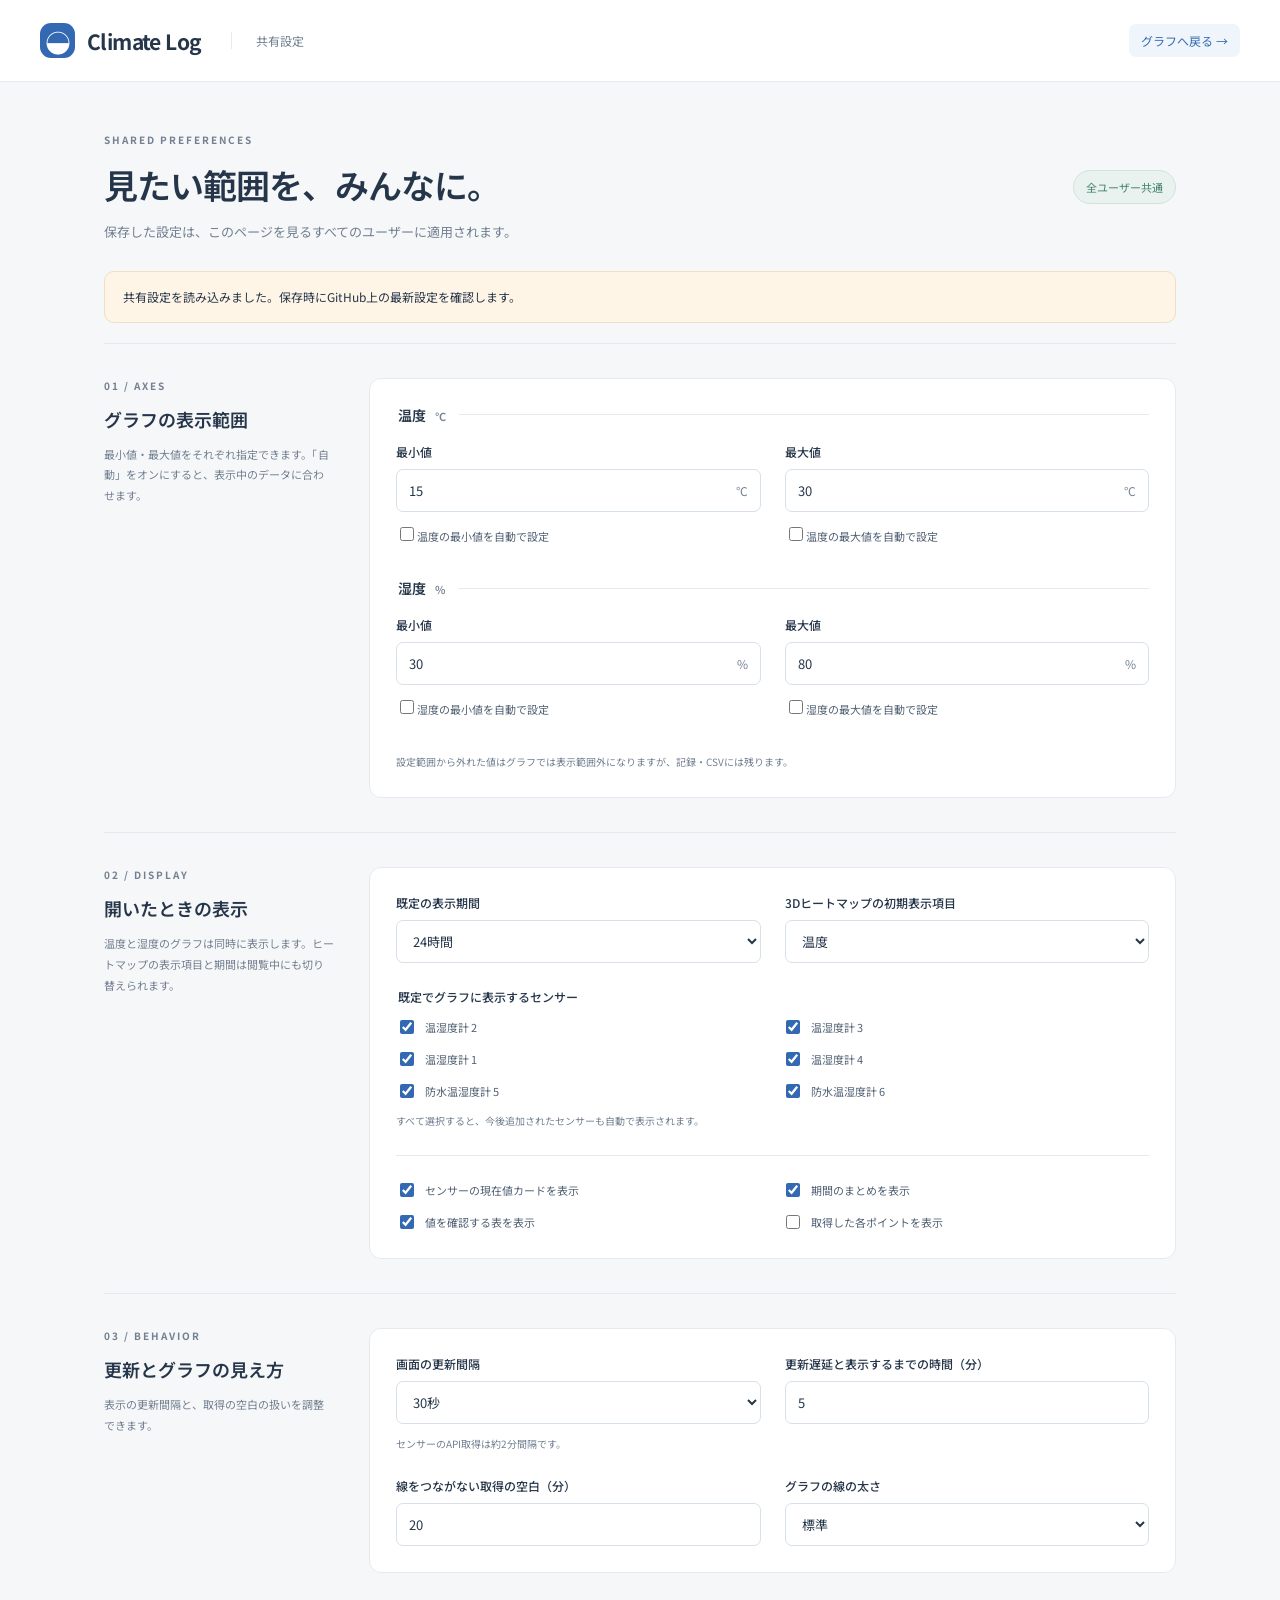
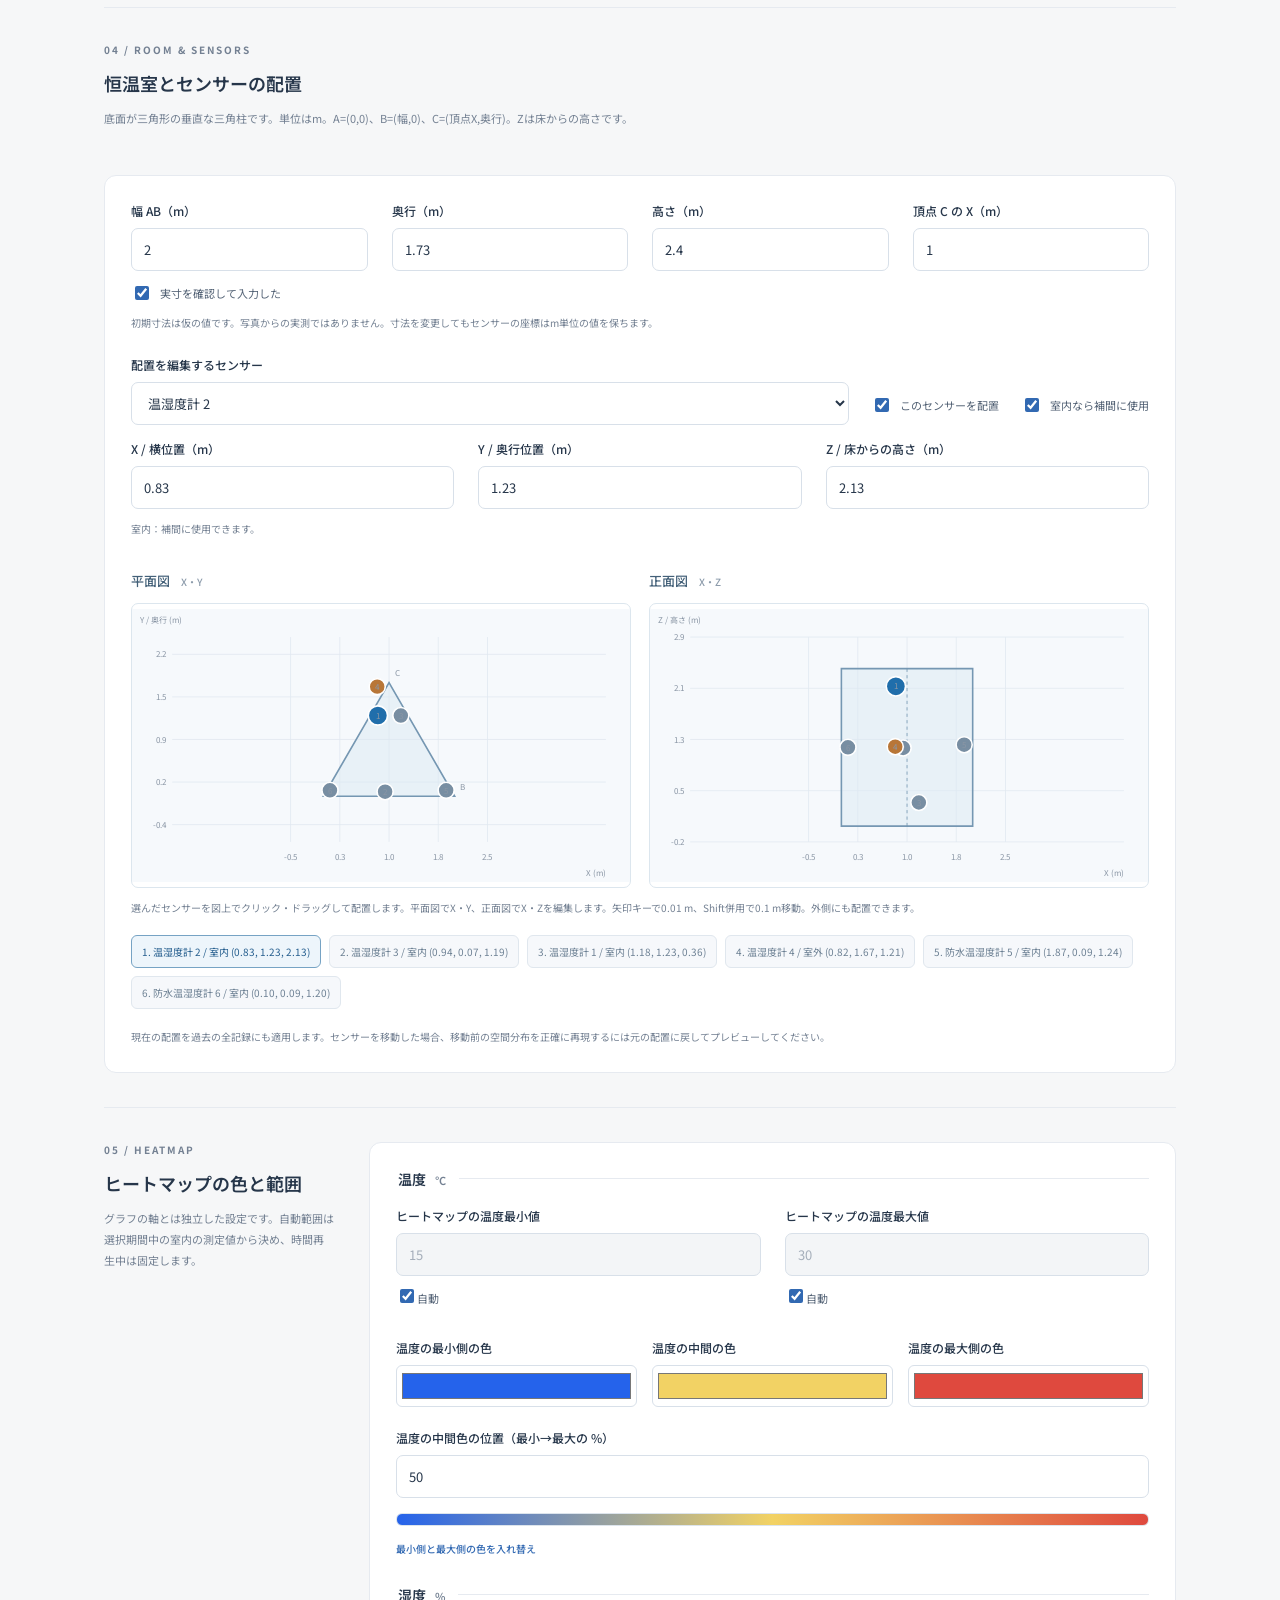
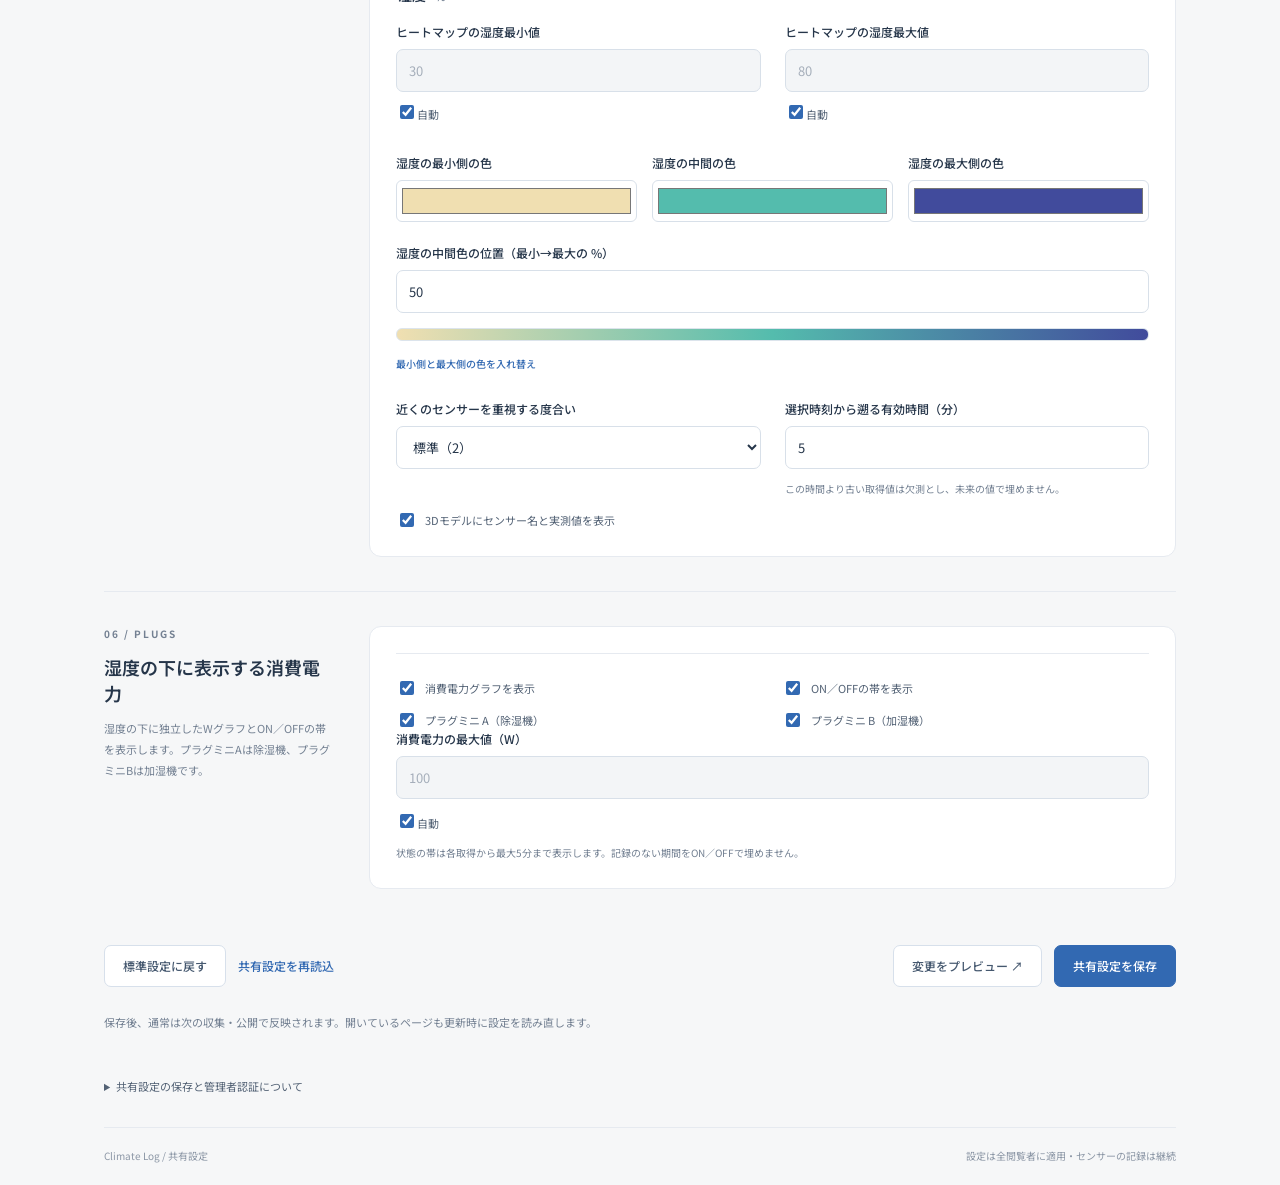
==== commit 827679dc: "Separate power charts, hide Hub Mini and face the chamber toward vertex C" ====
--- a/docs/settings.html
+++ b/docs/settings.html
@@ -1,6 +1,6 @@
 <!doctype html>
 <html lang="ja">
-<head><meta charset="utf-8"><meta name="viewport" content="width=device-width,initial-scale=1"><meta name="color-scheme" content="light"><meta name="description" content="Climate Logの全閲覧者に適用する共有表示設定。"><title>共有設定 — Climate Log</title><link rel="stylesheet" href="./style.css?v=7"></head>
+<head><meta charset="utf-8"><meta name="viewport" content="width=device-width,initial-scale=1"><meta name="color-scheme" content="light"><meta name="description" content="Climate Logの全閲覧者に適用する共有表示設定。"><title>共有設定 — Climate Log</title><link rel="stylesheet" href="./style.css?v=9"></head>
 <body>
   <header class="topbar"><a class="brand" href="./"><span class="brand-icon" aria-hidden="true">◒</span> Climate Log</a><span class="top-caption">共有設定</span><a class="settings-link" href="./">グラフへ戻る →</a></header>
   <main class="settings-main">
@@ -34,12 +34,12 @@
       <div class="placement-selection"><div class="field"><label for="placement-sensor">配置を編集するセンサー</label><select id="placement-sensor"></select></div><label class="check"><input id="position-placed" type="checkbox">このセンサーを配置</label><label class="check"><input id="position-enabled" type="checkbox" checked>室内なら補間に使用</label></div>
       <div class="position-fields form-grid"><div class="field"><label for="position-x">X / 横位置（m）</label><input id="position-x" type="number" min="-100" max="200" step="any" disabled></div><div class="field"><label for="position-y">Y / 奥行位置（m）</label><input id="position-y" type="number" min="-100" max="200" step="any" disabled></div><div class="field"><label for="position-z">Z / 床からの高さ（m）</label><input id="position-z" type="number" min="-100" max="200" step="any" disabled></div></div><p id="position-location" class="field-hint"></p><div class="orthographic-views"><div><h3>平面図 <span>X・Y</span></h3><svg id="placement-plan" tabindex="0" viewBox="0 0 620 340" preserveAspectRatio="xMidYMid meet" role="img" aria-label="センサー配置の平面図"></svg></div><div><h3>正面図 <span>X・Z</span></h3><svg id="placement-front" tabindex="0" viewBox="0 0 620 340" preserveAspectRatio="xMidYMid meet" role="img" aria-label="センサー配置の正面図"></svg></div></div><p class="field-hint">選んだセンサーを図上でクリック・ドラッグして配置します。平面図でX・Y、正面図でX・Zを編集します。矢印キーで0.01 m、Shift併用で0.1 m移動。外側にも配置できます。</p><div id="placement-summary" class="placement-summary"></div><p class="field-hint">現在の配置を過去の全記録にも適用します。センサーを移動した場合、移動前の空間分布を正確に再現するには元の配置に戻してプレビューしてください。</p></div></section>
       <section class="settings-section" aria-labelledby="heat-settings-title"><div class="settings-section-title"><p class="eyebrow">05 / HEATMAP</p><h2 id="heat-settings-title">ヒートマップの色と範囲</h2><p>グラフの軸とは独立した設定です。自動範囲は選択期間中の室内の測定値から決め、時間再生中は固定します。</p></div><div class="settings-section-body"><fieldset class="axis-card heat-colors-card"><legend>温度 <span>°C</span></legend><div class="axis-fields"><div class="field"><label for="heat-temperature-min">ヒートマップの温度最小値</label><input id="heat-temperature-min" type="number" min="-100" max="150" step="0.1" value="15" disabled><label class="check"><input id="heat-temperature-min-auto" type="checkbox" checked>自動</label></div><div class="field"><label for="heat-temperature-max">ヒートマップの温度最大値</label><input id="heat-temperature-max" type="number" min="-100" max="150" step="0.1" value="30" disabled><label class="check"><input id="heat-temperature-max-auto" type="checkbox" checked>自動</label></div></div><div class="color-fields"><div class="field"><label for="heat-temperature-low">温度の最小側の色</label><input id="heat-temperature-low" type="color" value="#2563eb"></div><div class="field"><label for="heat-temperature-mid">温度の中間の色</label><input id="heat-temperature-mid" type="color" value="#2563eb"></div><div class="field"><label for="heat-temperature-high">温度の最大側の色</label><input id="heat-temperature-high" type="color" value="#2563eb"></div></div><div class="field"><label for="heat-temperature-midpoint">温度の中間色の位置（最小→最大の %）</label><input id="heat-temperature-midpoint" type="number" min="1" max="99" step="1" value="50"></div><div id="heat-temperature-preview" class="color-preview" aria-label="温度の配色プレビュー"></div><button type="button" class="text-button" data-reverse-colors="temperature">最小側と最大側の色を入れ替え</button></fieldset><fieldset class="axis-card heat-colors-card"><legend>湿度 <span>%</span></legend><div class="axis-fields"><div class="field"><label for="heat-humidity-min">ヒートマップの湿度最小値</label><input id="heat-humidity-min" type="number" min="0" max="100" step="0.1" value="30" disabled><label class="check"><input id="heat-humidity-min-auto" type="checkbox" checked>自動</label></div><div class="field"><label for="heat-humidity-max">ヒートマップの湿度最大値</label><input id="heat-humidity-max" type="number" min="0" max="100" step="0.1" value="80" disabled><label class="check"><input id="heat-humidity-max-auto" type="checkbox" checked>自動</label></div></div><div class="color-fields"><div class="field"><label for="heat-humidity-low">湿度の最小側の色</label><input id="heat-humidity-low" type="color" value="#2563eb"></div><div class="field"><label for="heat-humidity-mid">湿度の中間の色</label><input id="heat-humidity-mid" type="color" value="#2563eb"></div><div class="field"><label for="heat-humidity-high">湿度の最大側の色</label><input id="heat-humidity-high" type="color" value="#2563eb"></div></div><div class="field"><label for="heat-humidity-midpoint">湿度の中間色の位置（最小→最大の %）</label><input id="heat-humidity-midpoint" type="number" min="1" max="99" step="1" value="50"></div><div id="heat-humidity-preview" class="color-preview" aria-label="湿度の配色プレビュー"></div><button type="button" class="text-button" data-reverse-colors="humidity">最小側と最大側の色を入れ替え</button></fieldset><div class="form-grid"><div class="field"><label for="heat-power">近くのセンサーを重視する度合い</label><select id="heat-power"><option value="1">弱い（1）</option><option value="2" selected>標準（2）</option><option value="3">強い（3）</option><option value="4">とても強い（4）</option></select></div><div class="field"><label for="heat-maxAge">選択時刻から遡る有効時間（分）</label><input id="heat-maxAge" type="number" min="1" max="60" step="1" value="5"><p class="field-hint">この時間より古い取得値は欠測とし、未来の値で埋めません。</p></div></div><label class="check"><input id="heat-showLabels" type="checkbox" checked>3Dモデルにセンサー名と実測値を表示</label></div></section>
-      <section class="settings-section" aria-labelledby="plugs-title"><div class="settings-section-title"><p class="eyebrow">06 / PLUGS</p><h2 id="plugs-title">湿度グラフに重ねるプラグ</h2><p>消費電力は右側のW軸、ON／OFFは下部の帯で表示します。状態は取得時点の記録です。</p></div><div class="settings-section-body"><div class="toggle-grid"><label class="check"><input id="plug-showPower" type="checkbox" checked>消費電力の線を重ねる</label><label class="check"><input id="plug-showState" type="checkbox" checked>ON／OFFの帯を重ねる</label></div><div id="settings-plugs" class="settings-sensors"></div><div class="field"><label for="plug-powerMax">消費電力の最大値（W）</label><input id="plug-powerMax" type="number" min="0.1" max="100000" step="0.1" value="100" disabled><label class="check"><input id="plug-powerMax-auto" type="checkbox" checked>自動</label></div><p class="field-hint">状態の帯は各取得から最大5分まで表示します。記録のない期間をON／OFFで埋めません。</p></div></section>
+      <section class="settings-section" aria-labelledby="plugs-title"><div class="settings-section-title"><p class="eyebrow">06 / PLUGS</p><h2 id="plugs-title">湿度の下に表示する消費電力</h2><p>湿度の下に独立したWグラフとON／OFFの帯を表示します。プラグミニAは除湿機、プラグミニBは加湿機です。</p></div><div class="settings-section-body"><div class="toggle-grid"><label class="check"><input id="plug-showPower" type="checkbox" checked>消費電力グラフを表示</label><label class="check"><input id="plug-showState" type="checkbox" checked>ON／OFFの帯を表示</label></div><div id="settings-plugs" class="settings-sensors"></div><div class="field"><label for="plug-powerMax">消費電力の最大値（W）</label><input id="plug-powerMax" type="number" min="0.1" max="100000" step="0.1" value="100" disabled><label class="check"><input id="plug-powerMax-auto" type="checkbox" checked>自動</label></div><p class="field-hint">状態の帯は各取得から最大5分まで表示します。記録のない期間をON／OFFで埋めません。</p></div></section>
       <div class="settings-actions"><div><button id="reset-settings" class="secondary-button" type="button">標準設定に戻す</button><button id="reload-settings" class="text-button" type="button">共有設定を再読込</button></div><div><button id="preview-settings" class="secondary-button" type="button">変更をプレビュー ↗</button><button id="save-settings" class="primary-button" type="submit" disabled>共有設定を保存</button></div><p>保存後、通常は次の収集・公開で反映されます。開いているページも更新時に設定を読み直します。</p></div>
     </form>
     <details class="settings-help"><summary>共有設定の保存と管理者認証について</summary><p>設定の閲覧とプレビューは誰でも利用できます。保存には、このリポジトリへ書き込みできるGitHubアカウントの認証が必要です。認証情報は保存する際にGitHubへ直接送信し、このサイトの保存データには含めません。</p><p>設定を直接編集する場合は、<a href="https://github.com/nbbbnbbb/switchbot-climate/edit/main/docs/settings.json" target="_blank" rel="noopener noreferrer">GitHubの設定ファイル</a>からも変更できます。</p></details>
     <footer><span>Climate Log / 共有設定</span><span>設定は全閲覧者に適用・センサーの記録は継続</span></footer>
   </main>
   <dialog id="admin-dialog" aria-labelledby="admin-title"><form id="admin-form"><div class="dialog-heading"><div><p class="eyebrow">ADMIN ACCESS</p><h2 id="admin-title">共有設定を保存</h2></div><button id="close-admin" type="button" class="icon-button" aria-label="認証画面を閉じる">×</button></div><p>GitHubの書き込み権限で認証します。この設定は、すべての閲覧者の表示に適用されます。</p><label for="admin-token">GitHubアクセストークン</label><input id="admin-token" type="password" autocomplete="off" spellcheck="false" data-1p-ignore data-lpignore="true" required placeholder="github_pat_…"><p class="field-hint">トークンはこの保存処理にだけ使い、ブラウザーや公開ファイルには保存しません。SwitchBotのToken・Secretとは別です。</p><details><summary>GitHubトークンの準備方法</summary><ol><li><a href="https://github.com/settings/personal-access-tokens/new" target="_blank" rel="noopener noreferrer">GitHubでFine-grained tokenを作成</a></li><li>Repository accessで「Only select repositories」を選び、<strong>switchbot-climate</strong>だけを指定</li><li>Repository permissionsの<strong>Contents → Read and write</strong>を指定</li><li>作成したトークンをこの入力欄へ貼り付け</li></ol><p>必要な権限はこのリポジトリのContentsだけです。</p></details><div id="admin-error" class="form-error" role="alert" hidden></div><button id="confirm-save" class="primary-button" type="submit">認証して全員に保存</button></form></dialog>
-  <script type="module" src="./settings-page.mjs?v=7"></script>
+  <script type="module" src="./settings-page.mjs?v=9"></script>
 </body></html>
--- a/docs/style.css
+++ b/docs/style.css
@@ -12,4 +12,10 @@
 @media(max-width:700px){.history-panel .panel-heading{align-items:flex-start;flex-direction:column;gap:15px}.history-panel .periods{width:100%}.history-range{font-size:10px;text-align:left}.history-panel .periods button{min-width:44px;padding:7px 8px}}
 .metric-chart h3 small{display:block;font-size:10px;font-weight:400;color:#738092;margin-top:6px}.plug-legend{margin-top:12px;border-top:1px solid var(--line);padding-top:14px}.plug-note{margin:0 0 14px}.plug-lane-label,.plug-state-label{font-size:8px!important}.power-tick{fill:#9a6f46!important}.plug-power{stroke-width:2;fill:none}.plug-card .value{font-size:29px}.plug-legend label{line-height:1.8}.plug-note[hidden]{display:none}
 
-.metric-chart h3{min-height:60px}
+.metric-chart h3{min-height:46px}
+
+.dashboard-main{padding-top:24px}.dashboard-status{display:flex;justify-content:flex-end;margin-bottom:18px}.dashboard-status .connection{padding-top:0;max-width:none}
+
+/* Power is a separate, time-aligned plot directly below humidity. */
+.humidity-column{min-width:0}.power-chart{margin-top:18px;border-top:1px solid var(--line);padding-top:2px}.power-chart h3{font-size:13px;min-height:0;margin:0 0 8px;padding:12px 0 8px;border-bottom:0}.power-chart .power-wrap,.power-chart #chart-power{height:110px;min-height:110px}.power-chart .plug-states-wrap{position:relative;width:100%;margin-top:5px}.power-chart #chart-plug-states{display:block;width:100%;height:50px;min-height:0}.power-chart .plug-legend{gap:8px 14px;min-height:0;margin-top:6px;padding:8px 0 6px;border-top:0}.power-chart .plug-note{font-size:9px;line-height:1.8;margin:2px 0 0}.power-chart[hidden],.power-wrap[hidden],.plug-states-wrap[hidden]{display:none}.power-chart .chart-empty{font-size:11px}.power-chart .tooltip{z-index:5}.power-chart .series{stroke-width:2}.power-chart svg text{font-size:10px}
+@media(max-width:700px){.power-chart .power-wrap,.power-chart #chart-power{height:100px;min-height:100px}.power-chart .plug-legend label{font-size:10px}}
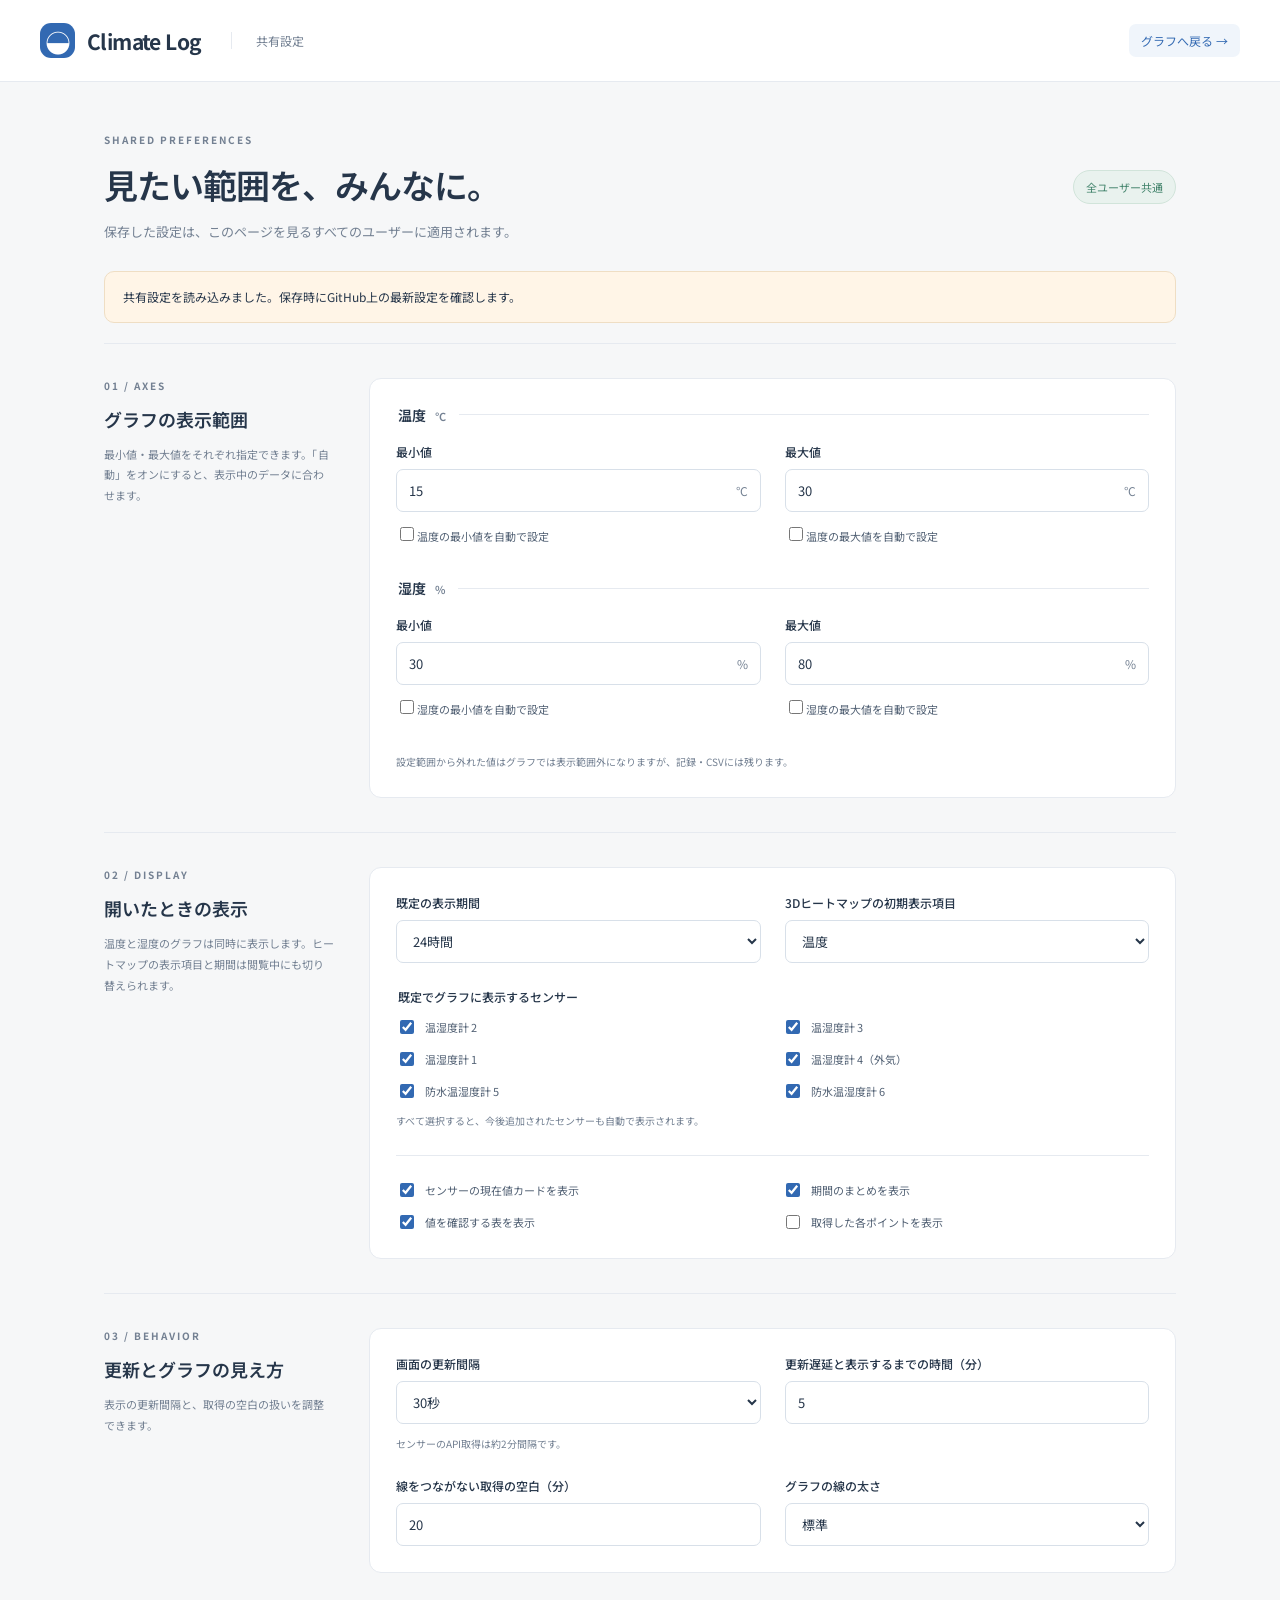
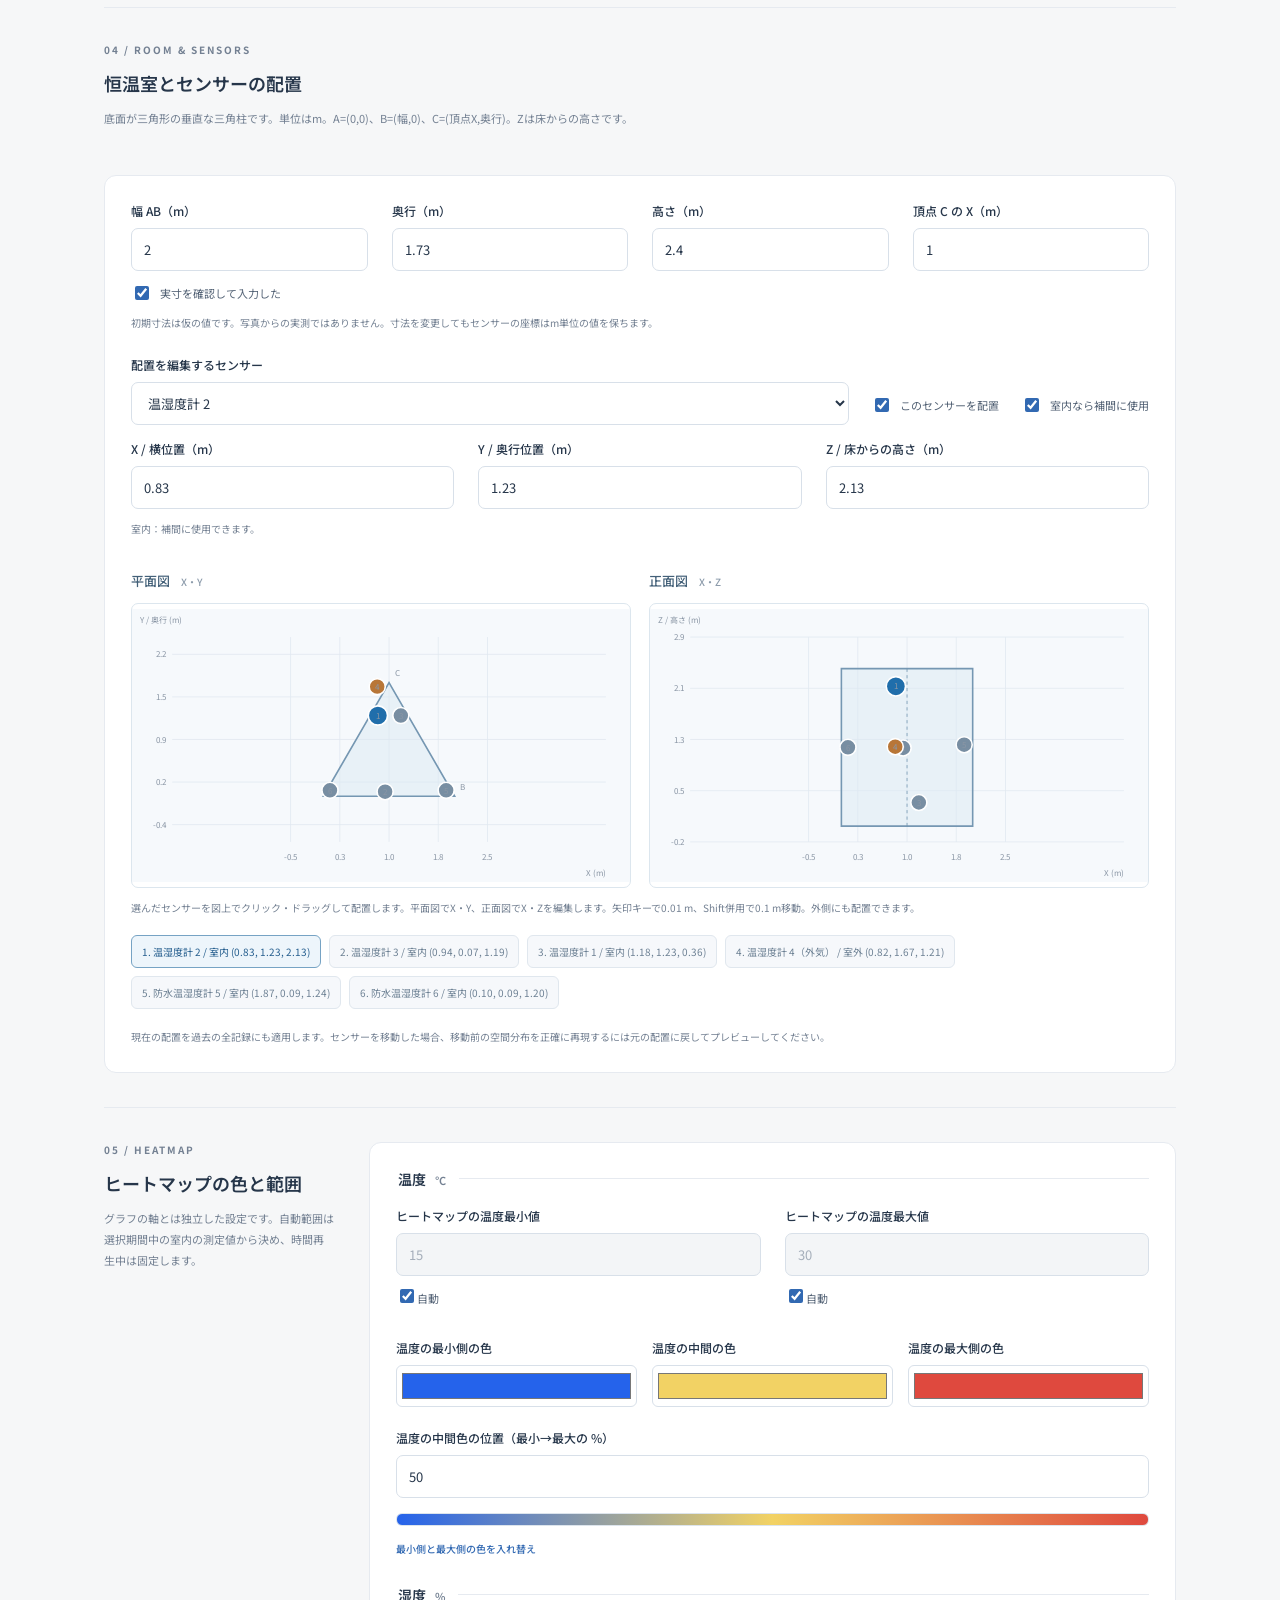
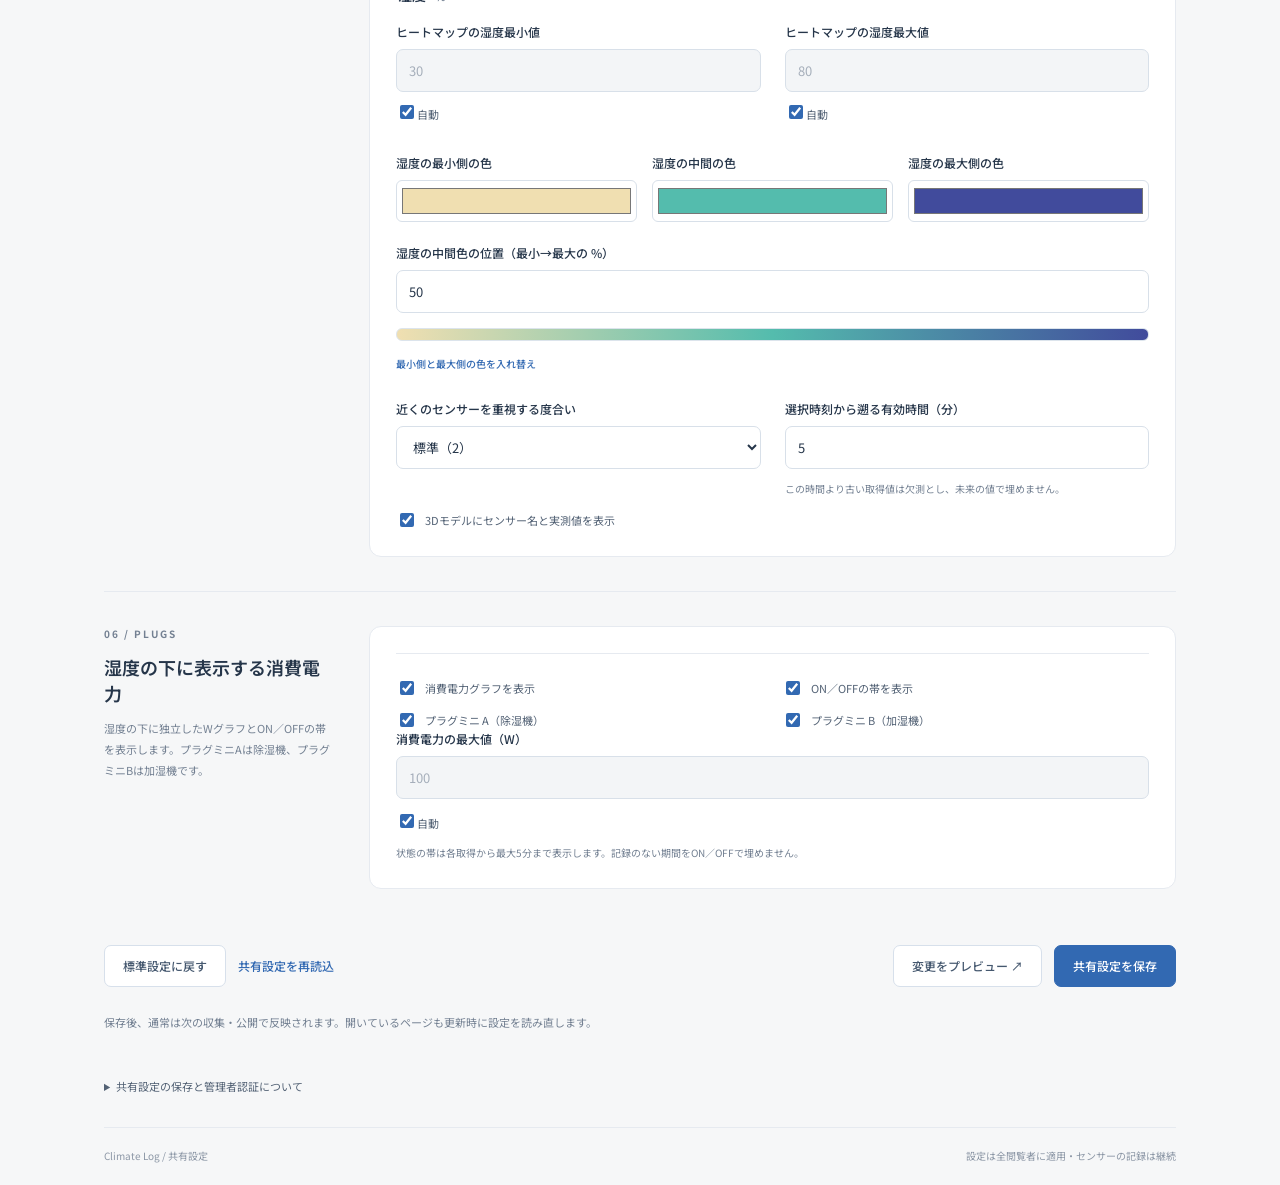
==== commit e46bfdbf: "Emphasize outdoor climate sensors and synchronize temperature/humidity cursors" ====
--- a/docs/settings.html
+++ b/docs/settings.html
@@ -1,6 +1,6 @@
 <!doctype html>
 <html lang="ja">
-<head><meta charset="utf-8"><meta name="viewport" content="width=device-width,initial-scale=1"><meta name="color-scheme" content="light"><meta name="description" content="Climate Logの全閲覧者に適用する共有表示設定。"><title>共有設定 — Climate Log</title><link rel="stylesheet" href="./style.css?v=9"></head>
+<head><meta charset="utf-8"><meta name="viewport" content="width=device-width,initial-scale=1"><meta name="color-scheme" content="light"><meta name="description" content="Climate Logの全閲覧者に適用する共有表示設定。"><title>共有設定 — Climate Log</title><link rel="stylesheet" href="./style.css?v=10"></head>
 <body>
   <header class="topbar"><a class="brand" href="./"><span class="brand-icon" aria-hidden="true">◒</span> Climate Log</a><span class="top-caption">共有設定</span><a class="settings-link" href="./">グラフへ戻る →</a></header>
   <main class="settings-main">
@@ -41,5 +41,5 @@
     <footer><span>Climate Log / 共有設定</span><span>設定は全閲覧者に適用・センサーの記録は継続</span></footer>
   </main>
   <dialog id="admin-dialog" aria-labelledby="admin-title"><form id="admin-form"><div class="dialog-heading"><div><p class="eyebrow">ADMIN ACCESS</p><h2 id="admin-title">共有設定を保存</h2></div><button id="close-admin" type="button" class="icon-button" aria-label="認証画面を閉じる">×</button></div><p>GitHubの書き込み権限で認証します。この設定は、すべての閲覧者の表示に適用されます。</p><label for="admin-token">GitHubアクセストークン</label><input id="admin-token" type="password" autocomplete="off" spellcheck="false" data-1p-ignore data-lpignore="true" required placeholder="github_pat_…"><p class="field-hint">トークンはこの保存処理にだけ使い、ブラウザーや公開ファイルには保存しません。SwitchBotのToken・Secretとは別です。</p><details><summary>GitHubトークンの準備方法</summary><ol><li><a href="https://github.com/settings/personal-access-tokens/new" target="_blank" rel="noopener noreferrer">GitHubでFine-grained tokenを作成</a></li><li>Repository accessで「Only select repositories」を選び、<strong>switchbot-climate</strong>だけを指定</li><li>Repository permissionsの<strong>Contents → Read and write</strong>を指定</li><li>作成したトークンをこの入力欄へ貼り付け</li></ol><p>必要な権限はこのリポジトリのContentsだけです。</p></details><div id="admin-error" class="form-error" role="alert" hidden></div><button id="confirm-save" class="primary-button" type="submit">認証して全員に保存</button></form></dialog>
-  <script type="module" src="./settings-page.mjs?v=9"></script>
+  <script type="module" src="./settings-page.mjs?v=10"></script>
 </body></html>
--- a/docs/style.css
+++ b/docs/style.css
@@ -19,3 +19,5 @@
 /* Power is a separate, time-aligned plot directly below humidity. */
 .humidity-column{min-width:0}.power-chart{margin-top:18px;border-top:1px solid var(--line);padding-top:2px}.power-chart h3{font-size:13px;min-height:0;margin:0 0 8px;padding:12px 0 8px;border-bottom:0}.power-chart .power-wrap,.power-chart #chart-power{height:110px;min-height:110px}.power-chart .plug-states-wrap{position:relative;width:100%;margin-top:5px}.power-chart #chart-plug-states{display:block;width:100%;height:50px;min-height:0}.power-chart .plug-legend{gap:8px 14px;min-height:0;margin-top:6px;padding:8px 0 6px;border-top:0}.power-chart .plug-note{font-size:9px;line-height:1.8;margin:2px 0 0}.power-chart[hidden],.power-wrap[hidden],.plug-states-wrap[hidden]{display:none}.power-chart .chart-empty{font-size:11px}.power-chart .tooltip{z-index:5}.power-chart .series{stroke-width:2}.power-chart svg text{font-size:10px}
 @media(max-width:700px){.power-chart .power-wrap,.power-chart #chart-power{height:100px;min-height:100px}.power-chart .plug-legend label{font-size:10px}}
+
+.outdoor-legend{font-weight:700}.outdoor-legend::after{content:'太線';font-size:9px;border:1px solid var(--sensor);color:var(--sensor);padding:1px 4px;border-radius:4px}.outdoor-card{border-top:3px solid var(--sensor)}.tooltip-value.missing{font-size:16px;letter-spacing:0}
